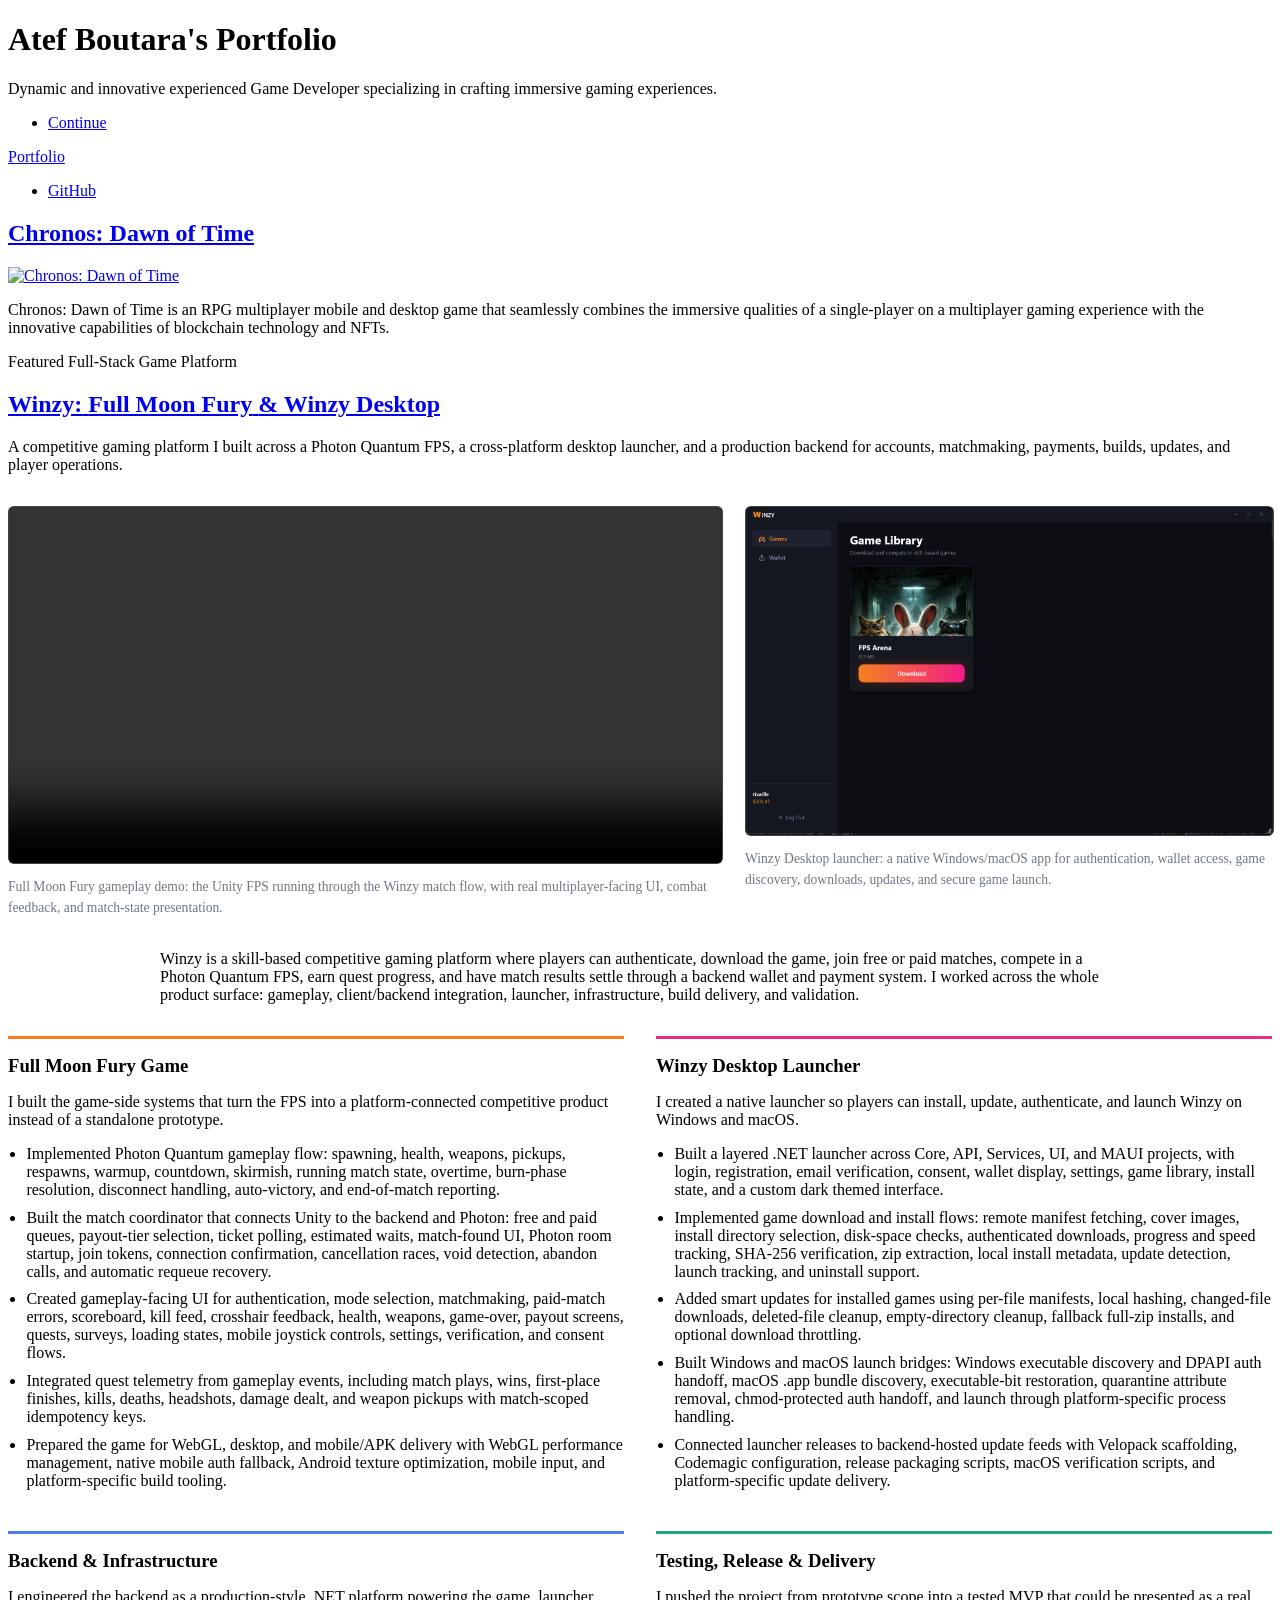
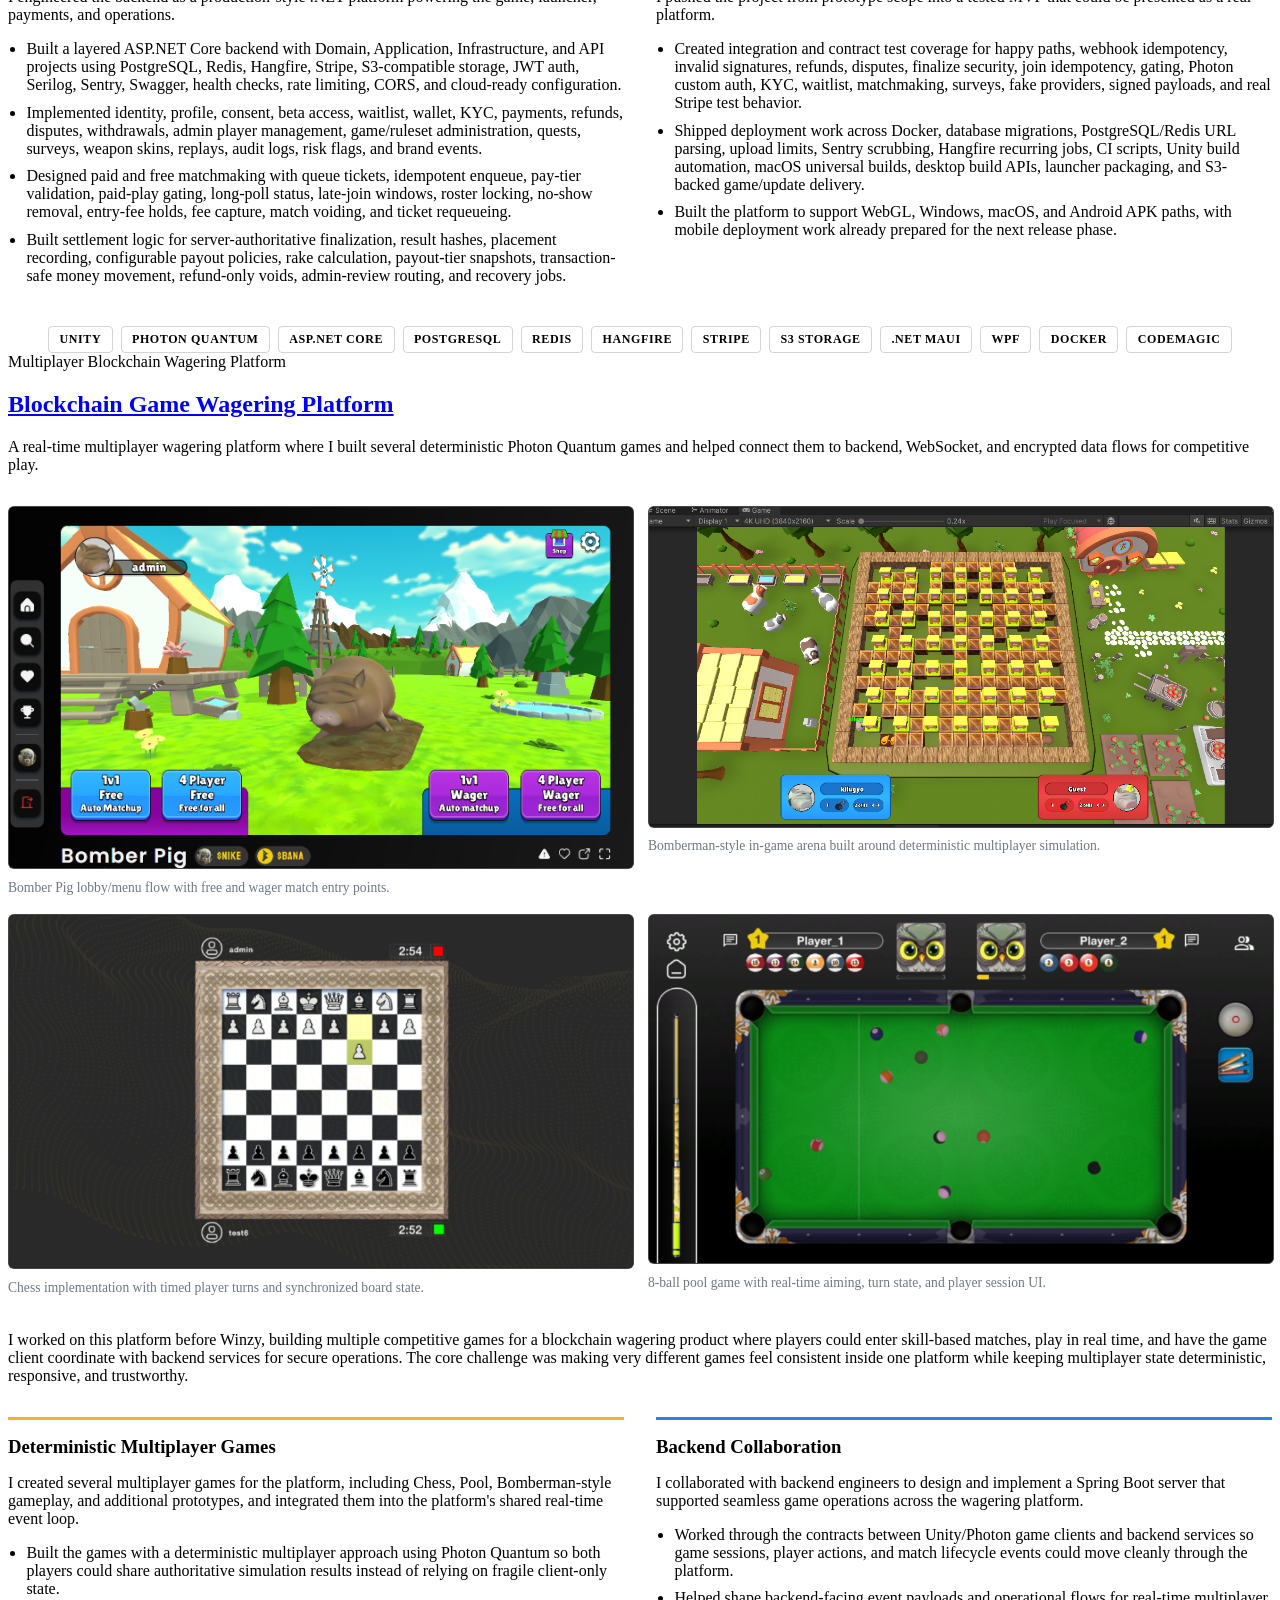
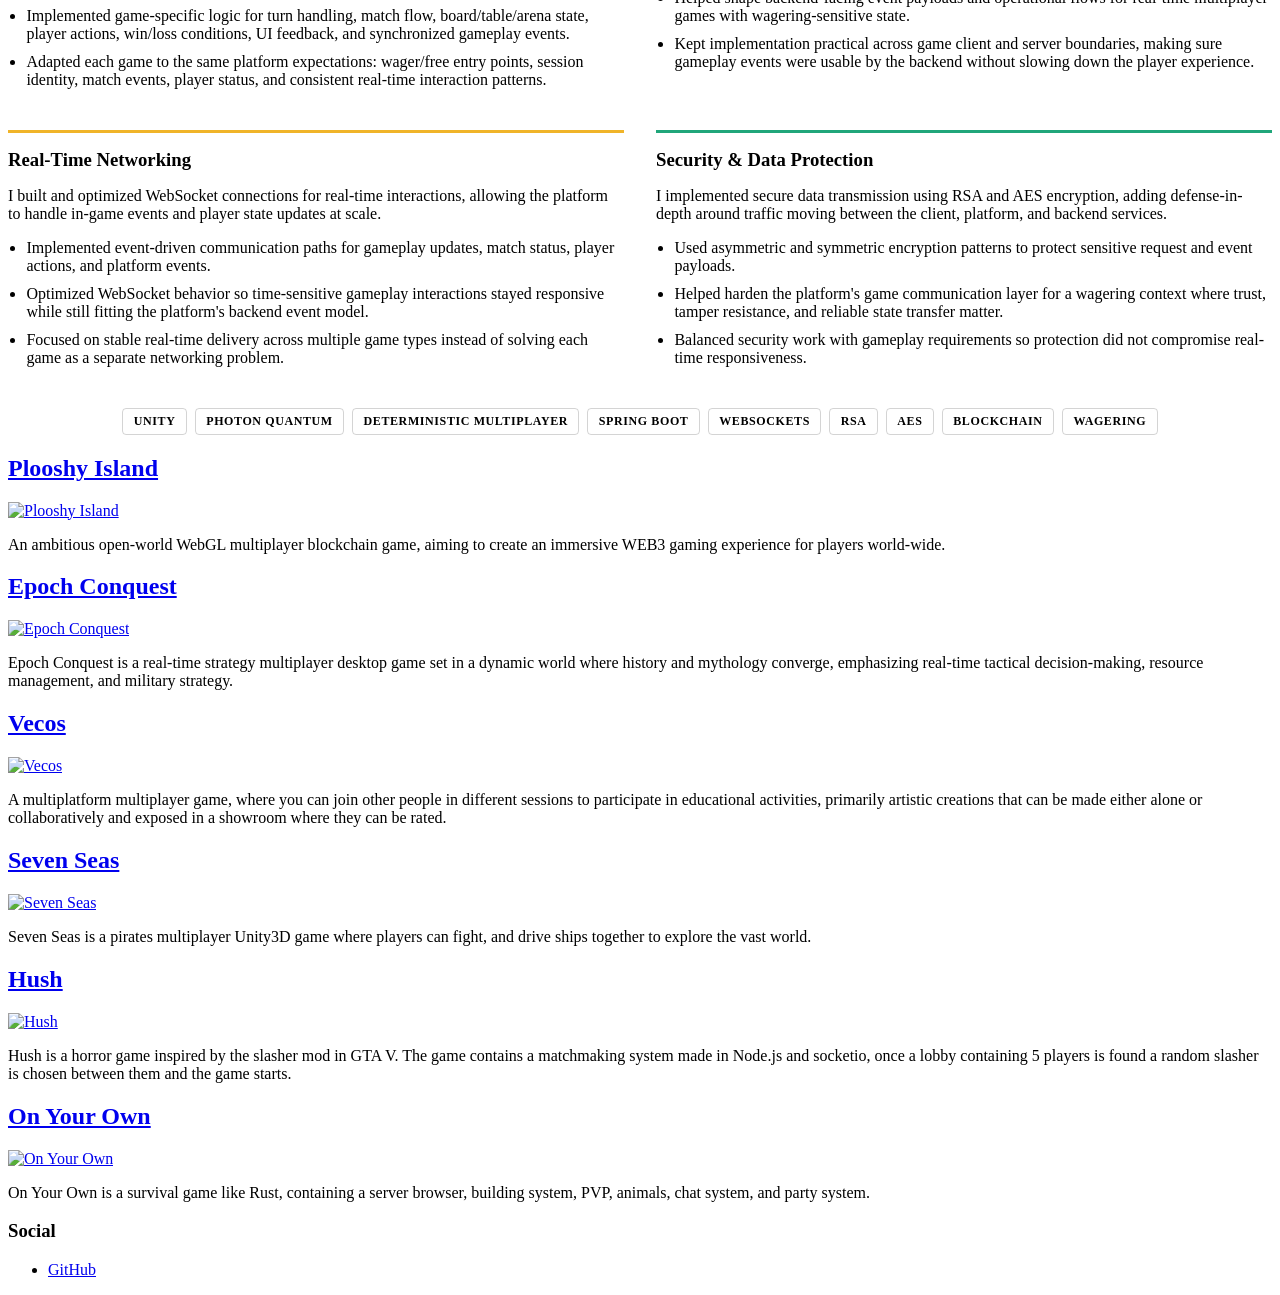
==== index.html @ 9276c0d7 "updated the portfolio" ====
<!DOCTYPE HTML>
<html>
	<head>
		<title>Atef Boutara's Portfolio</title>
		<meta charset="utf-8" />
		<meta name="viewport" content="width=device-width, initial-scale=1, user-scalable=no" />
		<link rel="stylesheet" href="assets/css/main.css" />
		<noscript><link rel="stylesheet" href="assets/css/noscript.css" /></noscript>
		<style>
			.winzy-case-study .winzy-media {
				display: grid;
				grid-template-columns: minmax(0, 1.15fr) minmax(280px, 0.85fr);
				gap: 1.5rem;
				align-items: start;
				margin: 2rem 0;
				min-width: 0;
			}

			.winzy-case-study .winzy-media > div,
			.winzy-case-study .winzy-grid > section {
				min-width: 0;
			}

			.winzy-case-study video,
			.winzy-case-study .winzy-media img {
				display: block;
				width: 100%;
				border-radius: 6px;
				border: solid 1px rgba(160, 160, 160, 0.35);
				background: #10131a;
			}

			.winzy-case-study .winzy-caption {
				margin: 0.75rem 0 0;
				color: #6f7785;
				font-size: 0.85rem;
				line-height: 1.55;
				text-align: left;
			}

			.winzy-case-study .winzy-overview {
				max-width: 60rem;
				margin: 0 auto 2rem auto;
			}

			.winzy-case-study .winzy-grid {
				display: grid;
				grid-template-columns: repeat(2, minmax(0, 1fr));
				gap: 2rem;
				margin: 2rem 0;
				text-align: left;
			}

			.winzy-case-study .winzy-panel {
				border-top: solid 3px #ff7a1a;
				padding-top: 1rem;
			}

			.winzy-case-study .winzy-panel.launcher {
				border-top-color: #e92f7f;
			}

			.winzy-case-study .winzy-panel.backend {
				border-top-color: #4b7bec;
			}

			.winzy-case-study .winzy-panel.delivery {
				border-top-color: #20a67a;
			}

			.winzy-case-study .winzy-panel h3 {
				margin: 0 0 0.75rem 0;
			}

			.winzy-case-study .winzy-panel p {
				text-align: left;
			}

			.winzy-case-study .winzy-panel ul {
				margin: 0 0 0 1.15rem;
				padding: 0;
			}

			.winzy-case-study .winzy-panel li {
				margin-bottom: 0.6rem;
			}

			.winzy-case-study .winzy-tags {
				display: flex;
				flex-wrap: wrap;
				justify-content: center;
				gap: 0.5rem;
				list-style: none;
				margin: 2rem 0 0 0;
				padding: 0;
			}

			.winzy-case-study .winzy-tags li {
				border: solid 1px rgba(160, 160, 160, 0.45);
				border-radius: 4px;
				font-size: 0.75rem;
				font-weight: 600;
				letter-spacing: 0.05em;
				padding: 0.3rem 0.65rem;
				text-transform: uppercase;
			}

			.winzy-case-study .winzy-title-part {
				white-space: nowrap;
			}

			@media screen and (max-width: 980px) {
				.winzy-case-study .winzy-media,
				.winzy-case-study .winzy-grid {
					grid-template-columns: 1fr;
				}
			}

			@media screen and (max-width: 736px) {
				#main {
					width: 100% !important;
				}

				.winzy-case-study {
					box-sizing: border-box;
					max-width: 100% !important;
					overflow: hidden;
					padding-left: 1.25rem !important;
					padding-right: 1.25rem !important;
					width: 100% !important;
				}

				.winzy-case-study * {
					box-sizing: border-box;
				}

				.winzy-case-study header.major h2 {
					font-size: 1.35rem;
					letter-spacing: 0;
					line-height: 1.18;
					overflow-wrap: anywhere;
				}

				.winzy-case-study .winzy-title-part {
					display: block;
					white-space: normal;
				}

				.winzy-case-study .winzy-media {
					overflow: hidden;
					width: 100%;
				}

				.winzy-case-study header.major p,
				.winzy-case-study .winzy-overview p,
				.winzy-case-study .winzy-caption,
				.winzy-case-study .winzy-panel p,
				.winzy-case-study .winzy-panel li {
					overflow-wrap: anywhere;
					text-align: left;
				}

				.winzy-case-study .winzy-tags {
					justify-content: flex-start;
				}
			}

			@media screen and (max-width: 480px) {
				.winzy-case-study header.major h2 {
					font-size: 1.25rem;
				}
			}

			.wagering-case-study .wagering-media {
				display: grid;
				grid-template-columns: repeat(2, minmax(0, 1fr));
				gap: 1rem;
				margin: 2rem 0;
			}

			.wagering-case-study .wagering-shot {
				min-width: 0;
			}

			.wagering-case-study .wagering-shot img {
				display: block;
				width: 100%;
				border-radius: 6px;
				border: solid 1px rgba(160, 160, 160, 0.35);
				background: #151515;
			}

			.wagering-case-study .wagering-caption {
				margin: 0.55rem 0 0;
				color: #6f7785;
				font-size: 0.85rem;
				line-height: 1.5;
				text-align: left;
			}

			.wagering-case-study .wagering-grid {
				display: grid;
				grid-template-columns: repeat(2, minmax(0, 1fr));
				gap: 2rem;
				margin: 2rem 0;
				text-align: left;
			}

			.wagering-case-study .wagering-panel {
				border-top: solid 3px #f0b429;
				padding-top: 1rem;
				min-width: 0;
			}

			.wagering-case-study .wagering-panel.backend {
				border-top-color: #367bf5;
			}

			.wagering-case-study .wagering-panel.security {
				border-top-color: #20a67a;
			}

			.wagering-case-study .wagering-panel h3 {
				margin: 0 0 0.75rem 0;
			}

			.wagering-case-study .wagering-panel p {
				text-align: left;
			}

			.wagering-case-study .wagering-panel ul {
				margin: 0 0 0 1.15rem;
				padding: 0;
			}

			.wagering-case-study .wagering-panel li {
				margin-bottom: 0.6rem;
			}

			.wagering-case-study .wagering-tags {
				display: flex;
				flex-wrap: wrap;
				justify-content: center;
				gap: 0.5rem;
				list-style: none;
				margin: 2rem 0 0 0;
				padding: 0;
			}

			.wagering-case-study .wagering-tags li {
				border: solid 1px rgba(160, 160, 160, 0.45);
				border-radius: 4px;
				font-size: 0.75rem;
				font-weight: 600;
				letter-spacing: 0.05em;
				padding: 0.3rem 0.65rem;
				text-transform: uppercase;
			}

			@media screen and (max-width: 980px) {
				.wagering-case-study .wagering-media,
				.wagering-case-study .wagering-grid {
					grid-template-columns: 1fr;
				}
			}

			@media screen and (max-width: 736px) {
				.wagering-case-study {
					box-sizing: border-box;
					max-width: 100% !important;
					overflow: hidden;
					padding-left: 1.25rem !important;
					padding-right: 1.25rem !important;
					width: 100% !important;
				}

				.wagering-case-study * {
					box-sizing: border-box;
				}

				.wagering-case-study header.major h2 {
					font-size: 1.35rem;
					letter-spacing: 0;
					line-height: 1.18;
					overflow-wrap: anywhere;
				}

				.wagering-case-study header.major p,
				.wagering-case-study p,
				.wagering-case-study li,
				.wagering-case-study .wagering-caption {
					overflow-wrap: anywhere;
					text-align: left;
				}

				.wagering-case-study .wagering-tags {
					justify-content: flex-start;
				}
			}
		</style>
	</head>
	<body class="is-preload">

		<!-- Wrapper -->
			<div id="wrapper" class="fade-in">

				<!-- Intro -->
					<div id="intro">
						<h1>Atef Boutara's Portfolio</h1>
						<p>Dynamic and innovative experienced Game Developer specializing in crafting immersive gaming experiences.</p>
						<ul class="actions">
							<li><a href="#header" class="button icon solid solo fa-arrow-down scrolly">Continue</a></li>
						</ul>
					</div>

				<!-- Header -->
					<header id="header">
						<a href="index.html" class="logo">Portfolio</a>
					</header>

				<!-- Nav -->
					<nav id="nav">
						<ul class="icons">
							<li><a href="https://github.com/atefboutara" target="_blank" class="icon brands fa-github"><span class="label">GitHub</span></a></li>
						</ul>
					</nav>

				<!-- Main -->
				<div id="main">

					<!-- Chronos: Dawn of Time -->
					<article class="post featured">
						<header class="major">
							<h2><a href="#">Chronos: Dawn of Time</a></h2>
						</header>
						<a href="#" class="image main"><img src="images/chronos_dawn_of_time.jpg" alt="Chronos: Dawn of Time" /></a>

						<p>Chronos: Dawn of Time is an RPG multiplayer mobile and desktop game that seamlessly combines the immersive qualities of a single-player on a multiplayer gaming experience with the innovative capabilities of blockchain technology and NFTs.</p>
						<ul class="actions special">

						</ul>
					</article>

					<!-- Winzy -->
					<article class="post featured winzy-case-study">
						<header class="major">
							<span class="date">Featured Full-Stack Game Platform</span>
							<h2><a href="#"><span class="winzy-title-part">Winzy:</span> <span class="winzy-title-part">Full Moon Fury</span> <span class="winzy-title-part">&amp; Winzy Desktop</span></a></h2>
							<p>A competitive gaming platform I built across a Photon Quantum FPS, a cross-platform desktop launcher, and a production backend for accounts, matchmaking, payments, builds, updates, and player operations.</p>
						</header>

						<div class="winzy-media">
							<div>
								<video controls muted playsinline preload="metadata" aria-label="Full Moon Fury gameplay demo">
									<source src="images/winzy-demo.mp4" type="video/mp4" />
									Your browser does not support the video tag.
								</video>
								<p class="winzy-caption">Full Moon Fury gameplay demo: the Unity FPS running through the Winzy match flow, with real multiplayer-facing UI, combat feedback, and match-state presentation.</p>
							</div>
							<div>
								<img src="images/winzy-launcher.png" alt="Winzy Desktop launcher game library" />
								<p class="winzy-caption">Winzy Desktop launcher: a native Windows/macOS app for authentication, wallet access, game discovery, downloads, updates, and secure game launch.</p>
							</div>
						</div>

						<section class="winzy-overview">
							<p>Winzy is a skill-based competitive gaming platform where players can authenticate, download the game, join free or paid matches, compete in a Photon Quantum FPS, earn quest progress, and have match results settle through a backend wallet and payment system. I worked across the whole product surface: gameplay, client/backend integration, launcher, infrastructure, build delivery, and validation.</p>
						</section>

						<div class="winzy-grid">
							<section class="winzy-panel game">
								<h3>Full Moon Fury Game</h3>
								<p>I built the game-side systems that turn the FPS into a platform-connected competitive product instead of a standalone prototype.</p>
								<ul>
									<li>Implemented Photon Quantum gameplay flow: spawning, health, weapons, pickups, respawns, warmup, countdown, skirmish, running match state, overtime, burn-phase resolution, disconnect handling, auto-victory, and end-of-match reporting.</li>
									<li>Built the match coordinator that connects Unity to the backend and Photon: free and paid queues, payout-tier selection, ticket polling, estimated waits, match-found UI, Photon room startup, join tokens, connection confirmation, cancellation races, void detection, abandon calls, and automatic requeue recovery.</li>
									<li>Created gameplay-facing UI for authentication, mode selection, matchmaking, paid-match errors, scoreboard, kill feed, crosshair feedback, health, weapons, game-over, payout screens, quests, surveys, loading states, mobile joystick controls, settings, verification, and consent flows.</li>
									<li>Integrated quest telemetry from gameplay events, including match plays, wins, first-place finishes, kills, deaths, headshots, damage dealt, and weapon pickups with match-scoped idempotency keys.</li>
									<li>Prepared the game for WebGL, desktop, and mobile/APK delivery with WebGL performance management, native mobile auth fallback, Android texture optimization, mobile input, and platform-specific build tooling.</li>
								</ul>
							</section>

							<section class="winzy-panel launcher">
								<h3>Winzy Desktop Launcher</h3>
								<p>I created a native launcher so players can install, update, authenticate, and launch Winzy on Windows and macOS.</p>
								<ul>
									<li>Built a layered .NET launcher across Core, API, Services, UI, and MAUI projects, with login, registration, email verification, consent, wallet display, settings, game library, install state, and a custom dark themed interface.</li>
									<li>Implemented game download and install flows: remote manifest fetching, cover images, install directory selection, disk-space checks, authenticated downloads, progress and speed tracking, SHA-256 verification, zip extraction, local install metadata, update detection, launch tracking, and uninstall support.</li>
									<li>Added smart updates for installed games using per-file manifests, local hashing, changed-file downloads, deleted-file cleanup, empty-directory cleanup, fallback full-zip installs, and optional download throttling.</li>
									<li>Built Windows and macOS launch bridges: Windows executable discovery and DPAPI auth handoff, macOS .app bundle discovery, executable-bit restoration, quarantine attribute removal, chmod-protected auth handoff, and launch through platform-specific process handling.</li>
									<li>Connected launcher releases to backend-hosted update feeds with Velopack scaffolding, Codemagic configuration, release packaging scripts, macOS verification scripts, and platform-specific update delivery.</li>
								</ul>
							</section>
						</div>

						<div class="winzy-grid">
							<section class="winzy-panel backend">
								<h3>Backend &amp; Infrastructure</h3>
								<p>I engineered the backend as a production-style .NET platform powering the game, launcher, payments, and operations.</p>
								<ul>
									<li>Built a layered ASP.NET Core backend with Domain, Application, Infrastructure, and API projects using PostgreSQL, Redis, Hangfire, Stripe, S3-compatible storage, JWT auth, Serilog, Sentry, Swagger, health checks, rate limiting, CORS, and cloud-ready configuration.</li>
									<li>Implemented identity, profile, consent, beta access, waitlist, wallet, KYC, payments, refunds, disputes, withdrawals, admin player management, game/ruleset administration, quests, surveys, weapon skins, replays, audit logs, risk flags, and brand events.</li>
									<li>Designed paid and free matchmaking with queue tickets, idempotent enqueue, pay-tier validation, paid-play gating, long-poll status, late-join windows, roster locking, no-show removal, entry-fee holds, fee capture, match voiding, and ticket requeueing.</li>
									<li>Built settlement logic for server-authoritative finalization, result hashes, placement recording, configurable payout policies, rake calculation, payout-tier snapshots, transaction-safe money movement, refund-only voids, admin-review routing, and recovery jobs.</li>
								</ul>
							</section>

							<section class="winzy-panel delivery">
								<h3>Testing, Release &amp; Delivery</h3>
								<p>I pushed the project from prototype scope into a tested MVP that could be presented as a real platform.</p>
								<ul>
									<li>Created integration and contract test coverage for happy paths, webhook idempotency, invalid signatures, refunds, disputes, finalize security, join idempotency, gating, Photon custom auth, KYC, waitlist, matchmaking, surveys, fake providers, signed payloads, and real Stripe test behavior.</li>
									<li>Shipped deployment work across Docker, database migrations, PostgreSQL/Redis URL parsing, upload limits, Sentry scrubbing, Hangfire recurring jobs, CI scripts, Unity build automation, macOS universal builds, desktop build APIs, launcher packaging, and S3-backed game/update delivery.</li>
									<li>Built the platform to support WebGL, Windows, macOS, and Android APK paths, with mobile deployment work already prepared for the next release phase.</li>
								</ul>
							</section>
						</div>

						<ul class="winzy-tags">
							<li>Unity</li>
							<li>Photon Quantum</li>
							<li>ASP.NET Core</li>
							<li>PostgreSQL</li>
							<li>Redis</li>
							<li>Hangfire</li>
							<li>Stripe</li>
							<li>S3 Storage</li>
							<li>.NET MAUI</li>
							<li>WPF</li>
							<li>Docker</li>
							<li>Codemagic</li>
						</ul>
					</article>

					<!-- Blockchain Game Wagering Platform -->
					<article class="post wagering-case-study" id="blockchain-wagering">
						<header class="major">
							<span class="date">Multiplayer Blockchain Wagering Platform</span>
							<h2><a href="#">Blockchain Game Wagering Platform</a></h2>
							<p>A real-time multiplayer wagering platform where I built several deterministic Photon Quantum games and helped connect them to backend, WebSocket, and encrypted data flows for competitive play.</p>
						</header>

						<div class="wagering-media">
							<div class="wagering-shot">
								<img src="images/blockchain-wagering/bomberpig-mainmenu.png" alt="Bomber Pig game menu with free and wager match options" />
								<p class="wagering-caption">Bomber Pig lobby/menu flow with free and wager match entry points.</p>
							</div>
							<div class="wagering-shot">
								<img src="images/blockchain-wagering/bomber-ingame.webp" alt="Bomber Pig in-game deterministic multiplayer arena" />
								<p class="wagering-caption">Bomberman-style in-game arena built around deterministic multiplayer simulation.</p>
							</div>
							<div class="wagering-shot">
								<img src="images/blockchain-wagering/chess.png" alt="Deterministic multiplayer chess game screen" />
								<p class="wagering-caption">Chess implementation with timed player turns and synchronized board state.</p>
							</div>
							<div class="wagering-shot">
								<img src="images/blockchain-wagering/8ball.png" alt="Deterministic multiplayer 8-ball pool game screen" />
								<p class="wagering-caption">8-ball pool game with real-time aiming, turn state, and player session UI.</p>
							</div>
						</div>

						<p>I worked on this platform before Winzy, building multiple competitive games for a blockchain wagering product where players could enter skill-based matches, play in real time, and have the game client coordinate with backend services for secure operations. The core challenge was making very different games feel consistent inside one platform while keeping multiplayer state deterministic, responsive, and trustworthy.</p>

						<div class="wagering-grid">
							<section class="wagering-panel games">
								<h3>Deterministic Multiplayer Games</h3>
								<p>I created several multiplayer games for the platform, including Chess, Pool, Bomberman-style gameplay, and additional prototypes, and integrated them into the platform's shared real-time event loop.</p>
								<ul>
									<li>Built the games with a deterministic multiplayer approach using Photon Quantum so both players could share authoritative simulation results instead of relying on fragile client-only state.</li>
									<li>Implemented game-specific logic for turn handling, match flow, board/table/arena state, player actions, win/loss conditions, UI feedback, and synchronized gameplay events.</li>
									<li>Adapted each game to the same platform expectations: wager/free entry points, session identity, match events, player status, and consistent real-time interaction patterns.</li>
								</ul>
							</section>

							<section class="wagering-panel backend">
								<h3>Backend Collaboration</h3>
								<p>I collaborated with backend engineers to design and implement a Spring Boot server that supported seamless game operations across the wagering platform.</p>
								<ul>
									<li>Worked through the contracts between Unity/Photon game clients and backend services so game sessions, player actions, and match lifecycle events could move cleanly through the platform.</li>
									<li>Helped shape backend-facing event payloads and operational flows for real-time multiplayer games with wagering-sensitive state.</li>
									<li>Kept implementation practical across game client and server boundaries, making sure gameplay events were usable by the backend without slowing down the player experience.</li>
								</ul>
							</section>
						</div>

						<div class="wagering-grid">
							<section class="wagering-panel realtime">
								<h3>Real-Time Networking</h3>
								<p>I built and optimized WebSocket connections for real-time interactions, allowing the platform to handle in-game events and player state updates at scale.</p>
								<ul>
									<li>Implemented event-driven communication paths for gameplay updates, match status, player actions, and platform events.</li>
									<li>Optimized WebSocket behavior so time-sensitive gameplay interactions stayed responsive while still fitting the platform's backend event model.</li>
									<li>Focused on stable real-time delivery across multiple game types instead of solving each game as a separate networking problem.</li>
								</ul>
							</section>

							<section class="wagering-panel security">
								<h3>Security &amp; Data Protection</h3>
								<p>I implemented secure data transmission using RSA and AES encryption, adding defense-in-depth around traffic moving between the client, platform, and backend services.</p>
								<ul>
									<li>Used asymmetric and symmetric encryption patterns to protect sensitive request and event payloads.</li>
									<li>Helped harden the platform's game communication layer for a wagering context where trust, tamper resistance, and reliable state transfer matter.</li>
									<li>Balanced security work with gameplay requirements so protection did not compromise real-time responsiveness.</li>
								</ul>
							</section>
						</div>

						<ul class="wagering-tags">
							<li>Unity</li>
							<li>Photon Quantum</li>
							<li>Deterministic Multiplayer</li>
							<li>Spring Boot</li>
							<li>WebSockets</li>
							<li>RSA</li>
							<li>AES</li>
							<li>Blockchain</li>
							<li>Wagering</li>
						</ul>
					</article>

					<!-- Plooshy Island -->
					<article class="post featured">
						<header class="major">
							<h2><a href="#">Plooshy Island</a></h2>
						</header>
						<a href="#" class="image main"><img src="images/plooshy_island.jpg" alt="Plooshy Island" /></a>
						
						<p>An ambitious open-world WebGL multiplayer blockchain game, aiming to create an immersive WEB3 gaming experience for players world-wide.</p>
						<ul class="actions special">
							
						</ul>
					</article>

					<!-- Epoch Conquest -->
					<article class="post">
						<header class="major">
							<h2><a href="#">Epoch Conquest</a></h2>
						</header>
						<a href="#" class="image main"><img src="images/epoch_conquest.jpg" alt="Epoch Conquest" /></a>
						
						<p>Epoch Conquest is a real-time strategy multiplayer desktop game set in a dynamic world where history and mythology converge, emphasizing real-time tactical decision-making, resource management, and military strategy.</p>
						<ul class="actions special">
							
						</ul>
					</article>

					<!-- Vecos -->
					<article class="post">
						<header class="major">
							<h2><a href="#">Vecos</a></h2>
						</header>
						<a href="#" class="image main"><img src="images/vecos.jpg" alt="Vecos" /></a>
						
						<p>A multiplatform multiplayer game, where you can join other people in different sessions to participate in educational activities, primarily artistic creations that can be made either alone or collaboratively and exposed in a showroom where they can be rated.</p>
						<ul class="actions special">
							
						</ul>
					</article>

					<!-- Seven Seas -->
					<article class="post">
						<header class="major">
							<h2><a href="#">Seven Seas</a></h2>
						</header>
						<a href="#" class="image main"><img src="images/seven_seas.jpg" alt="Seven Seas" /></a>
						
						<p>Seven Seas is a pirates multiplayer Unity3D game where players can fight, and drive ships together to explore the vast world.</p>
						<ul class="actions special">
							
						</ul>
					</article>

					<!-- Hush -->
					<article class="post">
						<header class="major">
							<h2><a href="#">Hush</a></h2>
						</header>
						<a href="#" class="image main"><img src="images/hush.jpg" alt="Hush" /></a>
						
						<p>Hush is a horror game inspired by the slasher mod in GTA V. The game contains a matchmaking system made in Node.js and socketio, once a lobby containing 5 players is found a random slasher is chosen between them and the game starts.</p>
						<ul class="actions special">
							
						</ul>
					</article>

					<!-- On Your Own -->
					<article class="post">
						<header class="major">
							<h2><a href="#">On Your Own</a></h2>
						</header>
						<a href="#" class="image main"><img src="images/on_your_own.jpg" alt="On Your Own" /></a>
						
						<p>On Your Own is a survival game like Rust, containing a server browser, building system, PVP, animals, chat system, and party system.</p>
						<ul class="actions special">
							
						</ul>
					</article>
				</div>

				<!-- Footer -->
					<footer id="footer">
						<section class="split contact">
							<section>
								<h3>Social</h3>
								<ul class="icons alt">
									<li><a href="https://github.com/atefboutara" target="_blank" class="icon brands alt fa-github"><span class="label">GitHub</span></a></li>
								</ul>
							</section>
						</section>
					</footer>

			</div>

		<!-- Scripts -->
			<script src="assets/js/jquery.min.js"></script>
			<script src="assets/js/jquery.scrollex.min.js"></script>
			<script src="assets/js/jquery.scrolly.min.js"></script>
			<script src="assets/js/browser.min.js"></script>
			<script src="assets/js/breakpoints.min.js"></script>
			<script src="assets/js/util.js"></script>
			<script src="assets/js/main.js"></script>

	</body>
</html>
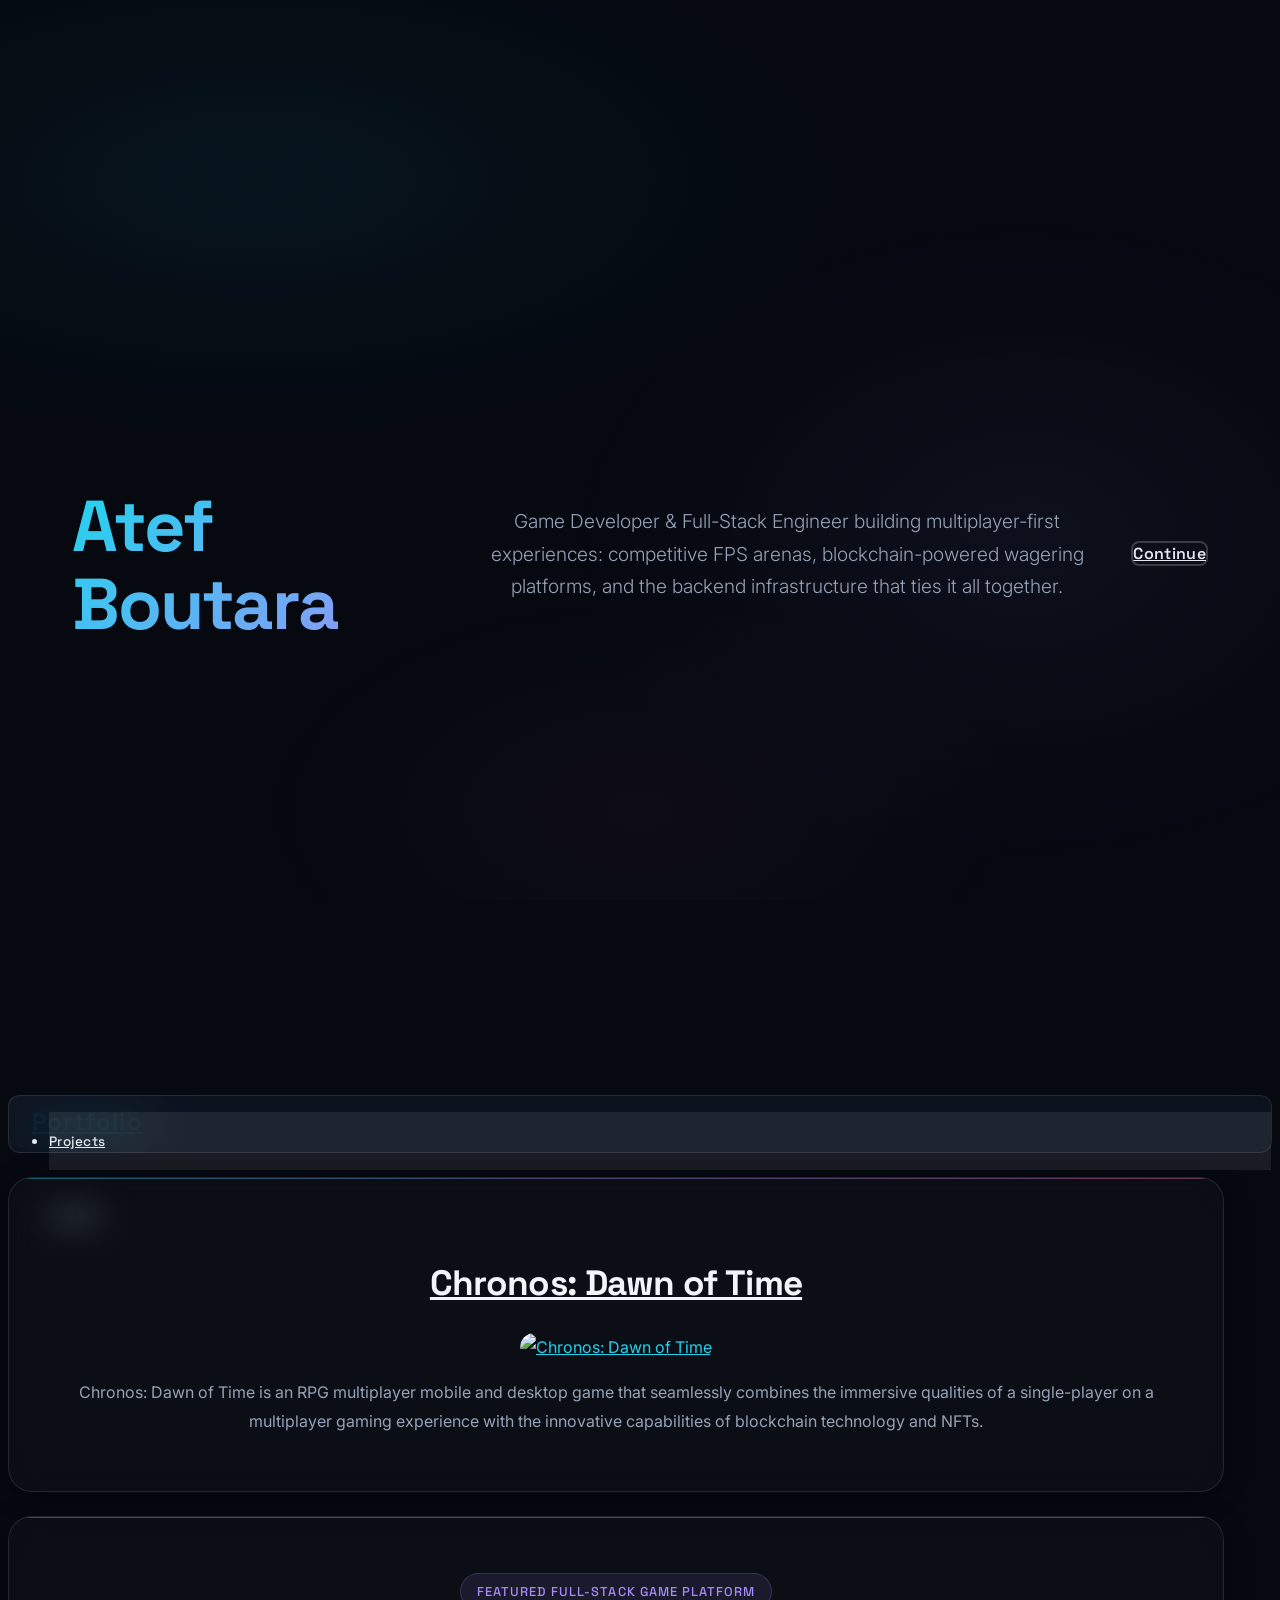
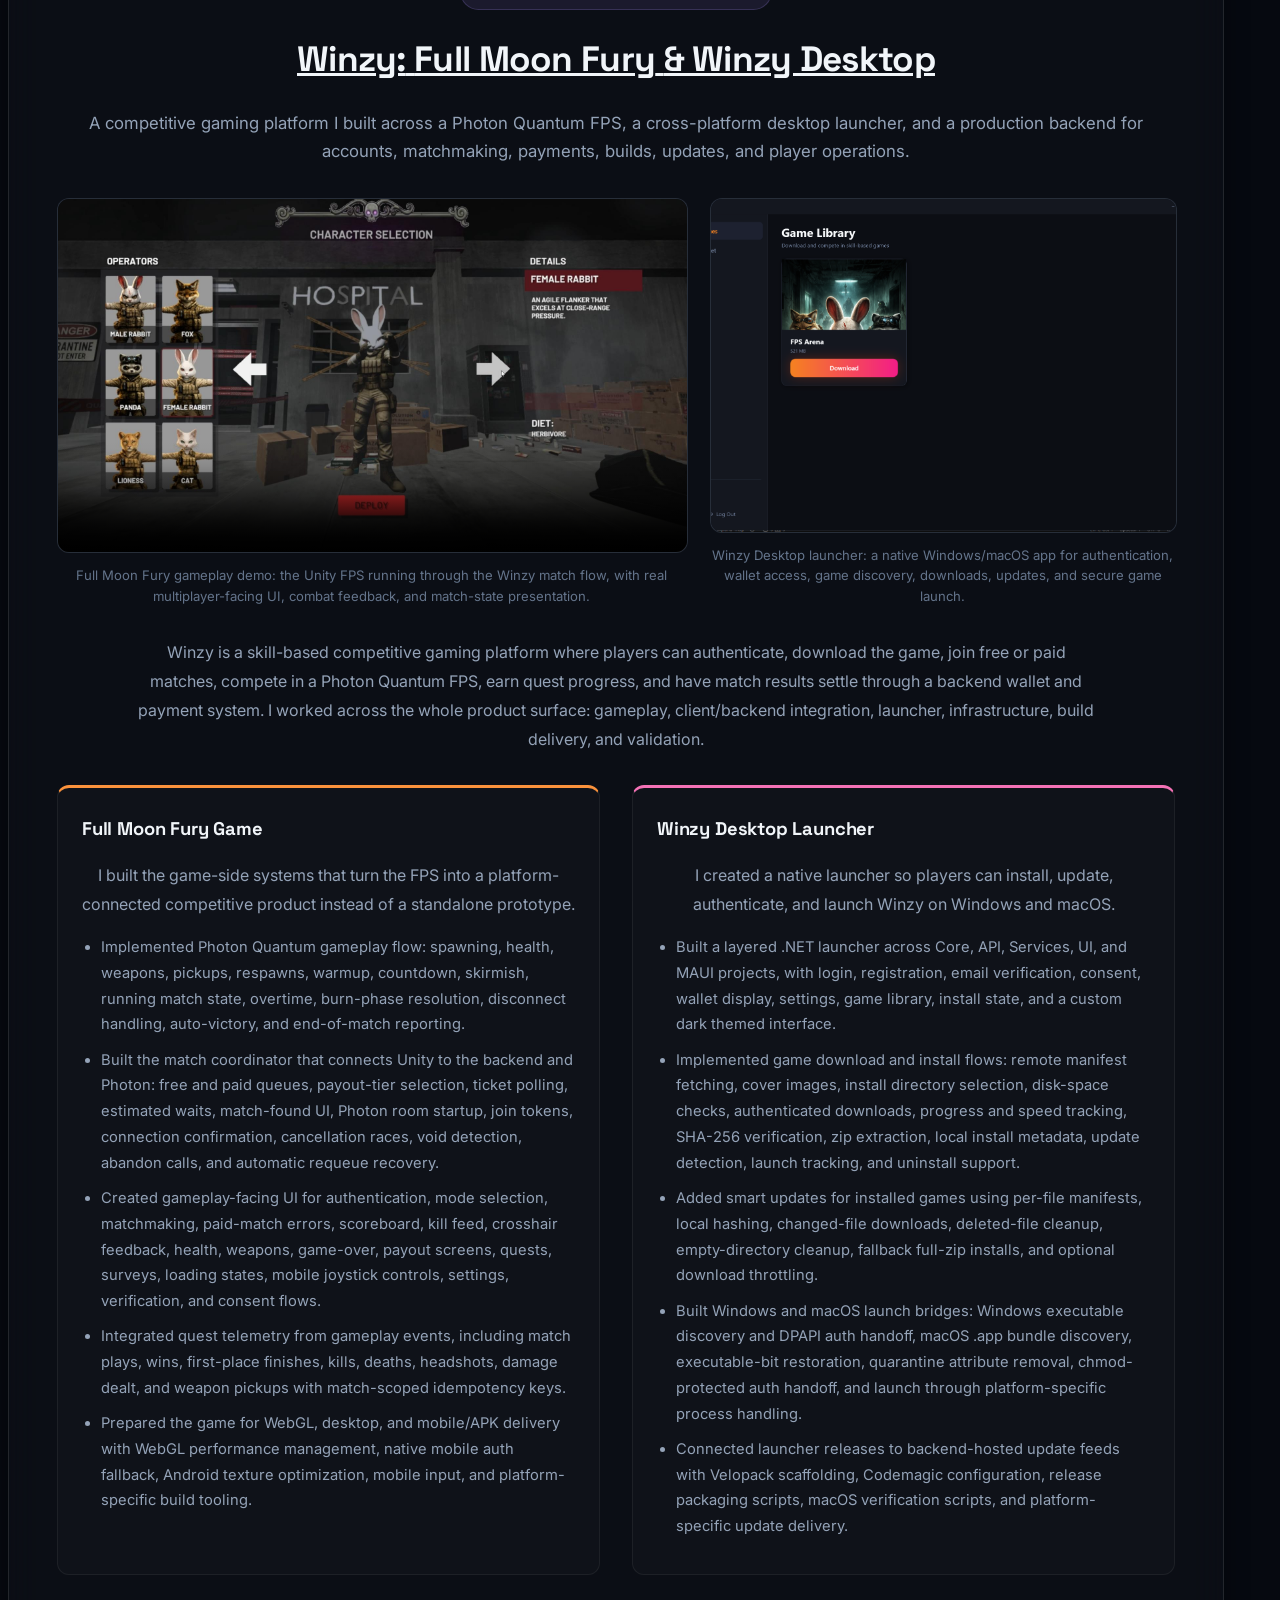
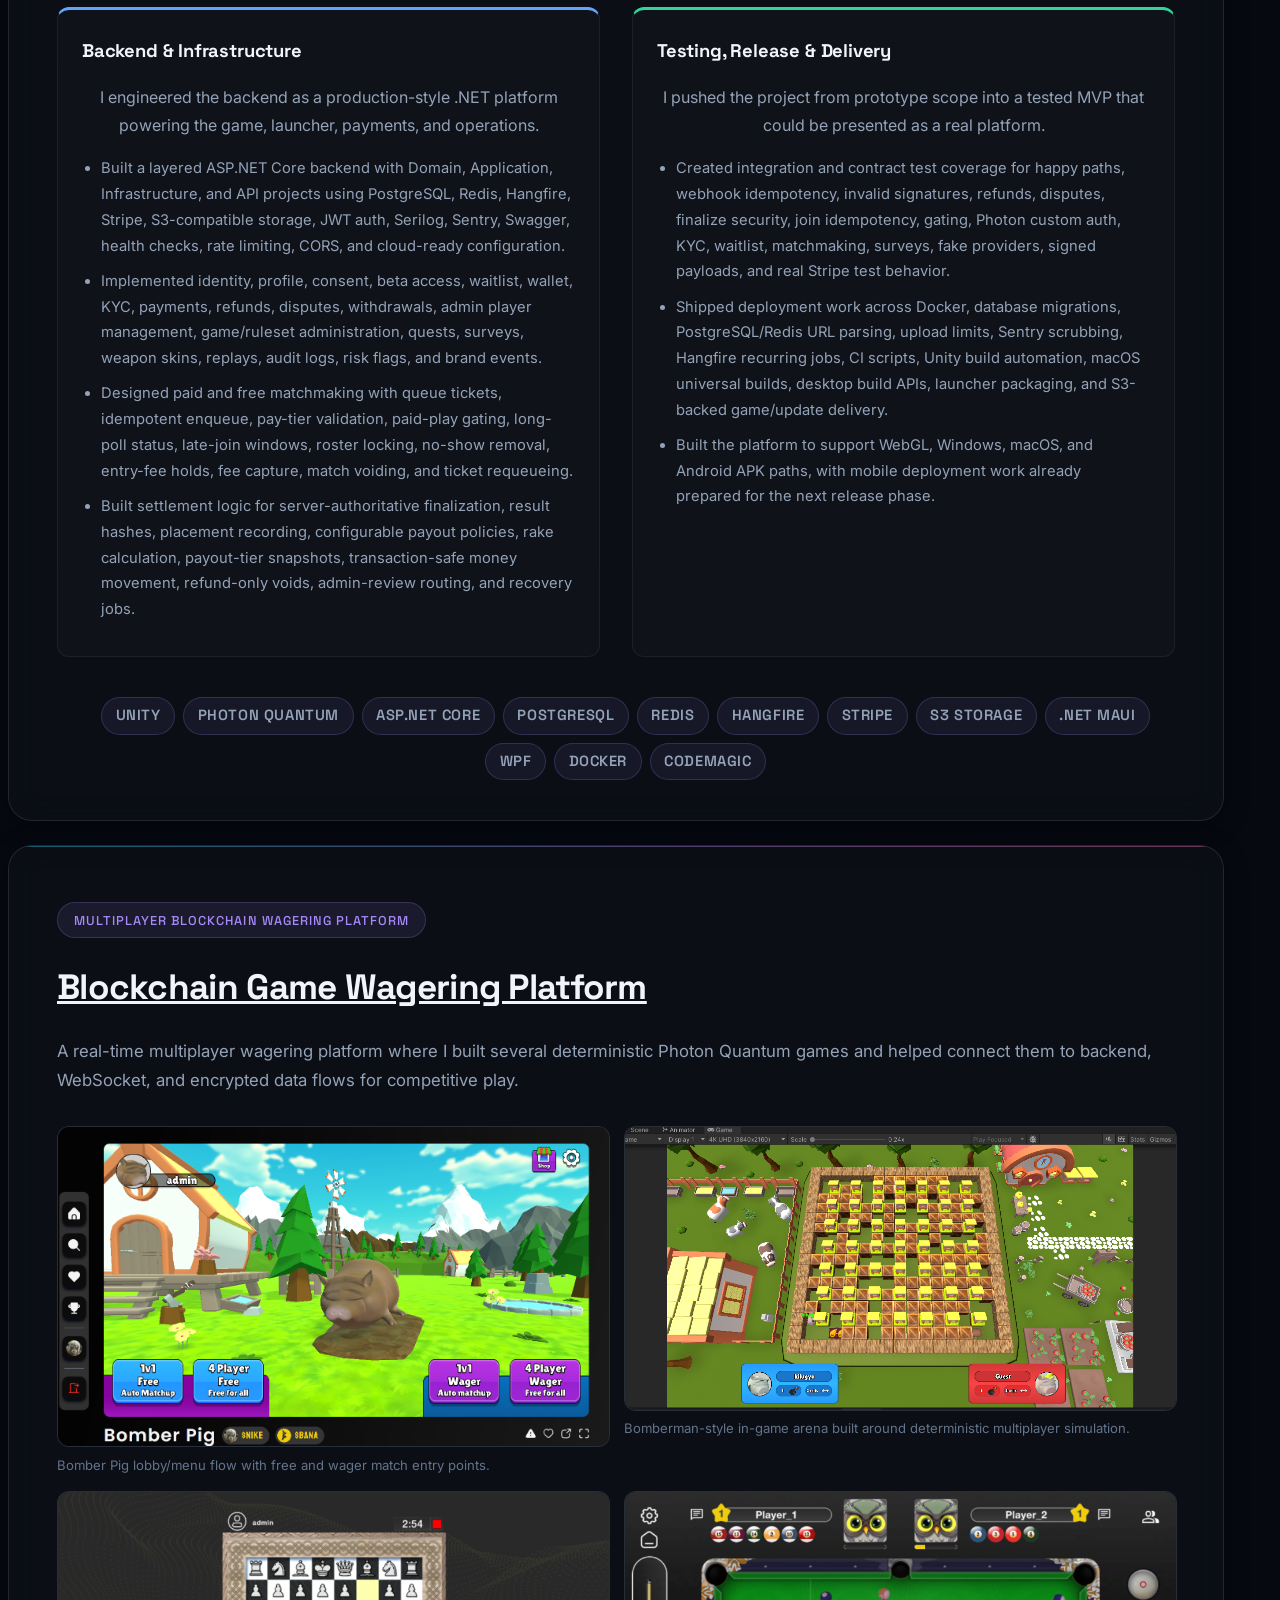
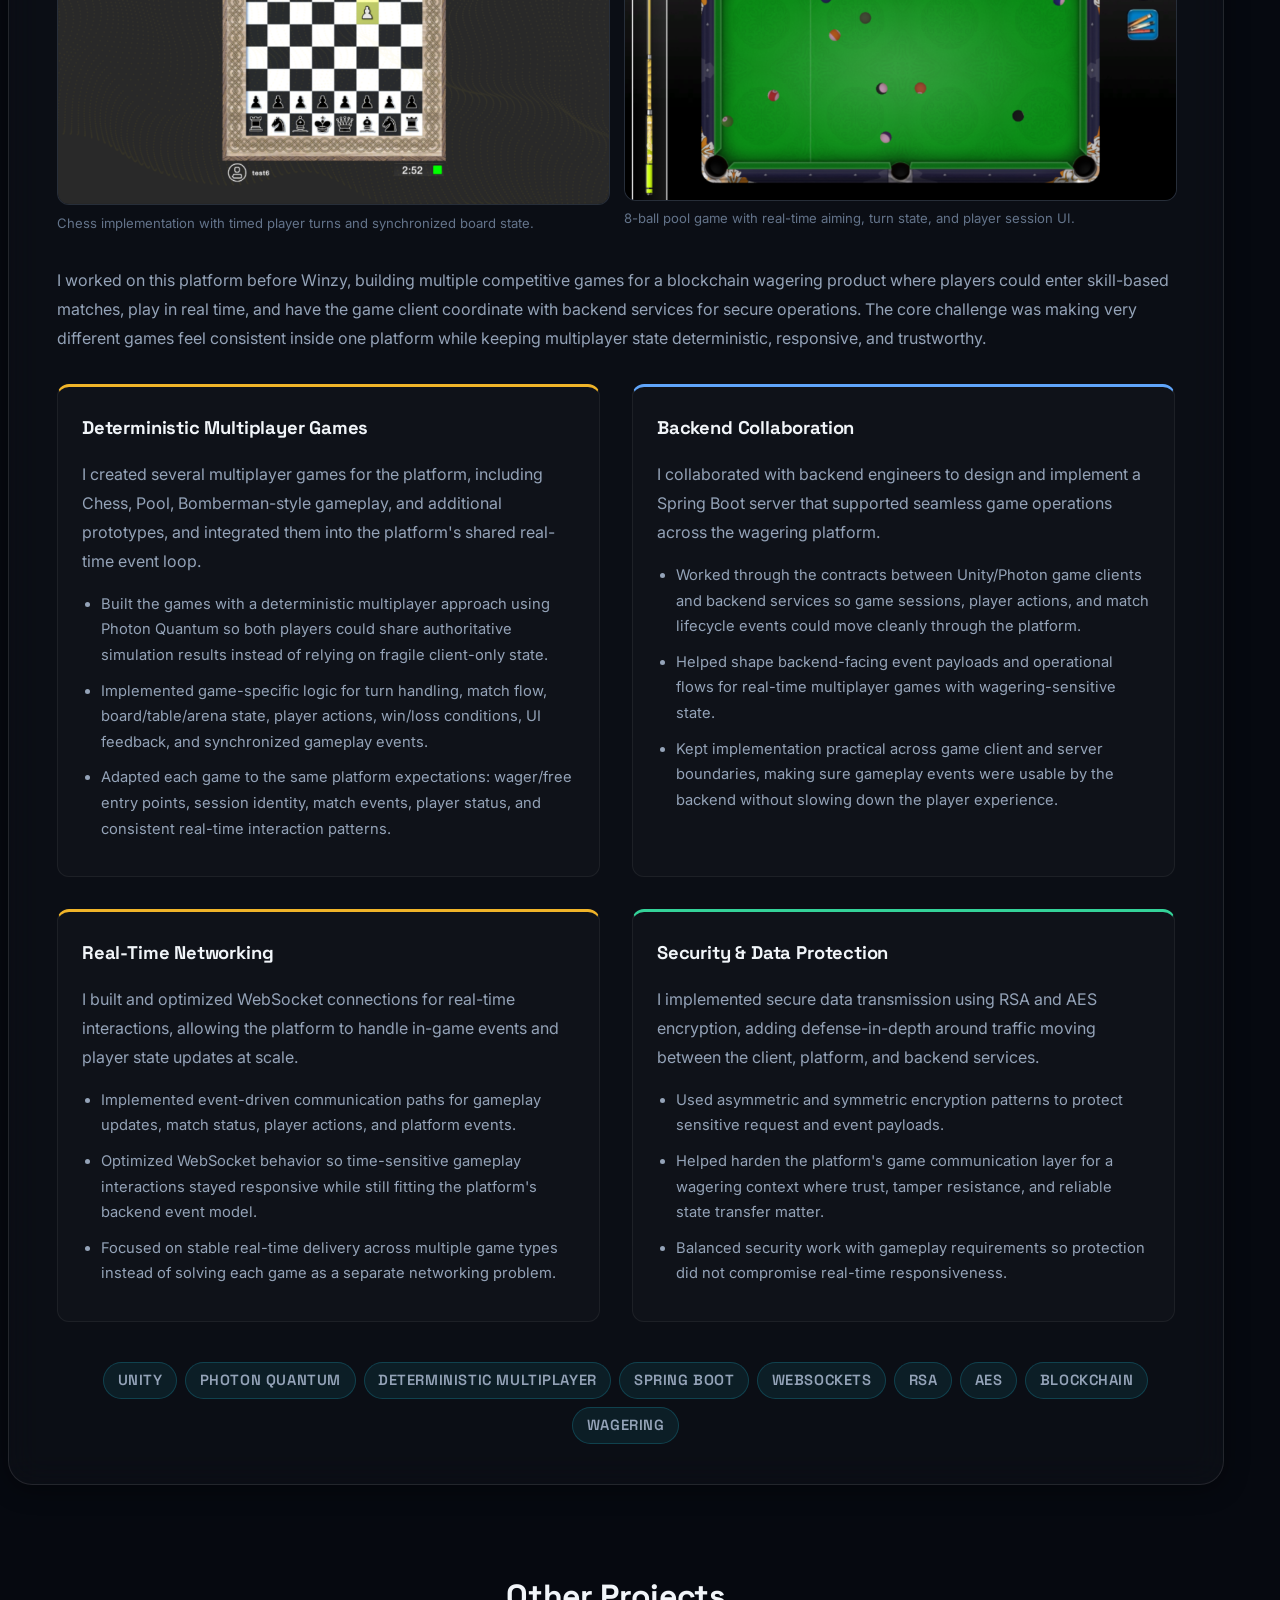
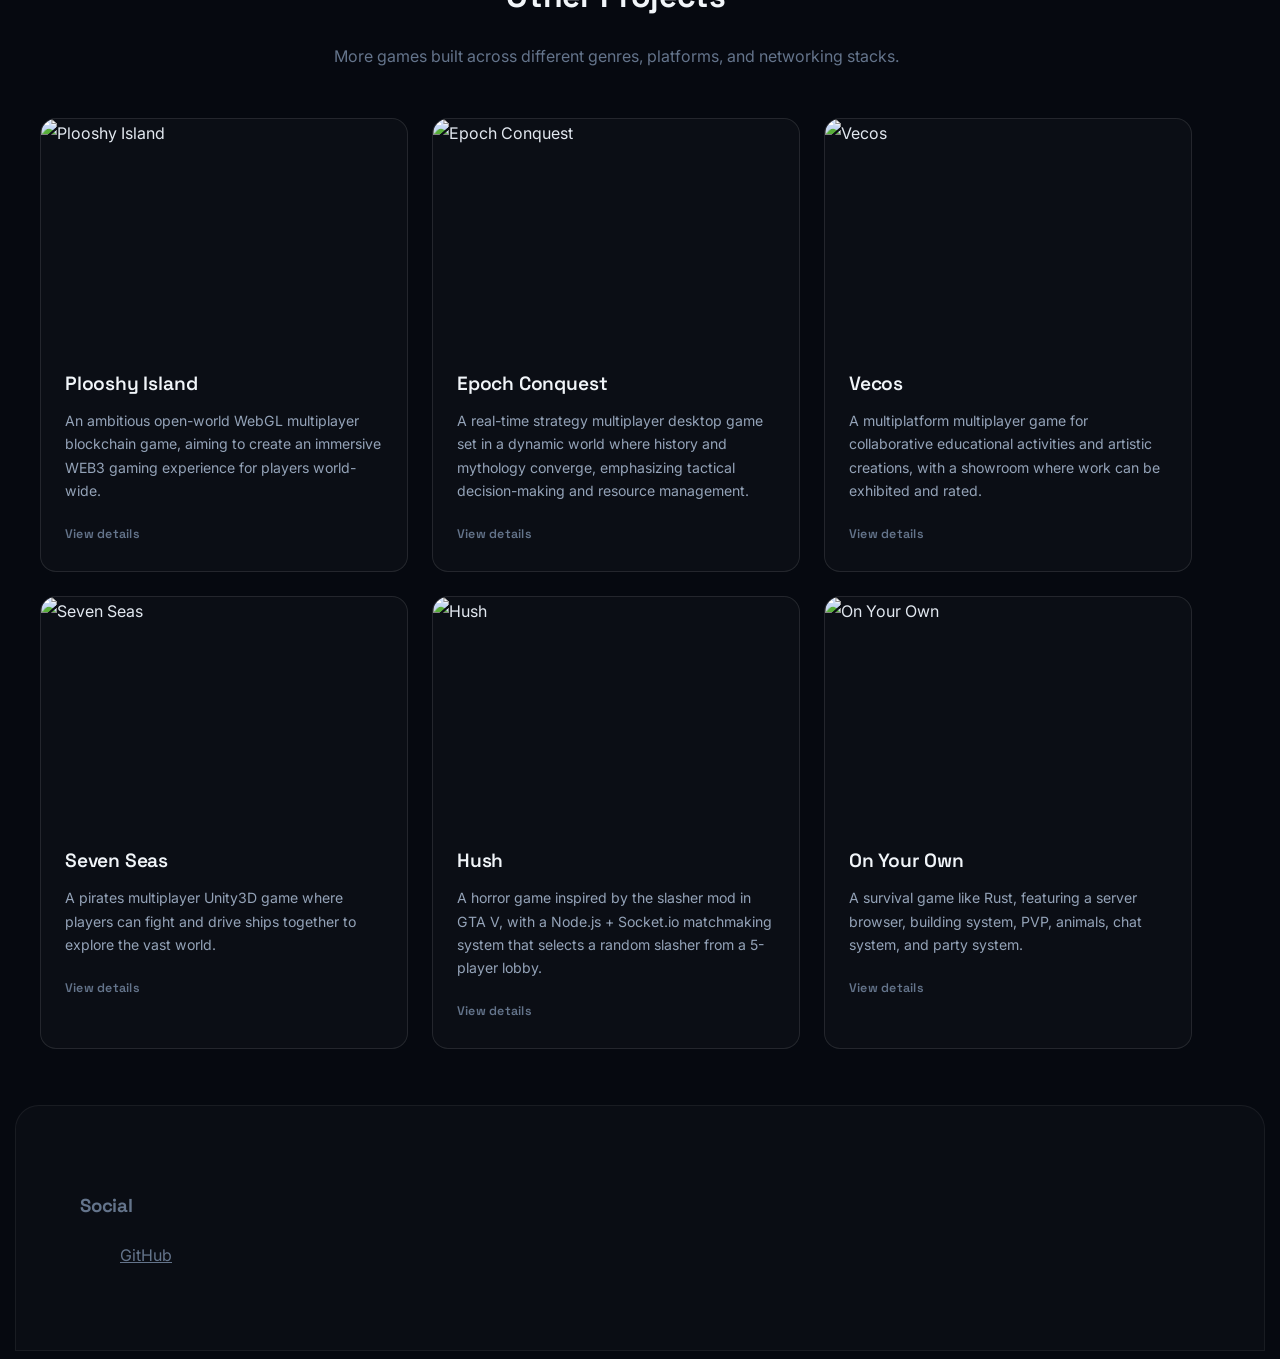
==== commit e2b120ff: "Major visual changes to portfolio" ====
--- a/index.html
+++ b/index.html
@@ -1,624 +1,458 @@
-<!DOCTYPE HTML>
-<html>
-	<head>
-		<title>Atef Boutara's Portfolio</title>
-		<meta charset="utf-8" />
-		<meta name="viewport" content="width=device-width, initial-scale=1, user-scalable=no" />
-		<link rel="stylesheet" href="assets/css/main.css" />
-		<noscript><link rel="stylesheet" href="assets/css/noscript.css" /></noscript>
-		<style>
-			.winzy-case-study .winzy-media {
-				display: grid;
-				grid-template-columns: minmax(0, 1.15fr) minmax(280px, 0.85fr);
-				gap: 1.5rem;
-				align-items: start;
-				margin: 2rem 0;
-				min-width: 0;
-			}
-
-			.winzy-case-study .winzy-media > div,
-			.winzy-case-study .winzy-grid > section {
-				min-width: 0;
-			}
-
-			.winzy-case-study video,
-			.winzy-case-study .winzy-media img {
-				display: block;
-				width: 100%;
-				border-radius: 6px;
-				border: solid 1px rgba(160, 160, 160, 0.35);
-				background: #10131a;
-			}
-
-			.winzy-case-study .winzy-caption {
-				margin: 0.75rem 0 0;
-				color: #6f7785;
-				font-size: 0.85rem;
-				line-height: 1.55;
-				text-align: left;
-			}
-
-			.winzy-case-study .winzy-overview {
-				max-width: 60rem;
-				margin: 0 auto 2rem auto;
-			}
-
-			.winzy-case-study .winzy-grid {
-				display: grid;
-				grid-template-columns: repeat(2, minmax(0, 1fr));
-				gap: 2rem;
-				margin: 2rem 0;
-				text-align: left;
-			}
-
-			.winzy-case-study .winzy-panel {
-				border-top: solid 3px #ff7a1a;
-				padding-top: 1rem;
-			}
-
-			.winzy-case-study .winzy-panel.launcher {
-				border-top-color: #e92f7f;
-			}
-
-			.winzy-case-study .winzy-panel.backend {
-				border-top-color: #4b7bec;
-			}
-
-			.winzy-case-study .winzy-panel.delivery {
-				border-top-color: #20a67a;
-			}
-
-			.winzy-case-study .winzy-panel h3 {
-				margin: 0 0 0.75rem 0;
-			}
-
-			.winzy-case-study .winzy-panel p {
-				text-align: left;
-			}
-
-			.winzy-case-study .winzy-panel ul {
-				margin: 0 0 0 1.15rem;
-				padding: 0;
-			}
-
-			.winzy-case-study .winzy-panel li {
-				margin-bottom: 0.6rem;
-			}
-
-			.winzy-case-study .winzy-tags {
-				display: flex;
-				flex-wrap: wrap;
-				justify-content: center;
-				gap: 0.5rem;
-				list-style: none;
-				margin: 2rem 0 0 0;
-				padding: 0;
-			}
-
-			.winzy-case-study .winzy-tags li {
-				border: solid 1px rgba(160, 160, 160, 0.45);
-				border-radius: 4px;
-				font-size: 0.75rem;
-				font-weight: 600;
-				letter-spacing: 0.05em;
-				padding: 0.3rem 0.65rem;
-				text-transform: uppercase;
-			}
-
-			.winzy-case-study .winzy-title-part {
-				white-space: nowrap;
-			}
-
-			@media screen and (max-width: 980px) {
-				.winzy-case-study .winzy-media,
-				.winzy-case-study .winzy-grid {
-					grid-template-columns: 1fr;
-				}
-			}
-
-			@media screen and (max-width: 736px) {
-				#main {
-					width: 100% !important;
-				}
-
-				.winzy-case-study {
-					box-sizing: border-box;
-					max-width: 100% !important;
-					overflow: hidden;
-					padding-left: 1.25rem !important;
-					padding-right: 1.25rem !important;
-					width: 100% !important;
-				}
-
-				.winzy-case-study * {
-					box-sizing: border-box;
-				}
-
-				.winzy-case-study header.major h2 {
-					font-size: 1.35rem;
-					letter-spacing: 0;
-					line-height: 1.18;
-					overflow-wrap: anywhere;
-				}
-
-				.winzy-case-study .winzy-title-part {
-					display: block;
-					white-space: normal;
-				}
-
-				.winzy-case-study .winzy-media {
-					overflow: hidden;
-					width: 100%;
-				}
-
-				.winzy-case-study header.major p,
-				.winzy-case-study .winzy-overview p,
-				.winzy-case-study .winzy-caption,
-				.winzy-case-study .winzy-panel p,
-				.winzy-case-study .winzy-panel li {
-					overflow-wrap: anywhere;
-					text-align: left;
-				}
-
-				.winzy-case-study .winzy-tags {
-					justify-content: flex-start;
-				}
-			}
-
-			@media screen and (max-width: 480px) {
-				.winzy-case-study header.major h2 {
-					font-size: 1.25rem;
-				}
-			}
-
-			.wagering-case-study .wagering-media {
-				display: grid;
-				grid-template-columns: repeat(2, minmax(0, 1fr));
-				gap: 1rem;
-				margin: 2rem 0;
-			}
-
-			.wagering-case-study .wagering-shot {
-				min-width: 0;
-			}
-
-			.wagering-case-study .wagering-shot img {
-				display: block;
-				width: 100%;
-				border-radius: 6px;
-				border: solid 1px rgba(160, 160, 160, 0.35);
-				background: #151515;
-			}
-
-			.wagering-case-study .wagering-caption {
-				margin: 0.55rem 0 0;
-				color: #6f7785;
-				font-size: 0.85rem;
-				line-height: 1.5;
-				text-align: left;
-			}
-
-			.wagering-case-study .wagering-grid {
-				display: grid;
-				grid-template-columns: repeat(2, minmax(0, 1fr));
-				gap: 2rem;
-				margin: 2rem 0;
-				text-align: left;
-			}
-
-			.wagering-case-study .wagering-panel {
-				border-top: solid 3px #f0b429;
-				padding-top: 1rem;
-				min-width: 0;
-			}
-
-			.wagering-case-study .wagering-panel.backend {
-				border-top-color: #367bf5;
-			}
-
-			.wagering-case-study .wagering-panel.security {
-				border-top-color: #20a67a;
-			}
-
-			.wagering-case-study .wagering-panel h3 {
-				margin: 0 0 0.75rem 0;
-			}
-
-			.wagering-case-study .wagering-panel p {
-				text-align: left;
-			}
-
-			.wagering-case-study .wagering-panel ul {
-				margin: 0 0 0 1.15rem;
-				padding: 0;
-			}
-
-			.wagering-case-study .wagering-panel li {
-				margin-bottom: 0.6rem;
-			}
-
-			.wagering-case-study .wagering-tags {
-				display: flex;
-				flex-wrap: wrap;
-				justify-content: center;
-				gap: 0.5rem;
-				list-style: none;
-				margin: 2rem 0 0 0;
-				padding: 0;
-			}
-
-			.wagering-case-study .wagering-tags li {
-				border: solid 1px rgba(160, 160, 160, 0.45);
-				border-radius: 4px;
-				font-size: 0.75rem;
-				font-weight: 600;
-				letter-spacing: 0.05em;
-				padding: 0.3rem 0.65rem;
-				text-transform: uppercase;
-			}
-
-			@media screen and (max-width: 980px) {
-				.wagering-case-study .wagering-media,
-				.wagering-case-study .wagering-grid {
-					grid-template-columns: 1fr;
-				}
-			}
-
-			@media screen and (max-width: 736px) {
-				.wagering-case-study {
-					box-sizing: border-box;
-					max-width: 100% !important;
-					overflow: hidden;
-					padding-left: 1.25rem !important;
-					padding-right: 1.25rem !important;
-					width: 100% !important;
-				}
-
-				.wagering-case-study * {
-					box-sizing: border-box;
-				}
-
-				.wagering-case-study header.major h2 {
-					font-size: 1.35rem;
-					letter-spacing: 0;
-					line-height: 1.18;
-					overflow-wrap: anywhere;
-				}
-
-				.wagering-case-study header.major p,
-				.wagering-case-study p,
-				.wagering-case-study li,
-				.wagering-case-study .wagering-caption {
-					overflow-wrap: anywhere;
-					text-align: left;
-				}
-
-				.wagering-case-study .wagering-tags {
-					justify-content: flex-start;
-				}
-			}
-		</style>
-	</head>
-	<body class="is-preload">
-
-		<!-- Wrapper -->
-			<div id="wrapper" class="fade-in">
-
-				<!-- Intro -->
-					<div id="intro">
-						<h1>Atef Boutara's Portfolio</h1>
-						<p>Dynamic and innovative experienced Game Developer specializing in crafting immersive gaming experiences.</p>
-						<ul class="actions">
-							<li><a href="#header" class="button icon solid solo fa-arrow-down scrolly">Continue</a></li>
-						</ul>
-					</div>
-
-				<!-- Header -->
-					<header id="header">
-						<a href="index.html" class="logo">Portfolio</a>
-					</header>
-
-				<!-- Nav -->
-					<nav id="nav">
-						<ul class="icons">
-							<li><a href="https://github.com/atefboutara" target="_blank" class="icon brands fa-github"><span class="label">GitHub</span></a></li>
-						</ul>
-					</nav>
-
-				<!-- Main -->
-				<div id="main">
-
-					<!-- Chronos: Dawn of Time -->
-					<article class="post featured">
-						<header class="major">
-							<h2><a href="#">Chronos: Dawn of Time</a></h2>
-						</header>
-						<a href="#" class="image main"><img src="images/chronos_dawn_of_time.jpg" alt="Chronos: Dawn of Time" /></a>
-
-						<p>Chronos: Dawn of Time is an RPG multiplayer mobile and desktop game that seamlessly combines the immersive qualities of a single-player on a multiplayer gaming experience with the innovative capabilities of blockchain technology and NFTs.</p>
-						<ul class="actions special">
-
-						</ul>
-					</article>
-
-					<!-- Winzy -->
-					<article class="post featured winzy-case-study">
-						<header class="major">
-							<span class="date">Featured Full-Stack Game Platform</span>
-							<h2><a href="#"><span class="winzy-title-part">Winzy:</span> <span class="winzy-title-part">Full Moon Fury</span> <span class="winzy-title-part">&amp; Winzy Desktop</span></a></h2>
-							<p>A competitive gaming platform I built across a Photon Quantum FPS, a cross-platform desktop launcher, and a production backend for accounts, matchmaking, payments, builds, updates, and player operations.</p>
-						</header>
-
-						<div class="winzy-media">
-							<div>
-								<video controls muted playsinline preload="metadata" aria-label="Full Moon Fury gameplay demo">
-									<source src="images/winzy-demo.mp4" type="video/mp4" />
-									Your browser does not support the video tag.
-								</video>
-								<p class="winzy-caption">Full Moon Fury gameplay demo: the Unity FPS running through the Winzy match flow, with real multiplayer-facing UI, combat feedback, and match-state presentation.</p>
-							</div>
-							<div>
-								<img src="images/winzy-launcher.png" alt="Winzy Desktop launcher game library" />
-								<p class="winzy-caption">Winzy Desktop launcher: a native Windows/macOS app for authentication, wallet access, game discovery, downloads, updates, and secure game launch.</p>
-							</div>
-						</div>
-
-						<section class="winzy-overview">
-							<p>Winzy is a skill-based competitive gaming platform where players can authenticate, download the game, join free or paid matches, compete in a Photon Quantum FPS, earn quest progress, and have match results settle through a backend wallet and payment system. I worked across the whole product surface: gameplay, client/backend integration, launcher, infrastructure, build delivery, and validation.</p>
-						</section>
-
-						<div class="winzy-grid">
-							<section class="winzy-panel game">
-								<h3>Full Moon Fury Game</h3>
-								<p>I built the game-side systems that turn the FPS into a platform-connected competitive product instead of a standalone prototype.</p>
-								<ul>
-									<li>Implemented Photon Quantum gameplay flow: spawning, health, weapons, pickups, respawns, warmup, countdown, skirmish, running match state, overtime, burn-phase resolution, disconnect handling, auto-victory, and end-of-match reporting.</li>
-									<li>Built the match coordinator that connects Unity to the backend and Photon: free and paid queues, payout-tier selection, ticket polling, estimated waits, match-found UI, Photon room startup, join tokens, connection confirmation, cancellation races, void detection, abandon calls, and automatic requeue recovery.</li>
-									<li>Created gameplay-facing UI for authentication, mode selection, matchmaking, paid-match errors, scoreboard, kill feed, crosshair feedback, health, weapons, game-over, payout screens, quests, surveys, loading states, mobile joystick controls, settings, verification, and consent flows.</li>
-									<li>Integrated quest telemetry from gameplay events, including match plays, wins, first-place finishes, kills, deaths, headshots, damage dealt, and weapon pickups with match-scoped idempotency keys.</li>
-									<li>Prepared the game for WebGL, desktop, and mobile/APK delivery with WebGL performance management, native mobile auth fallback, Android texture optimization, mobile input, and platform-specific build tooling.</li>
-								</ul>
-							</section>
-
-							<section class="winzy-panel launcher">
-								<h3>Winzy Desktop Launcher</h3>
-								<p>I created a native launcher so players can install, update, authenticate, and launch Winzy on Windows and macOS.</p>
-								<ul>
-									<li>Built a layered .NET launcher across Core, API, Services, UI, and MAUI projects, with login, registration, email verification, consent, wallet display, settings, game library, install state, and a custom dark themed interface.</li>
-									<li>Implemented game download and install flows: remote manifest fetching, cover images, install directory selection, disk-space checks, authenticated downloads, progress and speed tracking, SHA-256 verification, zip extraction, local install metadata, update detection, launch tracking, and uninstall support.</li>
-									<li>Added smart updates for installed games using per-file manifests, local hashing, changed-file downloads, deleted-file cleanup, empty-directory cleanup, fallback full-zip installs, and optional download throttling.</li>
-									<li>Built Windows and macOS launch bridges: Windows executable discovery and DPAPI auth handoff, macOS .app bundle discovery, executable-bit restoration, quarantine attribute removal, chmod-protected auth handoff, and launch through platform-specific process handling.</li>
-									<li>Connected launcher releases to backend-hosted update feeds with Velopack scaffolding, Codemagic configuration, release packaging scripts, macOS verification scripts, and platform-specific update delivery.</li>
-								</ul>
-							</section>
-						</div>
-
-						<div class="winzy-grid">
-							<section class="winzy-panel backend">
-								<h3>Backend &amp; Infrastructure</h3>
-								<p>I engineered the backend as a production-style .NET platform powering the game, launcher, payments, and operations.</p>
-								<ul>
-									<li>Built a layered ASP.NET Core backend with Domain, Application, Infrastructure, and API projects using PostgreSQL, Redis, Hangfire, Stripe, S3-compatible storage, JWT auth, Serilog, Sentry, Swagger, health checks, rate limiting, CORS, and cloud-ready configuration.</li>
-									<li>Implemented identity, profile, consent, beta access, waitlist, wallet, KYC, payments, refunds, disputes, withdrawals, admin player management, game/ruleset administration, quests, surveys, weapon skins, replays, audit logs, risk flags, and brand events.</li>
-									<li>Designed paid and free matchmaking with queue tickets, idempotent enqueue, pay-tier validation, paid-play gating, long-poll status, late-join windows, roster locking, no-show removal, entry-fee holds, fee capture, match voiding, and ticket requeueing.</li>
-									<li>Built settlement logic for server-authoritative finalization, result hashes, placement recording, configurable payout policies, rake calculation, payout-tier snapshots, transaction-safe money movement, refund-only voids, admin-review routing, and recovery jobs.</li>
-								</ul>
-							</section>
-
-							<section class="winzy-panel delivery">
-								<h3>Testing, Release &amp; Delivery</h3>
-								<p>I pushed the project from prototype scope into a tested MVP that could be presented as a real platform.</p>
-								<ul>
-									<li>Created integration and contract test coverage for happy paths, webhook idempotency, invalid signatures, refunds, disputes, finalize security, join idempotency, gating, Photon custom auth, KYC, waitlist, matchmaking, surveys, fake providers, signed payloads, and real Stripe test behavior.</li>
-									<li>Shipped deployment work across Docker, database migrations, PostgreSQL/Redis URL parsing, upload limits, Sentry scrubbing, Hangfire recurring jobs, CI scripts, Unity build automation, macOS universal builds, desktop build APIs, launcher packaging, and S3-backed game/update delivery.</li>
-									<li>Built the platform to support WebGL, Windows, macOS, and Android APK paths, with mobile deployment work already prepared for the next release phase.</li>
-								</ul>
-							</section>
-						</div>
-
-						<ul class="winzy-tags">
-							<li>Unity</li>
-							<li>Photon Quantum</li>
-							<li>ASP.NET Core</li>
-							<li>PostgreSQL</li>
-							<li>Redis</li>
-							<li>Hangfire</li>
-							<li>Stripe</li>
-							<li>S3 Storage</li>
-							<li>.NET MAUI</li>
-							<li>WPF</li>
-							<li>Docker</li>
-							<li>Codemagic</li>
-						</ul>
-					</article>
-
-					<!-- Blockchain Game Wagering Platform -->
-					<article class="post wagering-case-study" id="blockchain-wagering">
-						<header class="major">
-							<span class="date">Multiplayer Blockchain Wagering Platform</span>
-							<h2><a href="#">Blockchain Game Wagering Platform</a></h2>
-							<p>A real-time multiplayer wagering platform where I built several deterministic Photon Quantum games and helped connect them to backend, WebSocket, and encrypted data flows for competitive play.</p>
-						</header>
-
-						<div class="wagering-media">
-							<div class="wagering-shot">
-								<img src="images/blockchain-wagering/bomberpig-mainmenu.png" alt="Bomber Pig game menu with free and wager match options" />
-								<p class="wagering-caption">Bomber Pig lobby/menu flow with free and wager match entry points.</p>
-							</div>
-							<div class="wagering-shot">
-								<img src="images/blockchain-wagering/bomber-ingame.webp" alt="Bomber Pig in-game deterministic multiplayer arena" />
-								<p class="wagering-caption">Bomberman-style in-game arena built around deterministic multiplayer simulation.</p>
-							</div>
-							<div class="wagering-shot">
-								<img src="images/blockchain-wagering/chess.png" alt="Deterministic multiplayer chess game screen" />
-								<p class="wagering-caption">Chess implementation with timed player turns and synchronized board state.</p>
-							</div>
-							<div class="wagering-shot">
-								<img src="images/blockchain-wagering/8ball.png" alt="Deterministic multiplayer 8-ball pool game screen" />
-								<p class="wagering-caption">8-ball pool game with real-time aiming, turn state, and player session UI.</p>
-							</div>
-						</div>
-
-						<p>I worked on this platform before Winzy, building multiple competitive games for a blockchain wagering product where players could enter skill-based matches, play in real time, and have the game client coordinate with backend services for secure operations. The core challenge was making very different games feel consistent inside one platform while keeping multiplayer state deterministic, responsive, and trustworthy.</p>
-
-						<div class="wagering-grid">
-							<section class="wagering-panel games">
-								<h3>Deterministic Multiplayer Games</h3>
-								<p>I created several multiplayer games for the platform, including Chess, Pool, Bomberman-style gameplay, and additional prototypes, and integrated them into the platform's shared real-time event loop.</p>
-								<ul>
-									<li>Built the games with a deterministic multiplayer approach using Photon Quantum so both players could share authoritative simulation results instead of relying on fragile client-only state.</li>
-									<li>Implemented game-specific logic for turn handling, match flow, board/table/arena state, player actions, win/loss conditions, UI feedback, and synchronized gameplay events.</li>
-									<li>Adapted each game to the same platform expectations: wager/free entry points, session identity, match events, player status, and consistent real-time interaction patterns.</li>
-								</ul>
-							</section>
-
-							<section class="wagering-panel backend">
-								<h3>Backend Collaboration</h3>
-								<p>I collaborated with backend engineers to design and implement a Spring Boot server that supported seamless game operations across the wagering platform.</p>
-								<ul>
-									<li>Worked through the contracts between Unity/Photon game clients and backend services so game sessions, player actions, and match lifecycle events could move cleanly through the platform.</li>
-									<li>Helped shape backend-facing event payloads and operational flows for real-time multiplayer games with wagering-sensitive state.</li>
-									<li>Kept implementation practical across game client and server boundaries, making sure gameplay events were usable by the backend without slowing down the player experience.</li>
-								</ul>
-							</section>
-						</div>
-
-						<div class="wagering-grid">
-							<section class="wagering-panel realtime">
-								<h3>Real-Time Networking</h3>
-								<p>I built and optimized WebSocket connections for real-time interactions, allowing the platform to handle in-game events and player state updates at scale.</p>
-								<ul>
-									<li>Implemented event-driven communication paths for gameplay updates, match status, player actions, and platform events.</li>
-									<li>Optimized WebSocket behavior so time-sensitive gameplay interactions stayed responsive while still fitting the platform's backend event model.</li>
-									<li>Focused on stable real-time delivery across multiple game types instead of solving each game as a separate networking problem.</li>
-								</ul>
-							</section>
-
-							<section class="wagering-panel security">
-								<h3>Security &amp; Data Protection</h3>
-								<p>I implemented secure data transmission using RSA and AES encryption, adding defense-in-depth around traffic moving between the client, platform, and backend services.</p>
-								<ul>
-									<li>Used asymmetric and symmetric encryption patterns to protect sensitive request and event payloads.</li>
-									<li>Helped harden the platform's game communication layer for a wagering context where trust, tamper resistance, and reliable state transfer matter.</li>
-									<li>Balanced security work with gameplay requirements so protection did not compromise real-time responsiveness.</li>
-								</ul>
-							</section>
-						</div>
-
-						<ul class="wagering-tags">
-							<li>Unity</li>
-							<li>Photon Quantum</li>
-							<li>Deterministic Multiplayer</li>
-							<li>Spring Boot</li>
-							<li>WebSockets</li>
-							<li>RSA</li>
-							<li>AES</li>
-							<li>Blockchain</li>
-							<li>Wagering</li>
-						</ul>
-					</article>
-
-					<!-- Plooshy Island -->
-					<article class="post featured">
-						<header class="major">
-							<h2><a href="#">Plooshy Island</a></h2>
-						</header>
-						<a href="#" class="image main"><img src="images/plooshy_island.jpg" alt="Plooshy Island" /></a>
-						
-						<p>An ambitious open-world WebGL multiplayer blockchain game, aiming to create an immersive WEB3 gaming experience for players world-wide.</p>
-						<ul class="actions special">
-							
-						</ul>
-					</article>
-
-					<!-- Epoch Conquest -->
-					<article class="post">
-						<header class="major">
-							<h2><a href="#">Epoch Conquest</a></h2>
-						</header>
-						<a href="#" class="image main"><img src="images/epoch_conquest.jpg" alt="Epoch Conquest" /></a>
-						
-						<p>Epoch Conquest is a real-time strategy multiplayer desktop game set in a dynamic world where history and mythology converge, emphasizing real-time tactical decision-making, resource management, and military strategy.</p>
-						<ul class="actions special">
-							
-						</ul>
-					</article>
-
-					<!-- Vecos -->
-					<article class="post">
-						<header class="major">
-							<h2><a href="#">Vecos</a></h2>
-						</header>
-						<a href="#" class="image main"><img src="images/vecos.jpg" alt="Vecos" /></a>
-						
-						<p>A multiplatform multiplayer game, where you can join other people in different sessions to participate in educational activities, primarily artistic creations that can be made either alone or collaboratively and exposed in a showroom where they can be rated.</p>
-						<ul class="actions special">
-							
-						</ul>
-					</article>
-
-					<!-- Seven Seas -->
-					<article class="post">
-						<header class="major">
-							<h2><a href="#">Seven Seas</a></h2>
-						</header>
-						<a href="#" class="image main"><img src="images/seven_seas.jpg" alt="Seven Seas" /></a>
-						
-						<p>Seven Seas is a pirates multiplayer Unity3D game where players can fight, and drive ships together to explore the vast world.</p>
-						<ul class="actions special">
-							
-						</ul>
-					</article>
-
-					<!-- Hush -->
-					<article class="post">
-						<header class="major">
-							<h2><a href="#">Hush</a></h2>
-						</header>
-						<a href="#" class="image main"><img src="images/hush.jpg" alt="Hush" /></a>
-						
-						<p>Hush is a horror game inspired by the slasher mod in GTA V. The game contains a matchmaking system made in Node.js and socketio, once a lobby containing 5 players is found a random slasher is chosen between them and the game starts.</p>
-						<ul class="actions special">
-							
-						</ul>
-					</article>
-
-					<!-- On Your Own -->
-					<article class="post">
-						<header class="major">
-							<h2><a href="#">On Your Own</a></h2>
-						</header>
-						<a href="#" class="image main"><img src="images/on_your_own.jpg" alt="On Your Own" /></a>
-						
-						<p>On Your Own is a survival game like Rust, containing a server browser, building system, PVP, animals, chat system, and party system.</p>
-						<ul class="actions special">
-							
-						</ul>
-					</article>
-				</div>
-
-				<!-- Footer -->
-					<footer id="footer">
-						<section class="split contact">
-							<section>
-								<h3>Social</h3>
-								<ul class="icons alt">
-									<li><a href="https://github.com/atefboutara" target="_blank" class="icon brands alt fa-github"><span class="label">GitHub</span></a></li>
-								</ul>
-							</section>
-						</section>
-					</footer>
-
-			</div>
-
-		<!-- Scripts -->
-			<script src="assets/js/jquery.min.js"></script>
-			<script src="assets/js/jquery.scrollex.min.js"></script>
-			<script src="assets/js/jquery.scrolly.min.js"></script>
-			<script src="assets/js/browser.min.js"></script>
-			<script src="assets/js/breakpoints.min.js"></script>
-			<script src="assets/js/util.js"></script>
-			<script src="assets/js/main.js"></script>
-
-	</body>
-</html>
+<!DOCTYPE HTML>
+<html lang="en">
+
+<head>
+	<title>Atef Boutara | Game Developer Portfolio</title>
+	<meta charset="utf-8" />
+	<meta name="viewport" content="width=device-width, initial-scale=1, user-scalable=no" />
+	<meta name="description"
+		content="Portfolio of Atef Boutara, experienced game developer specializing in multiplayer games, full-stack platforms, and immersive gaming experiences built with Unity, Photon Quantum, and .NET." />
+	<link rel="stylesheet" href="assets/css/main.css" />
+	<link rel="stylesheet" href="assets/css/custom.css" />
+	<noscript>
+		<link rel="stylesheet" href="assets/css/noscript.css" />
+	</noscript>
+</head>
+
+<body class="is-preload">
+
+	<!-- Wrapper -->
+	<div id="wrapper" class="fade-in">
+
+		<!-- Intro -->
+		<div id="intro">
+			<canvas id="intro-particles" aria-hidden="true"></canvas>
+			<h1>Atef Boutara</h1>
+			<p>Game Developer & Full-Stack Engineer building multiplayer-first experiences: competitive FPS arenas, blockchain-powered wagering platforms, and the backend infrastructure that ties it all together.</p>
+			<ul class="actions">
+				<li><a href="#header" class="button icon solid solo fa-arrow-down scrolly">Continue</a></li>
+			</ul>
+		</div>
+
+		<!-- Header -->
+		<header id="header">
+			<a href="index.html" class="logo">Portfolio</a>
+		</header>
+
+		<!-- Nav -->
+		<nav id="nav">
+			<ul class="links">
+				<li class="active"><a href="#main">Projects</a></li>
+			</ul>
+			<ul class="icons">
+				<li><a href="https://github.com/atefboutara" target="_blank" class="icon brands fa-github"><span
+							class="label">GitHub</span></a></li>
+			</ul>
+		</nav>
+
+		<!-- Main -->
+		<div id="main">
+
+			<!-- Chronos: Dawn of Time -->
+			<article class="post featured reveal">
+				<header class="major">
+					<h2><a href="#">Chronos: Dawn of Time</a></h2>
+				</header>
+				<a href="#" class="image main"><img src="images/chronos_dawn_of_time.jpg"
+						alt="Chronos: Dawn of Time" /></a>
+
+				<p>Chronos: Dawn of Time is an RPG multiplayer mobile and desktop game that seamlessly combines the
+					immersive qualities of a single-player on a multiplayer gaming experience with the innovative
+					capabilities of blockchain technology and NFTs.</p>
+				<ul class="actions special">
+
+				</ul>
+			</article>
+
+			<!-- Winzy -->
+			<article class="post featured winzy-case-study reveal">
+				<header class="major">
+					<span class="date">Featured Full-Stack Game Platform</span>
+					<h2><a href="#"><span class="winzy-title-part">Winzy:</span> <span class="winzy-title-part">Full
+								Moon Fury</span> <span class="winzy-title-part">&amp; Winzy Desktop</span></a></h2>
+					<p>A competitive gaming platform I built across a Photon Quantum FPS, a cross-platform desktop
+						launcher, and a production backend for accounts, matchmaking, payments, builds, updates, and
+						player operations.</p>
+				</header>
+
+				<div class="winzy-media">
+					<div>
+						<video controls muted playsinline preload="metadata" poster="images/winzy-demo-poster.jpg" aria-label="Full Moon Fury gameplay demo">
+							<source src="images/winzy-demo.mp4" type="video/mp4" />
+							Your browser does not support the video tag.
+						</video>
+						<p class="winzy-caption">Full Moon Fury gameplay demo: the Unity FPS running through the Winzy
+							match flow, with real multiplayer-facing UI, combat feedback, and match-state presentation.
+						</p>
+					</div>
+					<div>
+						<img src="images/winzy-launcher.png" alt="Winzy Desktop launcher game library" />
+						<p class="winzy-caption">Winzy Desktop launcher: a native Windows/macOS app for authentication,
+							wallet access, game discovery, downloads, updates, and secure game launch.</p>
+					</div>
+				</div>
+
+				<section class="winzy-overview">
+					<p>Winzy is a skill-based competitive gaming platform where players can authenticate, download the
+						game, join free or paid matches, compete in a Photon Quantum FPS, earn quest progress, and have
+						match results settle through a backend wallet and payment system. I worked across the whole
+						product surface: gameplay, client/backend integration, launcher, infrastructure, build delivery,
+						and validation.</p>
+				</section>
+
+				<div class="winzy-grid">
+					<section class="winzy-panel game">
+						<h3>Full Moon Fury Game</h3>
+						<p>I built the game-side systems that turn the FPS into a platform-connected competitive product
+							instead of a standalone prototype.</p>
+						<ul>
+							<li>Implemented Photon Quantum gameplay flow: spawning, health, weapons, pickups, respawns,
+								warmup, countdown, skirmish, running match state, overtime, burn-phase resolution,
+								disconnect handling, auto-victory, and end-of-match reporting.</li>
+							<li>Built the match coordinator that connects Unity to the backend and Photon: free and paid
+								queues, payout-tier selection, ticket polling, estimated waits, match-found UI, Photon
+								room startup, join tokens, connection confirmation, cancellation races, void detection,
+								abandon calls, and automatic requeue recovery.</li>
+							<li>Created gameplay-facing UI for authentication, mode selection, matchmaking, paid-match
+								errors, scoreboard, kill feed, crosshair feedback, health, weapons, game-over, payout
+								screens, quests, surveys, loading states, mobile joystick controls, settings,
+								verification, and consent flows.</li>
+							<li>Integrated quest telemetry from gameplay events, including match plays, wins,
+								first-place finishes, kills, deaths, headshots, damage dealt, and weapon pickups with
+								match-scoped idempotency keys.</li>
+							<li>Prepared the game for WebGL, desktop, and mobile/APK delivery with WebGL performance
+								management, native mobile auth fallback, Android texture optimization, mobile input, and
+								platform-specific build tooling.</li>
+						</ul>
+					</section>
+
+					<section class="winzy-panel launcher">
+						<h3>Winzy Desktop Launcher</h3>
+						<p>I created a native launcher so players can install, update, authenticate, and launch Winzy on
+							Windows and macOS.</p>
+						<ul>
+							<li>Built a layered .NET launcher across Core, API, Services, UI, and MAUI projects, with
+								login, registration, email verification, consent, wallet display, settings, game
+								library, install state, and a custom dark themed interface.</li>
+							<li>Implemented game download and install flows: remote manifest fetching, cover images,
+								install directory selection, disk-space checks, authenticated downloads, progress and
+								speed tracking, SHA-256 verification, zip extraction, local install metadata, update
+								detection, launch tracking, and uninstall support.</li>
+							<li>Added smart updates for installed games using per-file manifests, local hashing,
+								changed-file downloads, deleted-file cleanup, empty-directory cleanup, fallback full-zip
+								installs, and optional download throttling.</li>
+							<li>Built Windows and macOS launch bridges: Windows executable discovery and DPAPI auth
+								handoff, macOS .app bundle discovery, executable-bit restoration, quarantine attribute
+								removal, chmod-protected auth handoff, and launch through platform-specific process
+								handling.</li>
+							<li>Connected launcher releases to backend-hosted update feeds with Velopack scaffolding,
+								Codemagic configuration, release packaging scripts, macOS verification scripts, and
+								platform-specific update delivery.</li>
+						</ul>
+					</section>
+				</div>
+
+				<div class="winzy-grid">
+					<section class="winzy-panel backend">
+						<h3>Backend &amp; Infrastructure</h3>
+						<p>I engineered the backend as a production-style .NET platform powering the game, launcher,
+							payments, and operations.</p>
+						<ul>
+							<li>Built a layered ASP.NET Core backend with Domain, Application, Infrastructure, and API
+								projects using PostgreSQL, Redis, Hangfire, Stripe, S3-compatible storage, JWT auth,
+								Serilog, Sentry, Swagger, health checks, rate limiting, CORS, and cloud-ready
+								configuration.</li>
+							<li>Implemented identity, profile, consent, beta access, waitlist, wallet, KYC, payments,
+								refunds, disputes, withdrawals, admin player management, game/ruleset administration,
+								quests, surveys, weapon skins, replays, audit logs, risk flags, and brand events.</li>
+							<li>Designed paid and free matchmaking with queue tickets, idempotent enqueue, pay-tier
+								validation, paid-play gating, long-poll status, late-join windows, roster locking,
+								no-show removal, entry-fee holds, fee capture, match voiding, and ticket requeueing.
+							</li>
+							<li>Built settlement logic for server-authoritative finalization, result hashes, placement
+								recording, configurable payout policies, rake calculation, payout-tier snapshots,
+								transaction-safe money movement, refund-only voids, admin-review routing, and recovery
+								jobs.</li>
+						</ul>
+					</section>
+
+					<section class="winzy-panel delivery">
+						<h3>Testing, Release &amp; Delivery</h3>
+						<p>I pushed the project from prototype scope into a tested MVP that could be presented as a real
+							platform.</p>
+						<ul>
+							<li>Created integration and contract test coverage for happy paths, webhook idempotency,
+								invalid signatures, refunds, disputes, finalize security, join idempotency, gating,
+								Photon custom auth, KYC, waitlist, matchmaking, surveys, fake providers, signed
+								payloads, and real Stripe test behavior.</li>
+							<li>Shipped deployment work across Docker, database migrations, PostgreSQL/Redis URL
+								parsing, upload limits, Sentry scrubbing, Hangfire recurring jobs, CI scripts, Unity
+								build automation, macOS universal builds, desktop build APIs, launcher packaging, and
+								S3-backed game/update delivery.</li>
+							<li>Built the platform to support WebGL, Windows, macOS, and Android APK paths, with mobile
+								deployment work already prepared for the next release phase.</li>
+						</ul>
+					</section>
+				</div>
+
+				<ul class="winzy-tags">
+					<li>Unity</li>
+					<li>Photon Quantum</li>
+					<li>ASP.NET Core</li>
+					<li>PostgreSQL</li>
+					<li>Redis</li>
+					<li>Hangfire</li>
+					<li>Stripe</li>
+					<li>S3 Storage</li>
+					<li>.NET MAUI</li>
+					<li>WPF</li>
+					<li>Docker</li>
+					<li>Codemagic</li>
+				</ul>
+			</article>
+
+			<!-- Blockchain Game Wagering Platform -->
+			<article class="post wagering-case-study reveal" id="blockchain-wagering">
+				<header class="major">
+					<span class="date">Multiplayer Blockchain Wagering Platform</span>
+					<h2><a href="#">Blockchain Game Wagering Platform</a></h2>
+					<p>A real-time multiplayer wagering platform where I built several deterministic Photon Quantum
+						games and helped connect them to backend, WebSocket, and encrypted data flows for competitive
+						play.</p>
+				</header>
+
+				<div class="wagering-media">
+					<div class="wagering-shot">
+						<img src="images/blockchain-wagering/bomberpig-mainmenu.png"
+							alt="Bomber Pig game menu with free and wager match options" />
+						<p class="wagering-caption">Bomber Pig lobby/menu flow with free and wager match entry points.
+						</p>
+					</div>
+					<div class="wagering-shot">
+						<img src="images/blockchain-wagering/bomber-ingame.webp"
+							alt="Bomber Pig in-game deterministic multiplayer arena" />
+						<p class="wagering-caption">Bomberman-style in-game arena built around deterministic multiplayer
+							simulation.</p>
+					</div>
+					<div class="wagering-shot">
+						<img src="images/blockchain-wagering/chess.png"
+							alt="Deterministic multiplayer chess game screen" />
+						<p class="wagering-caption">Chess implementation with timed player turns and synchronized board
+							state.</p>
+					</div>
+					<div class="wagering-shot">
+						<img src="images/blockchain-wagering/8ball.png"
+							alt="Deterministic multiplayer 8-ball pool game screen" />
+						<p class="wagering-caption">8-ball pool game with real-time aiming, turn state, and player
+							session UI.</p>
+					</div>
+				</div>
+
+				<p>I worked on this platform before Winzy, building multiple competitive games for a blockchain wagering
+					product where players could enter skill-based matches, play in real time, and have the game client
+					coordinate with backend services for secure operations. The core challenge was making very different
+					games feel consistent inside one platform while keeping multiplayer state deterministic, responsive,
+					and trustworthy.</p>
+
+				<div class="wagering-grid">
+					<section class="wagering-panel games">
+						<h3>Deterministic Multiplayer Games</h3>
+						<p>I created several multiplayer games for the platform, including Chess, Pool, Bomberman-style
+							gameplay, and additional prototypes, and integrated them into the platform's shared
+							real-time event loop.</p>
+						<ul>
+							<li>Built the games with a deterministic multiplayer approach using Photon Quantum so both
+								players could share authoritative simulation results instead of relying on fragile
+								client-only state.</li>
+							<li>Implemented game-specific logic for turn handling, match flow, board/table/arena state,
+								player actions, win/loss conditions, UI feedback, and synchronized gameplay events.</li>
+							<li>Adapted each game to the same platform expectations: wager/free entry points, session
+								identity, match events, player status, and consistent real-time interaction patterns.
+							</li>
+						</ul>
+					</section>
+
+					<section class="wagering-panel backend">
+						<h3>Backend Collaboration</h3>
+						<p>I collaborated with backend engineers to design and implement a Spring Boot server that
+							supported seamless game operations across the wagering platform.</p>
+						<ul>
+							<li>Worked through the contracts between Unity/Photon game clients and backend services so
+								game sessions, player actions, and match lifecycle events could move cleanly through the
+								platform.</li>
+							<li>Helped shape backend-facing event payloads and operational flows for real-time
+								multiplayer games with wagering-sensitive state.</li>
+							<li>Kept implementation practical across game client and server boundaries, making sure
+								gameplay events were usable by the backend without slowing down the player experience.
+							</li>
+						</ul>
+					</section>
+				</div>
+
+				<div class="wagering-grid">
+					<section class="wagering-panel realtime">
+						<h3>Real-Time Networking</h3>
+						<p>I built and optimized WebSocket connections for real-time interactions, allowing the platform
+							to handle in-game events and player state updates at scale.</p>
+						<ul>
+							<li>Implemented event-driven communication paths for gameplay updates, match status, player
+								actions, and platform events.</li>
+							<li>Optimized WebSocket behavior so time-sensitive gameplay interactions stayed responsive
+								while still fitting the platform's backend event model.</li>
+							<li>Focused on stable real-time delivery across multiple game types instead of solving each
+								game as a separate networking problem.</li>
+						</ul>
+					</section>
+
+					<section class="wagering-panel security">
+						<h3>Security &amp; Data Protection</h3>
+						<p>I implemented secure data transmission using RSA and AES encryption, adding defense-in-depth
+							around traffic moving between the client, platform, and backend services.</p>
+						<ul>
+							<li>Used asymmetric and symmetric encryption patterns to protect sensitive request and event
+								payloads.</li>
+							<li>Helped harden the platform's game communication layer for a wagering context where
+								trust, tamper resistance, and reliable state transfer matter.</li>
+							<li>Balanced security work with gameplay requirements so protection did not compromise
+								real-time responsiveness.</li>
+						</ul>
+					</section>
+				</div>
+
+				<ul class="wagering-tags">
+					<li>Unity</li>
+					<li>Photon Quantum</li>
+					<li>Deterministic Multiplayer</li>
+					<li>Spring Boot</li>
+					<li>WebSockets</li>
+					<li>RSA</li>
+					<li>AES</li>
+					<li>Blockchain</li>
+					<li>Wagering</li>
+				</ul>
+			</article>
+
+			<!-- Other Projects — Card Grid -->
+			<section class="projects-grid-section reveal">
+				<h2 class="section-title">Other Projects</h2>
+				<p class="section-subtitle">More games built across different genres, platforms, and networking stacks.
+				</p>
+
+				<div class="projects-grid">
+					<div class="project-card reveal-scale reveal-delay-1" data-project="plooshy">
+						<div class="card-image">
+							<img src="images/plooshy_island.jpg" alt="Plooshy Island" />
+							<span class="card-overlay"><span class="card-overlay-text">View Project <i
+										class="fas fa-arrow-right"></i></span></span>
+						</div>
+						<div class="card-body">
+							<h3>Plooshy Island</h3>
+							<p>An ambitious open-world WebGL multiplayer blockchain game, aiming to create an immersive
+								WEB3 gaming experience for players world-wide.</p>
+							<span class="card-hint">View details <i class="fas fa-arrow-right"></i></span>
+						</div>
+					</div>
+
+					<div class="project-card reveal-scale reveal-delay-2" data-project="epoch">
+						<div class="card-image">
+							<img src="images/epoch_conquest.jpg" alt="Epoch Conquest" />
+							<span class="card-overlay"><span class="card-overlay-text">View Project <i
+										class="fas fa-arrow-right"></i></span></span>
+						</div>
+						<div class="card-body">
+							<h3>Epoch Conquest</h3>
+							<p>A real-time strategy multiplayer desktop game set in a dynamic world where history and
+								mythology converge, emphasizing tactical decision-making and resource management.</p>
+							<span class="card-hint">View details <i class="fas fa-arrow-right"></i></span>
+						</div>
+					</div>
+
+					<div class="project-card reveal-scale reveal-delay-3" data-project="vecos">
+						<div class="card-image">
+							<img src="images/vecos.jpg" alt="Vecos" />
+							<span class="card-overlay"><span class="card-overlay-text">View Project <i
+										class="fas fa-arrow-right"></i></span></span>
+						</div>
+						<div class="card-body">
+							<h3>Vecos</h3>
+							<p>A multiplatform multiplayer game for collaborative educational activities and artistic
+								creations, with a showroom where work can be exhibited and rated.</p>
+							<span class="card-hint">View details <i class="fas fa-arrow-right"></i></span>
+						</div>
+					</div>
+
+					<div class="project-card reveal-scale reveal-delay-4" data-project="sevenseas">
+						<div class="card-image">
+							<img src="images/seven_seas.jpg" alt="Seven Seas" />
+							<span class="card-overlay"><span class="card-overlay-text">View Project <i
+										class="fas fa-arrow-right"></i></span></span>
+						</div>
+						<div class="card-body">
+							<h3>Seven Seas</h3>
+							<p>A pirates multiplayer Unity3D game where players can fight and drive ships together to
+								explore the vast world.</p>
+							<span class="card-hint">View details <i class="fas fa-arrow-right"></i></span>
+						</div>
+					</div>
+
+					<div class="project-card reveal-scale reveal-delay-5" data-project="hush">
+						<div class="card-image">
+							<img src="images/hush.jpg" alt="Hush" />
+							<span class="card-overlay"><span class="card-overlay-text">View Project <i
+										class="fas fa-arrow-right"></i></span></span>
+						</div>
+						<div class="card-body">
+							<h3>Hush</h3>
+							<p>A horror game inspired by the slasher mod in GTA V, with a Node.js + Socket.io
+								matchmaking system that selects a random slasher from a 5-player lobby.</p>
+							<span class="card-hint">View details <i class="fas fa-arrow-right"></i></span>
+						</div>
+					</div>
+
+					<div class="project-card reveal-scale reveal-delay-6" data-project="onyourown">
+						<div class="card-image">
+							<img src="images/on_your_own.jpg" alt="On Your Own" />
+							<span class="card-overlay"><span class="card-overlay-text">View Project <i
+										class="fas fa-arrow-right"></i></span></span>
+						</div>
+						<div class="card-body">
+							<h3>On Your Own</h3>
+							<p>A survival game like Rust, featuring a server browser, building system, PVP, animals,
+								chat system, and party system.</p>
+							<span class="card-hint">View details <i class="fas fa-arrow-right"></i></span>
+						</div>
+					</div>
+				</div>
+			</section>
+
+		</div>
+
+
+		<!-- Footer -->
+		<footer id="footer">
+			<section class="split contact">
+				<section>
+					<h3>Social</h3>
+					<ul class="icons alt">
+						<li><a href="https://github.com/atefboutara" target="_blank"
+								class="icon brands alt fa-github"><span class="label">GitHub</span></a></li>
+					</ul>
+				</section>
+			</section>
+		</footer>
+
+	</div>
+
+	<!-- Scripts -->
+	<script src="assets/js/jquery.min.js"></script>
+	<script src="assets/js/jquery.scrollex.min.js"></script>
+	<script src="assets/js/jquery.scrolly.min.js"></script>
+	<script src="assets/js/browser.min.js"></script>
+	<script src="assets/js/breakpoints.min.js"></script>
+	<script src="assets/js/util.js"></script>
+	<script src="assets/js/main.js"></script>
+	<script src="assets/js/custom.js"></script>
+
+</body>
+
+</html>
--- a/assets/css/custom.css
+++ b/assets/css/custom.css
@@ -0,0 +1,1572 @@
+/* ============================================
+   ATEF BOUTARA PORTFOLIO
+   Premium Dark-Mode Redesign — Override Layer
+   ============================================ */
+
+/* -- Google Fonts ------------------------------------------------ */
+@import url('https://fonts.googleapis.com/css2?family=Inter:wght@300;400;500;600;700&family=Space+Grotesk:wght@400;500;600;700&display=swap');
+
+/* -- Design Tokens ----------------------------------------------- */
+:root {
+  /* Backgrounds */
+  --bg-deep:        #060910;
+  --bg-primary:     #0a0e17;
+  --bg-secondary:   #0f1623;
+  --bg-card:        rgba(255, 255, 255, 0.025);
+  --bg-card-hover:  rgba(255, 255, 255, 0.05);
+  --bg-glass:       rgba(15, 22, 35, 0.75);
+
+  /* Borders */
+  --border-subtle:  rgba(255, 255, 255, 0.06);
+  --border-glass:   rgba(255, 255, 255, 0.1);
+  --border-accent:  rgba(139, 92, 246, 0.3);
+
+  /* Text */
+  --text-primary:   #e2e8f0;
+  --text-secondary: #94a3b8;
+  --text-muted:     #64748b;
+  --text-heading:   #f1f5f9;
+
+  /* Accents */
+  --accent-cyan:    #22d3ee;
+  --accent-violet:  #a78bfa;
+  --accent-magenta: #f472b6;
+  --accent-orange:  #fb923c;
+  --accent-emerald: #34d399;
+  --accent-blue:    #60a5fa;
+  --gradient-main:  linear-gradient(135deg, #22d3ee 0%, #a78bfa 50%, #f472b6 100%);
+  --gradient-subtle:linear-gradient(135deg, rgba(34,211,238,0.15) 0%, rgba(167,139,250,0.15) 50%, rgba(244,114,182,0.15) 100%);
+
+  /* Shadows */
+  --shadow-sm:      0 2px 8px rgba(0, 0, 0, 0.3);
+  --shadow-md:      0 4px 24px rgba(0, 0, 0, 0.4);
+  --shadow-lg:      0 8px 48px rgba(0, 0, 0, 0.5);
+  --shadow-glow-v:  0 0 40px rgba(167, 139, 250, 0.12);
+  --shadow-glow-c:  0 0 40px rgba(34, 211, 238, 0.12);
+
+  /* Radii */
+  --radius-sm:  8px;
+  --radius-md:  12px;
+  --radius-lg:  16px;
+  --radius-xl:  24px;
+
+  /* Transitions */
+  --ease-smooth:   cubic-bezier(0.25, 0.46, 0.45, 0.94);
+  --ease-bounce:   cubic-bezier(0.34, 1.56, 0.64, 1);
+}
+
+
+/* ================================================================
+   1. BASE & TYPOGRAPHY OVERRIDES
+   ================================================================ */
+
+html {
+  scroll-behavior: smooth;
+}
+
+body {
+  background-color: var(--bg-deep) !important;
+  color: var(--text-primary) !important;
+  font-family: 'Inter', -apple-system, BlinkMacSystemFont, 'Segoe UI', sans-serif !important;
+  font-weight: 400;
+  -webkit-font-smoothing: antialiased;
+  -moz-osx-font-smoothing: grayscale;
+}
+
+body, input, select, textarea {
+  font-family: 'Inter', -apple-system, BlinkMacSystemFont, 'Segoe UI', sans-serif !important;
+  line-height: 1.8 !important;
+}
+
+h1, h2, h3, h4, h5, h6 {
+  font-family: 'Space Grotesk', 'Inter', sans-serif !important;
+  color: var(--text-heading) !important;
+  letter-spacing: -0.01em !important;
+  text-transform: none !important;
+}
+
+p {
+  color: var(--text-secondary);
+  text-align: left !important;
+}
+
+a {
+  color: var(--accent-cyan) !important;
+  border-bottom-color: transparent !important;
+  transition: all 0.3s var(--ease-smooth) !important;
+}
+
+a:hover {
+  color: var(--accent-violet) !important;
+}
+
+strong, b {
+  color: var(--text-primary) !important;
+  font-weight: 600;
+}
+
+hr {
+  border-bottom-color: var(--border-subtle) !important;
+}
+
+input, select, textarea {
+  color: var(--text-primary) !important;
+}
+
+
+/* ================================================================
+   2. WRAPPER & BACKGROUND
+   ================================================================ */
+
+#wrapper > .bg {
+  background-color: var(--bg-deep) !important;
+  background-image: none !important;
+}
+
+#wrapper > .bg.fixed {
+  background-image: none !important;
+}
+
+#wrapper.fade-in:before {
+  background: var(--bg-deep) !important;
+}
+
+/* Ambient gradient orbs behind content */
+#wrapper::after {
+  content: '';
+  position: fixed;
+  top: 0;
+  left: 0;
+  width: 100%;
+  height: 100%;
+  background:
+    radial-gradient(ellipse 80% 50% at 20% 20%, rgba(34, 211, 238, 0.06) 0%, transparent 60%),
+    radial-gradient(ellipse 60% 60% at 80% 60%, rgba(167, 139, 250, 0.05) 0%, transparent 60%),
+    radial-gradient(ellipse 50% 40% at 50% 90%, rgba(244, 114, 182, 0.04) 0%, transparent 60%);
+  pointer-events: none;
+  z-index: 0;
+}
+
+
+/* ================================================================
+   3. INTRO / HERO SECTION
+   ================================================================ */
+
+#intro {
+  position: relative;
+  z-index: 2;
+  min-height: 100vh;
+  display: flex;
+  align-items: center;
+  justify-content: center;
+  padding: 6rem 4rem !important;
+}
+
+#intro h1 {
+  font-size: 4.5rem !important;
+  font-weight: 700 !important;
+  line-height: 1.08 !important;
+  letter-spacing: -0.03em !important;
+  margin-bottom: 1.5rem !important;
+  background: var(--gradient-main);
+  -webkit-background-clip: text;
+  -webkit-text-fill-color: transparent;
+  background-clip: text;
+  animation: gradientShift 8s ease-in-out infinite;
+  background-size: 200% 200%;
+}
+
+@keyframes gradientShift {
+  0%, 100% { background-position: 0% 50%; }
+  50%      { background-position: 100% 50%; }
+}
+
+#intro p {
+  color: var(--text-secondary) !important;
+  font-size: 1.2rem !important;
+  font-style: normal !important;
+  font-weight: 300 !important;
+  max-width: 38rem;
+  margin-left: auto;
+  margin-right: auto;
+  text-align: center !important;
+  line-height: 1.7 !important;
+}
+
+#intro .button {
+  background: transparent !important;
+  border: 2px solid rgba(255, 255, 255, 0.2) !important;
+  box-shadow: none !important;
+  color: var(--text-primary) !important;
+  transition: all 0.4s var(--ease-smooth) !important;
+  animation: floatBounce 3s ease-in-out infinite;
+  margin-top: 2rem;
+}
+
+#intro .button.icon.solo:before {
+  display: flex !important;
+  align-items: center !important;
+  justify-content: center !important;
+  position: absolute !important;
+  top: 0 !important;
+  left: 0 !important;
+  width: 100% !important;
+  height: 100% !important;
+  margin: 0 !important;
+  padding: 0 !important;
+  text-indent: 0 !important;
+  font-size: 1.15rem !important;
+  line-height: 1 !important;
+}
+
+#intro .button:hover {
+  border-color: var(--accent-cyan) !important;
+  box-shadow: 0 0 20px rgba(34, 211, 238, 0.2) !important;
+  color: var(--accent-cyan) !important;
+  transform: translateY(4px);
+}
+
+@keyframes floatBounce {
+  0%, 100% { transform: translateY(0); }
+  50%      { transform: translateY(8px); }
+}
+
+/* Particle canvas behind intro */
+#intro-particles {
+  position: absolute;
+  top: 0;
+  left: 0;
+  width: 100%;
+  height: 100%;
+  z-index: -1;
+  pointer-events: none;
+}
+
+
+/* ================================================================
+   4. HEADER
+   ================================================================ */
+
+#header {
+  z-index: 3;
+}
+
+#header .logo {
+  border-color: rgba(255, 255, 255, 0.25) !important;
+  border-width: 2px !important;
+  font-family: 'Space Grotesk', sans-serif !important;
+  font-size: 1.5rem !important;
+  font-weight: 600 !important;
+  letter-spacing: 0.05em !important;
+  padding: 0.6rem 1.5rem !important;
+  border-radius: var(--radius-sm) !important;
+  backdrop-filter: blur(12px);
+  -webkit-backdrop-filter: blur(12px);
+  background: rgba(255, 255, 255, 0.05);
+  transition: all 0.3s var(--ease-smooth) !important;
+}
+
+#header .logo:hover {
+  border-color: var(--accent-violet) !important;
+  color: var(--accent-violet) !important;
+  box-shadow: 0 0 20px rgba(167, 139, 250, 0.15);
+}
+
+
+/* ================================================================
+   5. NAVIGATION
+   ================================================================ */
+
+#nav {
+  background: var(--bg-glass) !important;
+  backdrop-filter: blur(20px) saturate(1.5) !important;
+  -webkit-backdrop-filter: blur(20px) saturate(1.5) !important;
+  border: 1px solid var(--border-glass) !important;
+  border-radius: var(--radius-md) !important;
+  margin-top: -3rem !important;
+  height: 3.5rem !important;
+  line-height: 3.5rem !important;
+}
+
+#nav a {
+  color: var(--text-secondary) !important;
+  border-bottom: none !important;
+}
+
+#nav a:hover {
+  color: var(--accent-cyan) !important;
+}
+
+#nav ul.links li a {
+  font-family: 'Space Grotesk', sans-serif !important;
+  font-size: 0.85rem !important;
+  font-weight: 500 !important;
+  letter-spacing: 0.02em !important;
+  text-transform: none !important;
+}
+
+#nav ul.links li a:hover {
+  background-color: rgba(255, 255, 255, 0.06) !important;
+}
+
+#nav ul.links li.active {
+  background-color: rgba(255, 255, 255, 0.08) !important;
+}
+
+#nav ul.links li.active a {
+  color: var(--text-primary) !important;
+}
+
+#nav ul.icons li a.icon:hover:before {
+  color: var(--accent-cyan) !important;
+}
+
+
+/* ================================================================
+   6. MAIN CONTENT AREA
+   ================================================================ */
+
+#main {
+  background-color: transparent !important;
+  max-width: 76rem !important;
+  width: 100% !important;
+  z-index: 2;
+}
+
+#main > * {
+  border-top: none !important;
+  padding: 2rem 0 !important;
+}
+
+#main > *:first-child {
+  padding-top: 0 !important;
+}
+
+
+/* ================================================================
+   7. ARTICLES / POSTS — GLASSMORPHISM CARDS
+   ================================================================ */
+
+#main > .post {
+  background: var(--bg-card) !important;
+  border: 1px solid var(--border-glass) !important;
+  border-radius: var(--radius-xl) !important;
+  padding: 4rem 4.5rem 3rem !important;
+  margin: 1.5rem auto !important;
+  max-width: 72rem;
+  backdrop-filter: blur(16px) !important;
+  -webkit-backdrop-filter: blur(16px) !important;
+  box-shadow: var(--shadow-md);
+  transition: border-color 0.4s var(--ease-smooth), box-shadow 0.4s var(--ease-smooth);
+  position: relative;
+  overflow: hidden;
+}
+
+#main > .post::before {
+  content: '';
+  position: absolute;
+  top: 0;
+  left: 0;
+  right: 0;
+  height: 1px;
+  background: var(--gradient-main);
+  opacity: 0.4;
+  transition: opacity 0.4s var(--ease-smooth);
+}
+
+#main > .post:hover {
+  border-color: var(--border-accent) !important;
+  box-shadow: var(--shadow-lg), var(--shadow-glow-v);
+}
+
+#main > .post:hover::before {
+  opacity: 0.8;
+}
+
+/* Featured post header date badge */
+#main > .post header.major > .date {
+  color: var(--accent-violet) !important;
+  font-family: 'Space Grotesk', sans-serif !important;
+  font-weight: 500;
+  font-size: 0.8rem !important;
+  letter-spacing: 0.08em !important;
+  text-transform: uppercase;
+  background: rgba(167, 139, 250, 0.1);
+  padding: 0.35rem 1rem;
+  border-radius: 100px;
+  display: inline-block;
+  border: 1px solid rgba(167, 139, 250, 0.2);
+}
+
+/* Post headers */
+#main > .post header.major > h1,
+#main > .post header.major h2 {
+  font-size: 2.8rem !important;
+  font-weight: 700 !important;
+  line-height: 1.15 !important;
+  letter-spacing: -0.02em !important;
+  color: var(--text-heading) !important;
+}
+
+#main > .post header.major h2 a {
+  color: var(--text-heading) !important;
+  transition: all 0.3s var(--ease-smooth) !important;
+}
+
+#main > .post header.major h2 a:hover {
+  background: var(--gradient-main);
+  -webkit-background-clip: text;
+  -webkit-text-fill-color: transparent;
+  background-clip: text;
+}
+
+#main > .post header.major > p {
+  color: var(--text-secondary) !important;
+  font-size: 1.05rem;
+  line-height: 1.7;
+}
+
+/* Post featured centered text override */
+#main > .post.featured {
+  text-align: center;
+}
+
+#main > .post.featured p {
+  text-align: center !important;
+}
+
+
+/* ================================================================
+   8. IMAGES
+   ================================================================ */
+
+.image.main {
+  border-radius: var(--radius-lg) !important;
+  overflow: hidden;
+  margin: 0 0 2rem 0 !important;
+}
+
+.image.main img {
+  border-radius: var(--radius-lg) !important;
+  transition: transform 0.6s var(--ease-smooth), filter 0.6s var(--ease-smooth) !important;
+}
+
+.image.main:hover img {
+  transform: scale(1.03);
+  filter: brightness(1.05);
+}
+
+/* Remove default img border from template */
+.image img {
+  border-radius: var(--radius-md) !important;
+}
+
+
+/* ================================================================
+   9. ACTIONS / BUTTONS
+   ================================================================ */
+
+input[type="submit"],
+input[type="reset"],
+input[type="button"],
+button,
+.button {
+  font-family: 'Space Grotesk', sans-serif !important;
+  border-radius: var(--radius-sm) !important;
+  font-weight: 600 !important;
+  letter-spacing: 0.02em !important;
+  text-transform: none !important;
+  transition: all 0.3s var(--ease-smooth) !important;
+}
+
+.button {
+  box-shadow: inset 0 0 0 2px rgba(255, 255, 255, 0.2) !important;
+  color: var(--text-primary) !important;
+}
+
+.button:hover {
+  box-shadow: inset 0 0 0 2px var(--accent-cyan) !important;
+  color: var(--accent-cyan) !important;
+}
+
+.button.primary {
+  background: var(--gradient-main) !important;
+  box-shadow: none !important;
+  color: #0a0e17 !important;
+  font-weight: 700 !important;
+  border: none !important;
+}
+
+.button.primary:hover {
+  box-shadow: 0 0 24px rgba(34, 211, 238, 0.3) !important;
+  transform: translateY(-2px);
+}
+
+
+/* ================================================================
+   10. WINZY CASE STUDY (moved from inline)
+   ================================================================ */
+
+.winzy-case-study .winzy-media {
+  display: grid;
+  grid-template-columns: minmax(0, 1.15fr) minmax(280px, 0.85fr);
+  gap: 1.5rem;
+  align-items: stretch;
+  margin: 2rem 0;
+  min-width: 0;
+}
+
+.winzy-case-study .winzy-media > div {
+  min-width: 0;
+  display: flex;
+  flex-direction: column;
+}
+
+.winzy-case-study .winzy-grid > section {
+  min-width: 0;
+}
+
+.winzy-case-study video {
+  display: block;
+  width: 100%;
+  border-radius: var(--radius-md) !important;
+  border: solid 1px var(--border-glass) !important;
+  background: var(--bg-secondary);
+  transition: border-color 0.3s var(--ease-smooth), box-shadow 0.3s var(--ease-smooth);
+}
+
+.winzy-case-study .winzy-media img {
+  display: block;
+  width: 100%;
+  flex: 1;
+  min-height: 0;
+  height: 0;
+  object-fit: cover;
+  border-radius: var(--radius-md) !important;
+  border: solid 1px var(--border-glass) !important;
+  background: var(--bg-secondary);
+  transition: border-color 0.3s var(--ease-smooth), box-shadow 0.3s var(--ease-smooth);
+}
+
+.winzy-case-study video:hover,
+.winzy-case-study .winzy-media img:hover {
+  border-color: var(--border-accent) !important;
+  box-shadow: 0 0 30px rgba(167, 139, 250, 0.1);
+}
+
+.winzy-case-study .winzy-caption {
+  margin: 0.75rem 0 0;
+  color: var(--text-muted) !important;
+  font-size: 0.82rem;
+  line-height: 1.55;
+  text-align: left;
+}
+
+.winzy-case-study .winzy-overview {
+  max-width: 60rem;
+  margin: 0 auto 2rem auto;
+}
+
+.winzy-case-study .winzy-overview p {
+  color: var(--text-secondary) !important;
+}
+
+.winzy-case-study .winzy-grid {
+  display: grid;
+  grid-template-columns: repeat(2, minmax(0, 1fr));
+  gap: 2rem;
+  margin: 2rem 0;
+  text-align: left;
+}
+
+.winzy-case-study .winzy-panel {
+  padding: 1.5rem;
+  border-radius: var(--radius-md);
+  background: rgba(255, 255, 255, 0.02);
+  border: 1px solid var(--border-subtle);
+  border-top: solid 3px var(--accent-orange);
+  transition: border-color 0.3s var(--ease-smooth), background 0.3s var(--ease-smooth);
+}
+
+.winzy-case-study .winzy-panel:hover {
+  background: rgba(255, 255, 255, 0.04);
+  border-color: var(--border-glass);
+}
+
+.winzy-case-study .winzy-panel.launcher {
+  border-top-color: var(--accent-magenta);
+}
+
+.winzy-case-study .winzy-panel.backend {
+  border-top-color: var(--accent-blue);
+}
+
+.winzy-case-study .winzy-panel.delivery {
+  border-top-color: var(--accent-emerald);
+}
+
+.winzy-case-study .winzy-panel h3 {
+  margin: 0 0 0.75rem 0 !important;
+  font-size: 1.15rem !important;
+}
+
+.winzy-case-study .winzy-panel p {
+  text-align: left !important;
+  color: var(--text-secondary) !important;
+}
+
+.winzy-case-study .winzy-panel ul {
+  margin: 0 0 0 1.15rem;
+  padding: 0;
+  list-style: disc;
+}
+
+.winzy-case-study .winzy-panel li {
+  margin-bottom: 0.6rem;
+  color: var(--text-secondary);
+  line-height: 1.7;
+  font-size: 0.92rem;
+}
+
+/* Winzy tags */
+.winzy-case-study .winzy-tags {
+  display: flex;
+  flex-wrap: wrap;
+  justify-content: center;
+  gap: 0.5rem;
+  list-style: none;
+  margin: 2.5rem 0 0 0;
+  padding: 0;
+}
+
+.winzy-case-study .winzy-tags li {
+  background: rgba(167, 139, 250, 0.08);
+  border: solid 1px rgba(167, 139, 250, 0.2);
+  border-radius: 100px;
+  font-family: 'Space Grotesk', sans-serif;
+  font-size: 0.72rem;
+  font-weight: 600;
+  letter-spacing: 0.04em;
+  padding: 0.3rem 0.85rem;
+  text-transform: uppercase;
+  color: var(--accent-violet);
+  transition: all 0.3s var(--ease-smooth);
+}
+
+.winzy-case-study .winzy-tags li:hover {
+  background: rgba(167, 139, 250, 0.15);
+  border-color: rgba(167, 139, 250, 0.4);
+  box-shadow: 0 0 12px rgba(167, 139, 250, 0.15);
+}
+
+.winzy-case-study .winzy-title-part {
+  white-space: nowrap;
+}
+
+
+/* ================================================================
+   11. BLOCKCHAIN WAGERING CASE STUDY (moved from inline)
+   ================================================================ */
+
+.wagering-case-study .wagering-media {
+  display: grid;
+  grid-template-columns: repeat(2, minmax(0, 1fr));
+  gap: 1rem;
+  margin: 2rem 0;
+}
+
+.wagering-case-study .wagering-shot {
+  min-width: 0;
+}
+
+.wagering-case-study .wagering-shot img {
+  display: block;
+  width: 100%;
+  border-radius: var(--radius-md) !important;
+  border: solid 1px var(--border-glass) !important;
+  background: var(--bg-secondary);
+  transition: transform 0.4s var(--ease-smooth), border-color 0.3s var(--ease-smooth), box-shadow 0.3s var(--ease-smooth);
+}
+
+.wagering-case-study .wagering-shot img:hover {
+  transform: scale(1.02);
+  border-color: var(--border-accent) !important;
+  box-shadow: 0 0 30px rgba(167, 139, 250, 0.1);
+}
+
+.wagering-case-study .wagering-caption {
+  margin: 0.55rem 0 0;
+  color: var(--text-muted) !important;
+  font-size: 0.82rem;
+  line-height: 1.5;
+  text-align: left;
+}
+
+.wagering-case-study .wagering-grid {
+  display: grid;
+  grid-template-columns: repeat(2, minmax(0, 1fr));
+  gap: 2rem;
+  margin: 2rem 0;
+  text-align: left;
+}
+
+.wagering-case-study .wagering-panel {
+  padding: 1.5rem;
+  border-radius: var(--radius-md);
+  background: rgba(255, 255, 255, 0.02);
+  border: 1px solid var(--border-subtle);
+  border-top: solid 3px #f0b429;
+  transition: border-color 0.3s var(--ease-smooth), background 0.3s var(--ease-smooth);
+}
+
+.wagering-case-study .wagering-panel:hover {
+  background: rgba(255, 255, 255, 0.04);
+  border-color: var(--border-glass);
+}
+
+.wagering-case-study .wagering-panel.backend {
+  border-top-color: var(--accent-blue);
+}
+
+.wagering-case-study .wagering-panel.security {
+  border-top-color: var(--accent-emerald);
+}
+
+.wagering-case-study .wagering-panel h3 {
+  margin: 0 0 0.75rem 0 !important;
+  font-size: 1.15rem !important;
+}
+
+.wagering-case-study .wagering-panel p {
+  text-align: left !important;
+  color: var(--text-secondary) !important;
+}
+
+.wagering-case-study .wagering-panel ul {
+  margin: 0 0 0 1.15rem;
+  padding: 0;
+  list-style: disc;
+}
+
+.wagering-case-study .wagering-panel li {
+  margin-bottom: 0.6rem;
+  color: var(--text-secondary);
+  line-height: 1.7;
+  font-size: 0.92rem;
+}
+
+/* Wagering tags */
+.wagering-case-study .wagering-tags {
+  display: flex;
+  flex-wrap: wrap;
+  justify-content: center;
+  gap: 0.5rem;
+  list-style: none;
+  margin: 2.5rem 0 0 0;
+  padding: 0;
+}
+
+.wagering-case-study .wagering-tags li {
+  background: rgba(34, 211, 238, 0.08);
+  border: solid 1px rgba(34, 211, 238, 0.2);
+  border-radius: 100px;
+  font-family: 'Space Grotesk', sans-serif;
+  font-size: 0.72rem;
+  font-weight: 600;
+  letter-spacing: 0.04em;
+  padding: 0.3rem 0.85rem;
+  text-transform: uppercase;
+  color: var(--accent-cyan);
+  transition: all 0.3s var(--ease-smooth);
+}
+
+.wagering-case-study .wagering-tags li:hover {
+  background: rgba(34, 211, 238, 0.15);
+  border-color: rgba(34, 211, 238, 0.4);
+  box-shadow: 0 0 12px rgba(34, 211, 238, 0.15);
+}
+
+
+/* ================================================================
+   12. PROJECTS GRID — Smaller Projects
+   ================================================================ */
+
+.projects-grid-section {
+  max-width: 72rem;
+  margin: 1.5rem auto !important;
+  padding: 4rem 4.5rem 3rem !important;
+}
+
+.projects-grid-section h2.section-title {
+  font-size: 2rem !important;
+  font-weight: 700 !important;
+  text-align: center;
+  margin-bottom: 0.5rem;
+  color: var(--text-heading) !important;
+}
+
+.projects-grid-section .section-subtitle {
+  text-align: center !important;
+  color: var(--text-muted) !important;
+  font-size: 1rem;
+  margin-bottom: 3rem;
+}
+
+.projects-grid {
+  display: grid;
+  grid-template-columns: repeat(3, 1fr);
+  gap: 1.5rem;
+}
+
+.project-card {
+  background: var(--bg-card);
+  border: 1px solid var(--border-glass);
+  border-radius: var(--radius-lg);
+  overflow: hidden;
+  transition: all 0.4s var(--ease-smooth);
+  cursor: default;
+  position: relative;
+}
+
+.project-card::before {
+  content: '';
+  position: absolute;
+  top: 0;
+  left: 0;
+  right: 0;
+  height: 2px;
+  background: var(--gradient-main);
+  opacity: 0;
+  transition: opacity 0.4s var(--ease-smooth);
+}
+
+.project-card:hover {
+  border-color: var(--border-accent);
+  transform: translateY(-6px);
+  box-shadow: var(--shadow-lg), var(--shadow-glow-v);
+}
+
+.project-card:hover::before {
+  opacity: 1;
+}
+
+.project-card .card-image {
+  width: 100%;
+  aspect-ratio: 16 / 10;
+  overflow: hidden;
+  position: relative;
+}
+
+.project-card .card-image img {
+  width: 100%;
+  height: 100%;
+  object-fit: cover;
+  transition: transform 0.6s var(--ease-smooth);
+  display: block;
+}
+
+.project-card:hover .card-image img {
+  transform: scale(1.08);
+}
+
+.project-card .card-body {
+  padding: 1.5rem;
+}
+
+.project-card .card-body h3 {
+  font-size: 1.2rem !important;
+  font-weight: 600 !important;
+  margin: 0 0 0.75rem 0 !important;
+  color: var(--text-heading) !important;
+  line-height: 1.3 !important;
+}
+
+.project-card .card-body p {
+  color: var(--text-secondary) !important;
+  font-size: 0.88rem;
+  line-height: 1.65;
+  margin: 0 0 1rem 0 !important;
+}
+
+/* Always-visible hint */
+.card-hint {
+  display: inline-flex;
+  align-items: center;
+  gap: 0.4rem;
+  font-family: 'Space Grotesk', sans-serif;
+  font-size: 0.78rem;
+  font-weight: 600;
+  color: var(--text-muted);
+  transition: color 0.3s var(--ease-smooth);
+  letter-spacing: 0.02em;
+}
+
+.card-hint i {
+  font-size: 0.65rem;
+  transition: transform 0.3s var(--ease-smooth), color 0.3s var(--ease-smooth);
+}
+
+.project-card:hover .card-hint {
+  color: var(--accent-cyan);
+}
+
+.project-card:hover .card-hint i {
+  transform: translateX(4px);
+  color: var(--accent-cyan);
+}
+
+/* Card hover overlay */
+.project-card {
+  cursor: pointer;
+}
+
+.project-card .card-overlay {
+  position: absolute;
+  top: 0;
+  left: 0;
+  width: 100%;
+  height: 100%;
+  background: rgba(10, 14, 23, 0.7);
+  backdrop-filter: blur(4px);
+  -webkit-backdrop-filter: blur(4px);
+  display: flex;
+  align-items: center;
+  justify-content: center;
+  opacity: 0;
+  transition: opacity 0.4s var(--ease-smooth);
+}
+
+.project-card:hover .card-overlay {
+  opacity: 1;
+}
+
+.card-overlay-text {
+  font-family: 'Space Grotesk', sans-serif;
+  font-size: 0.95rem;
+  font-weight: 600;
+  color: #fff;
+  letter-spacing: 0.03em;
+  display: flex;
+  align-items: center;
+  gap: 0.5rem;
+  padding: 0.6rem 1.4rem;
+  border: 1px solid rgba(255, 255, 255, 0.25);
+  border-radius: 100px;
+  transition: all 0.3s var(--ease-smooth);
+  background: rgba(255, 255, 255, 0.06);
+}
+
+.project-card:hover .card-overlay-text {
+  border-color: var(--accent-violet);
+  box-shadow: 0 0 20px rgba(167, 139, 250, 0.2);
+}
+
+.card-overlay-text i {
+  font-size: 0.8rem;
+  transition: transform 0.3s var(--ease-smooth);
+}
+
+.project-card:hover .card-overlay-text i {
+  transform: translateX(3px);
+}
+
+
+/* ================================================================
+   PROJECT DETAIL MODAL
+   ================================================================ */
+
+.project-modal {
+  position: fixed;
+  top: 0;
+  left: 0;
+  width: 100%;
+  height: 100%;
+  z-index: 10000;
+  display: flex;
+  align-items: center;
+  justify-content: center;
+  pointer-events: none;
+  opacity: 0;
+  visibility: hidden;
+  transition: opacity 0.4s var(--ease-smooth), visibility 0.4s;
+}
+
+.project-modal.is-open {
+  pointer-events: auto;
+  opacity: 1;
+  visibility: visible;
+}
+
+.modal-backdrop {
+  position: absolute;
+  top: 0;
+  left: 0;
+  width: 100%;
+  height: 100%;
+  background: rgba(6, 9, 16, 0.85);
+  backdrop-filter: blur(12px);
+  -webkit-backdrop-filter: blur(12px);
+}
+
+.modal-container {
+  position: relative;
+  width: 90%;
+  max-width: 56rem;
+  max-height: 90vh;
+  overflow-y: auto;
+  background: var(--bg-secondary);
+  border: 1px solid var(--border-glass);
+  border-radius: var(--radius-xl);
+  box-shadow: var(--shadow-lg), 0 0 60px rgba(167, 139, 250, 0.08);
+  transform: translateY(40px) scale(0.97);
+  transition: transform 0.5s var(--ease-smooth);
+}
+
+.project-modal.is-open .modal-container {
+  transform: translateY(0) scale(1);
+}
+
+/* Scrollbar inside modal */
+.modal-container::-webkit-scrollbar {
+  width: 6px;
+}
+
+.modal-container::-webkit-scrollbar-track {
+  background: transparent;
+}
+
+.modal-container::-webkit-scrollbar-thumb {
+  background: rgba(255, 255, 255, 0.1);
+  border-radius: 3px;
+}
+
+/* Close button */
+.modal-close {
+  position: sticky;
+  top: 1rem;
+  float: right;
+  margin: 1rem 1rem 0 0;
+  width: 2.5rem;
+  height: 2.5rem;
+  border-radius: 50% !important;
+  border: 1px solid var(--border-glass) !important;
+  background: rgba(255, 255, 255, 0.06) !important;
+  color: var(--text-secondary) !important;
+  font-size: 1.4rem;
+  line-height: 1;
+  display: flex;
+  align-items: center;
+  justify-content: center;
+  cursor: pointer;
+  z-index: 10;
+  transition: all 0.3s var(--ease-smooth) !important;
+  box-shadow: none !important;
+  padding: 0 !important;
+}
+
+.modal-close:hover {
+  background: rgba(255, 255, 255, 0.12) !important;
+  border-color: var(--accent-magenta) !important;
+  color: var(--accent-magenta) !important;
+  box-shadow: 0 0 15px rgba(244, 114, 182, 0.2) !important;
+}
+
+/* Modal content — only show active */
+.modal-content {
+  display: none;
+}
+
+.modal-content.is-active {
+  display: block;
+}
+
+/* Hero image */
+.modal-hero {
+  width: 100%;
+  max-height: 24rem;
+  overflow: hidden;
+  border-radius: var(--radius-xl) var(--radius-xl) 0 0;
+}
+
+.modal-hero img {
+  width: 100%;
+  height: 100%;
+  object-fit: cover;
+  display: block;
+}
+
+/* Body */
+.modal-body {
+  padding: 2.5rem 3rem 3rem;
+}
+
+.modal-body h2 {
+  font-size: 2.2rem !important;
+  font-weight: 700 !important;
+  margin-bottom: 0.75rem !important;
+  line-height: 1.2 !important;
+}
+
+.modal-lead {
+  font-size: 1.05rem !important;
+  color: var(--text-secondary) !important;
+  line-height: 1.7 !important;
+  margin-bottom: 2rem !important;
+}
+
+.modal-details {
+  display: grid;
+  grid-template-columns: 1fr 1fr;
+  gap: 2rem;
+  margin-bottom: 2rem;
+}
+
+.modal-detail-section h4 {
+  font-size: 0.85rem !important;
+  font-weight: 600 !important;
+  text-transform: uppercase !important;
+  letter-spacing: 0.06em !important;
+  color: var(--accent-violet) !important;
+  margin-bottom: 0.75rem !important;
+}
+
+.modal-detail-section p {
+  color: var(--text-secondary) !important;
+  font-size: 0.92rem;
+  line-height: 1.7;
+}
+
+.modal-detail-section ul {
+  list-style: disc;
+  margin: 0 0 0 1.2rem;
+  padding: 0;
+}
+
+.modal-detail-section li {
+  color: var(--text-secondary);
+  font-size: 0.9rem;
+  line-height: 1.7;
+  margin-bottom: 0.4rem;
+}
+
+/* Modal tags */
+.modal-tags {
+  display: flex;
+  flex-wrap: wrap;
+  gap: 0.5rem;
+  padding-top: 1rem;
+  border-top: 1px solid var(--border-subtle);
+}
+
+.modal-tags span {
+  background: rgba(167, 139, 250, 0.08);
+  border: 1px solid rgba(167, 139, 250, 0.2);
+  border-radius: 100px;
+  font-family: 'Space Grotesk', sans-serif;
+  font-size: 0.7rem;
+  font-weight: 600;
+  letter-spacing: 0.04em;
+  padding: 0.25rem 0.75rem;
+  text-transform: uppercase;
+  color: var(--accent-violet);
+}
+
+/* Body scroll lock when modal is open */
+body.modal-open {
+  overflow: hidden !important;
+}
+
+@media screen and (max-width: 736px) {
+  .modal-container {
+    width: 95%;
+    max-height: 95vh;
+    border-radius: var(--radius-lg);
+  }
+
+  .modal-body {
+    padding: 1.5rem 1.5rem 2rem;
+  }
+
+  .modal-body h2 {
+    font-size: 1.6rem !important;
+  }
+
+  .modal-details {
+    grid-template-columns: 1fr;
+    gap: 1.5rem;
+  }
+
+  .modal-hero {
+    max-height: 14rem;
+    border-radius: var(--radius-lg) var(--radius-lg) 0 0;
+  }
+}
+
+
+/* ================================================================
+   13. FOOTER
+   ================================================================ */
+
+#footer {
+  background-color: rgba(255, 255, 255, 0.02) !important;
+  border: 1px solid var(--border-subtle) !important;
+  border-radius: var(--radius-xl) var(--radius-xl) 0 0 !important;
+  max-width: 72rem;
+  margin: 1.5rem auto 0 auto !important;
+  padding: 3rem !important;
+  justify-content: center !important;
+  width: calc(100% - 4rem) !important;
+}
+
+#footer,
+#footer a,
+#footer strong,
+#footer b,
+#footer h1, #footer h2, #footer h3, #footer h4, #footer h5, #footer h6,
+#footer form label,
+#footer p {
+  color: var(--text-muted) !important;
+}
+
+#footer a:hover {
+  color: var(--accent-cyan) !important;
+}
+
+#footer > section {
+  border-left: none !important;
+  padding: 1rem !important;
+}
+
+#footer ul.icons.alt li .icon:before {
+  box-shadow: inset 0 0 0 2px var(--border-glass) !important;
+  transition: all 0.3s var(--ease-smooth);
+}
+
+#footer ul.icons.alt li a.icon:hover:before {
+  box-shadow: inset 0 0 0 2px var(--accent-cyan) !important;
+  background: rgba(34, 211, 238, 0.08);
+}
+
+#footer ul.icons.alt li a.icon:hover:before {
+  color: var(--accent-cyan) !important;
+}
+
+/* Copyright */
+.footer-copyright {
+  text-align: center;
+  width: 100%;
+  padding-top: 2rem;
+  margin-top: 1.5rem;
+  border-top: 1px solid var(--border-subtle);
+  color: var(--text-muted);
+  font-size: 0.8rem;
+}
+
+
+/* ================================================================
+   14. SCROLL REVEAL ANIMATIONS
+   ================================================================ */
+
+.reveal {
+  opacity: 0;
+  transform: translateY(40px);
+  transition: opacity 0.8s var(--ease-smooth), transform 0.8s var(--ease-smooth);
+}
+
+.reveal.revealed {
+  opacity: 1;
+  transform: translateY(0);
+}
+
+.reveal-delay-1 { transition-delay: 0.1s; }
+.reveal-delay-2 { transition-delay: 0.2s; }
+.reveal-delay-3 { transition-delay: 0.3s; }
+.reveal-delay-4 { transition-delay: 0.4s; }
+.reveal-delay-5 { transition-delay: 0.5s; }
+.reveal-delay-6 { transition-delay: 0.6s; }
+
+.reveal-scale {
+  opacity: 0;
+  transform: scale(0.95);
+  transition: opacity 0.6s var(--ease-smooth), transform 0.6s var(--ease-bounce);
+}
+
+.reveal-scale.revealed {
+  opacity: 1;
+  transform: scale(1);
+}
+
+
+/* ================================================================
+   15. HEADER DIVIDER LINES
+   ================================================================ */
+
+header.major .date:before,
+header.major .date:after {
+  border-top-color: var(--border-glass) !important;
+}
+
+
+/* ================================================================
+   16. POST LIST ITEMS (UL inside posts)
+   ================================================================ */
+
+#main > .post ul {
+  list-style: disc;
+  margin-left: 1.2rem;
+}
+
+#main > .post li {
+  color: var(--text-secondary);
+  line-height: 1.75;
+  font-size: 0.92rem;
+}
+
+
+/* ================================================================
+   17. NAVPANEL (Mobile)
+   ================================================================ */
+
+#navPanelToggle {
+  color: var(--text-primary) !important;
+  font-family: 'Space Grotesk', sans-serif !important;
+}
+
+#navPanelToggle:before {
+  background: rgba(255, 255, 255, 0.08) !important;
+  border-radius: var(--radius-sm) !important;
+}
+
+#navPanel {
+  background: var(--bg-secondary) !important;
+}
+
+
+/* ================================================================
+   18. RESPONSIVE
+   ================================================================ */
+
+@media screen and (max-width: 1280px) {
+  #main > .post {
+    padding: 3.5rem 3rem 2.5rem !important;
+  }
+
+  .projects-grid-section {
+    padding: 3.5rem 3rem 2.5rem !important;
+  }
+
+  #main > .post header.major > h1,
+  #main > .post header.major h2 {
+    font-size: 2.2rem !important;
+  }
+}
+
+@media screen and (max-width: 980px) {
+  #nav {
+    display: none !important;
+  }
+
+  #intro {
+    min-height: 85vh !important;
+    padding: 4rem 3rem !important;
+  }
+
+  #intro h1 {
+    font-size: 3.2rem !important;
+  }
+
+  .projects-grid {
+    grid-template-columns: repeat(2, 1fr);
+    gap: 1.25rem;
+  }
+
+  .winzy-case-study .winzy-media,
+  .winzy-case-study .winzy-grid {
+    grid-template-columns: 1fr;
+  }
+
+  .wagering-case-study .wagering-media,
+  .wagering-case-study .wagering-grid {
+    grid-template-columns: 1fr;
+  }
+
+  #main > .post {
+    border-radius: var(--radius-lg) !important;
+  }
+
+  .project-card {
+    border-radius: var(--radius-md);
+  }
+}
+
+@media screen and (max-width: 736px) {
+  #main {
+    width: 100% !important;
+  }
+
+  #main > .post {
+    padding: 2.5rem 1.5rem 2rem !important;
+    margin: 0.75rem auto !important;
+    border-radius: var(--radius-md) !important;
+  }
+
+  #main > .post header.major > h1,
+  #main > .post header.major h2 {
+    font-size: 1.75rem !important;
+    line-height: 1.2 !important;
+  }
+
+  .projects-grid {
+    grid-template-columns: 1fr;
+    gap: 1rem;
+  }
+
+  .projects-grid-section {
+    padding: 2.5rem 1.5rem 2rem !important;
+  }
+
+  #intro {
+    padding: 3rem 1.5rem !important;
+    min-height: 80vh !important;
+  }
+
+  #intro h1 {
+    font-size: 2.5rem !important;
+    line-height: 1.12 !important;
+  }
+
+  #intro p {
+    font-size: 1rem !important;
+  }
+
+  .winzy-case-study .winzy-title-part {
+    display: block;
+    white-space: normal;
+  }
+
+  .winzy-case-study .winzy-media {
+    overflow: hidden;
+    width: 100%;
+  }
+
+  .winzy-case-study header.major h2 {
+    font-size: 1.35rem !important;
+    letter-spacing: 0 !important;
+    line-height: 1.18 !important;
+    overflow-wrap: anywhere;
+  }
+
+  .winzy-case-study header.major p,
+  .winzy-case-study .winzy-overview p,
+  .winzy-case-study .winzy-caption,
+  .winzy-case-study .winzy-panel p,
+  .winzy-case-study .winzy-panel li {
+    overflow-wrap: anywhere;
+    text-align: left !important;
+  }
+
+  .winzy-case-study .winzy-tags,
+  .wagering-case-study .wagering-tags {
+    justify-content: flex-start;
+  }
+
+  .wagering-case-study {
+    box-sizing: border-box;
+    max-width: 100% !important;
+    overflow: hidden;
+  }
+
+  .wagering-case-study * {
+    box-sizing: border-box;
+  }
+
+  .wagering-case-study header.major h2 {
+    font-size: 1.35rem !important;
+    letter-spacing: 0 !important;
+    line-height: 1.18 !important;
+    overflow-wrap: anywhere;
+  }
+
+  .wagering-case-study header.major p,
+  .wagering-case-study p,
+  .wagering-case-study li,
+  .wagering-case-study .wagering-caption {
+    overflow-wrap: anywhere;
+    text-align: left !important;
+  }
+
+  #footer {
+    border-radius: var(--radius-md) var(--radius-md) 0 0 !important;
+    padding: 2rem 1.5rem !important;
+    width: 100% !important;
+  }
+}
+
+@media screen and (max-width: 480px) {
+  #main {
+    width: 100% !important;
+  }
+
+  #intro h1 {
+    font-size: 2rem !important;
+  }
+
+  .winzy-case-study header.major h2 {
+    font-size: 1.25rem !important;
+  }
+}
+
+
+/* ================================================================
+   19. SMOOTH SCROLLBAR & SELECTION
+   ================================================================ */
+
+::selection {
+  background: rgba(167, 139, 250, 0.3);
+  color: #fff;
+}
+
+::-moz-selection {
+  background: rgba(167, 139, 250, 0.3);
+  color: #fff;
+}
+
+/* Custom scrollbar */
+::-webkit-scrollbar {
+  width: 8px;
+}
+
+::-webkit-scrollbar-track {
+  background: var(--bg-deep);
+}
+
+::-webkit-scrollbar-thumb {
+  background: rgba(255, 255, 255, 0.12);
+  border-radius: 4px;
+}
+
+::-webkit-scrollbar-thumb:hover {
+  background: rgba(255, 255, 255, 0.2);
+}
+
+
+/* ================================================================
+   20. LIST STYLE FIX — Icons list in nav/footer
+   ================================================================ */
+
+ul.icons {
+  list-style: none !important;
+}
+
+ul.icons li {
+  list-style: none !important;
+}
+
+ul.actions {
+  list-style: none !important;
+}
+
+.winzy-tags,
+.wagering-tags {
+  list-style: none !important;
+}
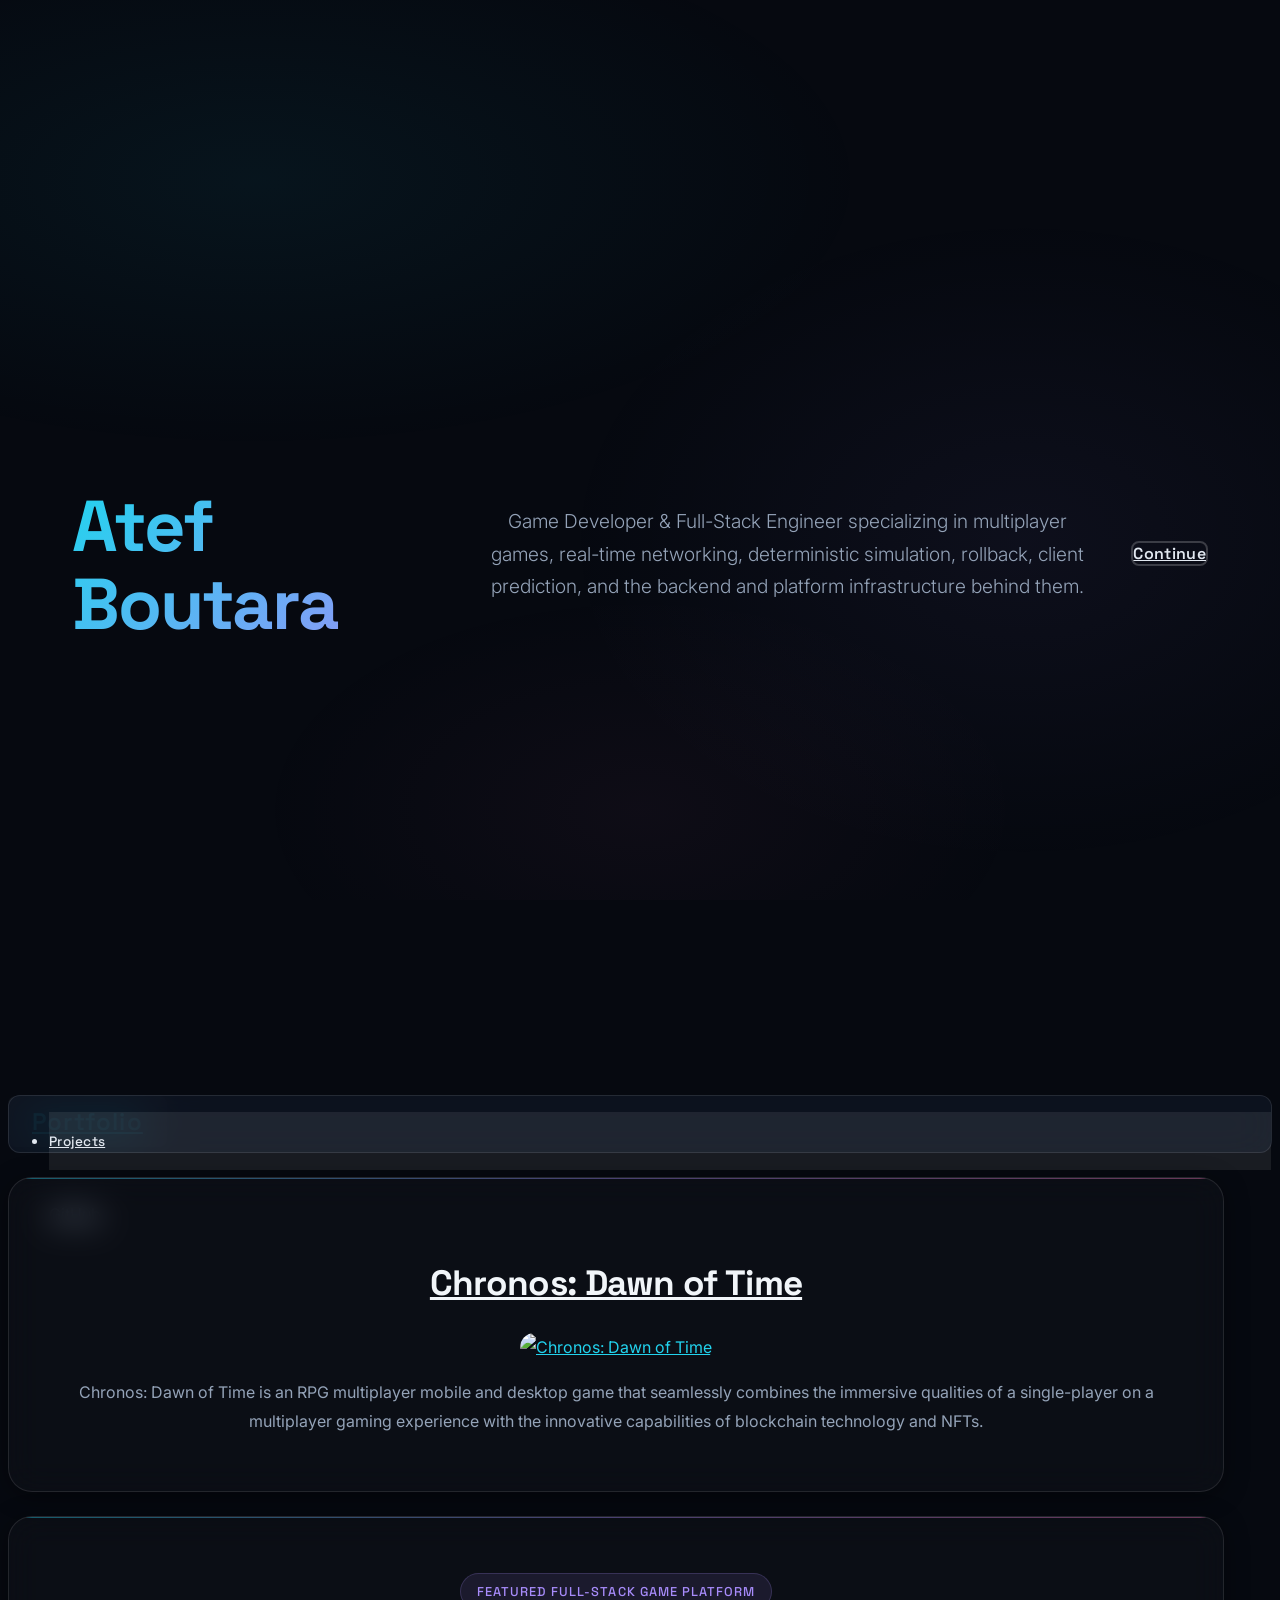
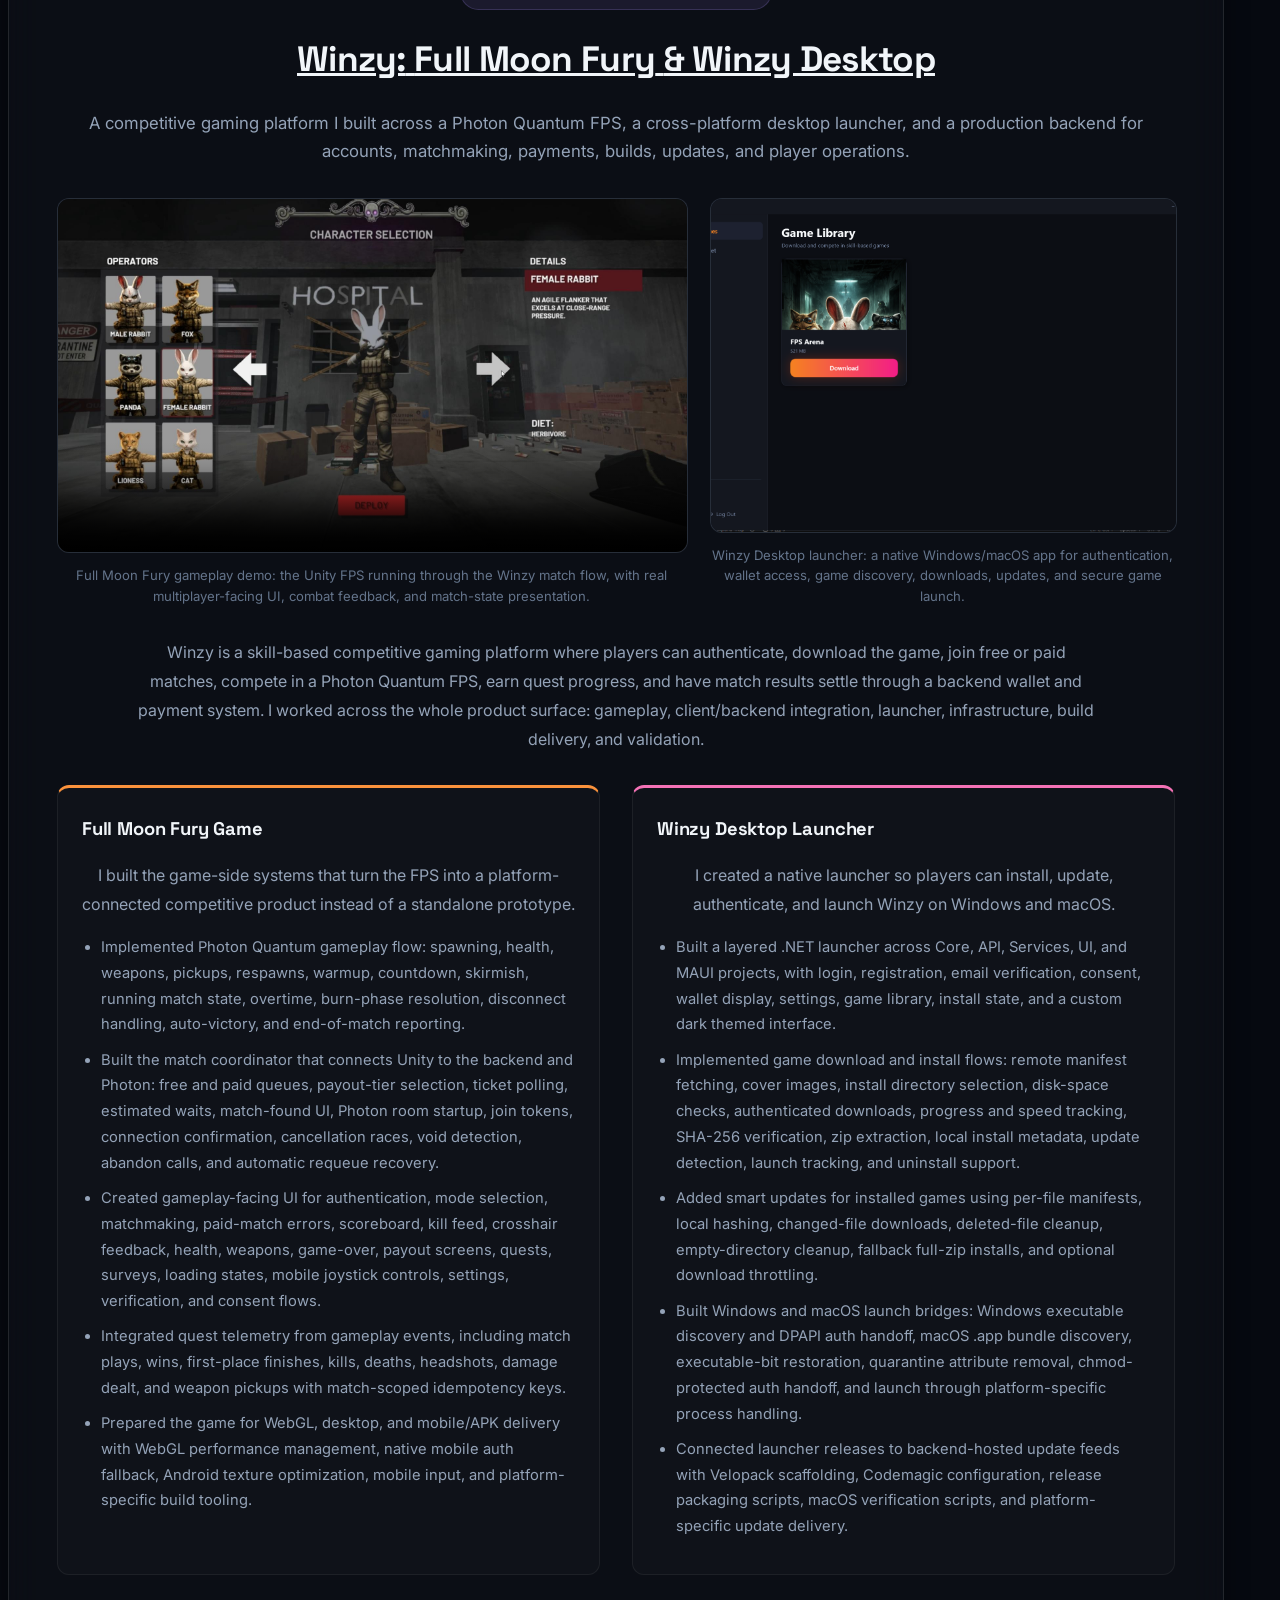
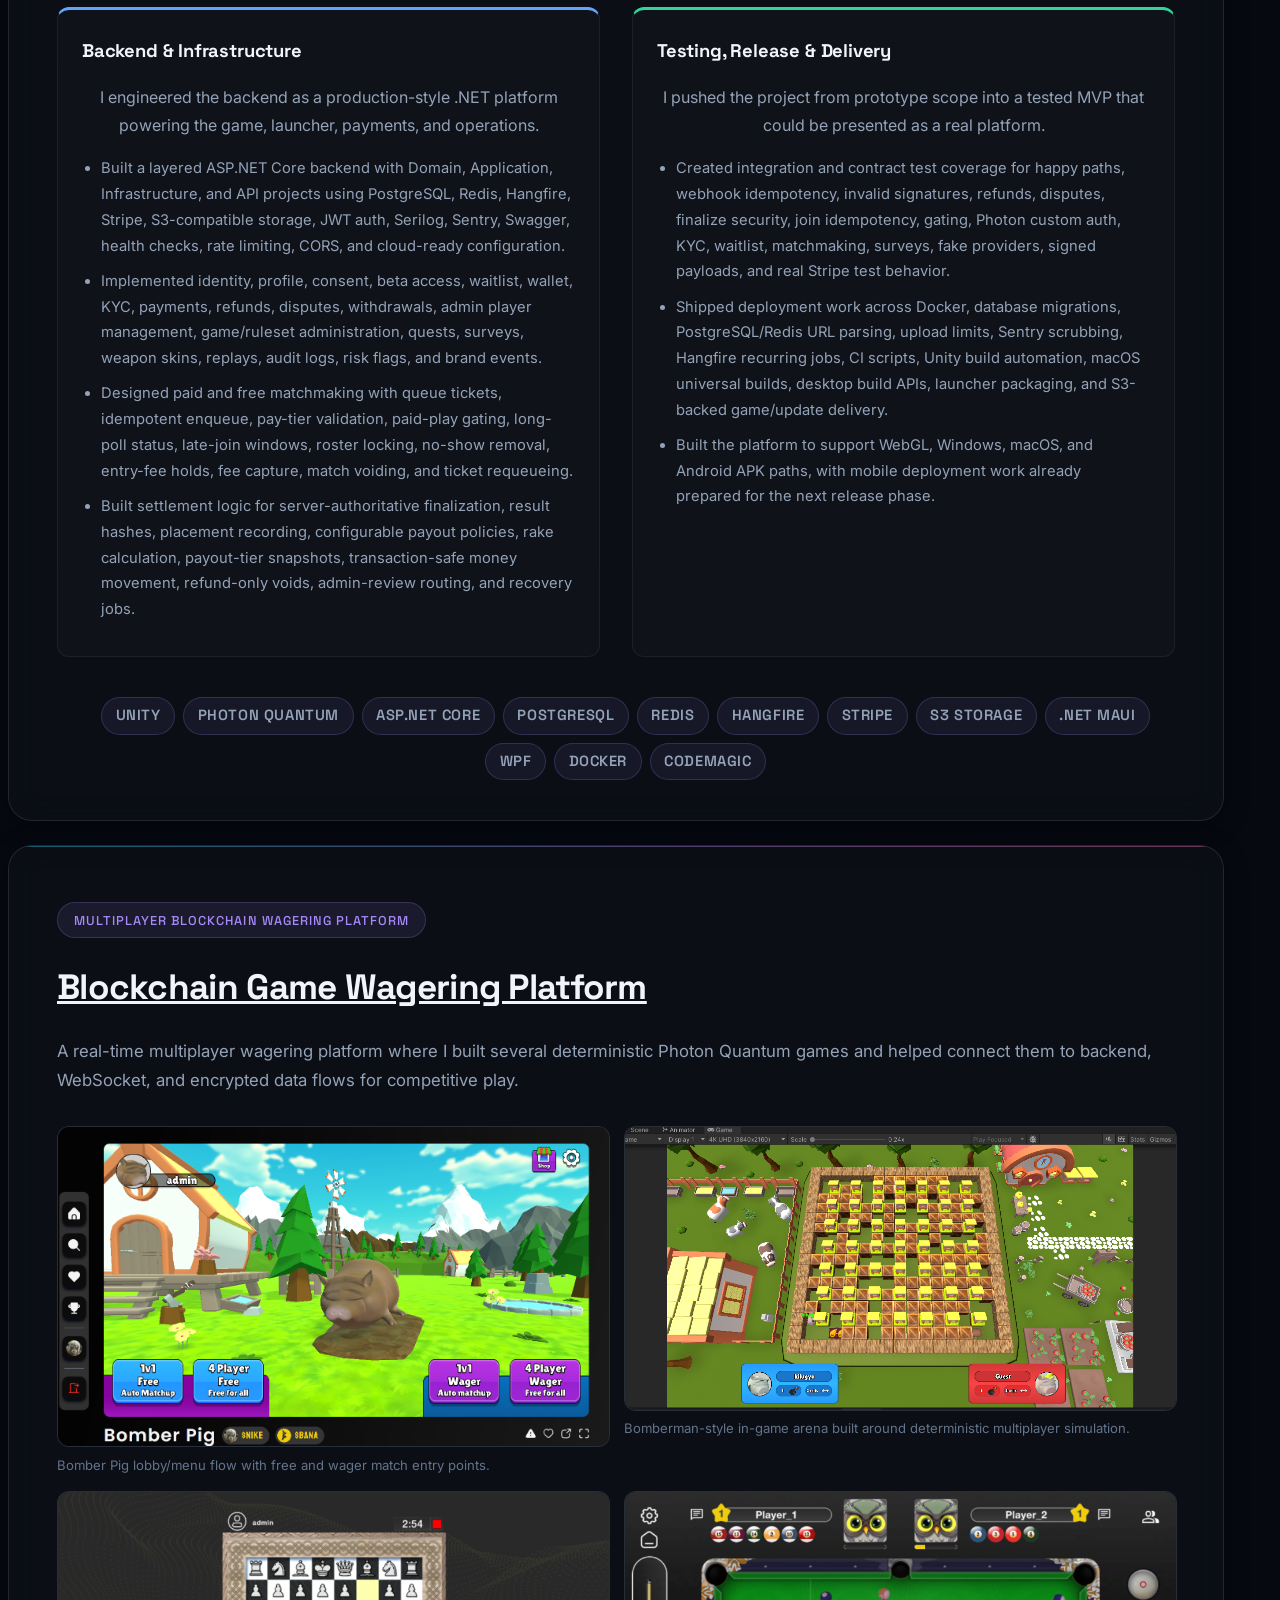
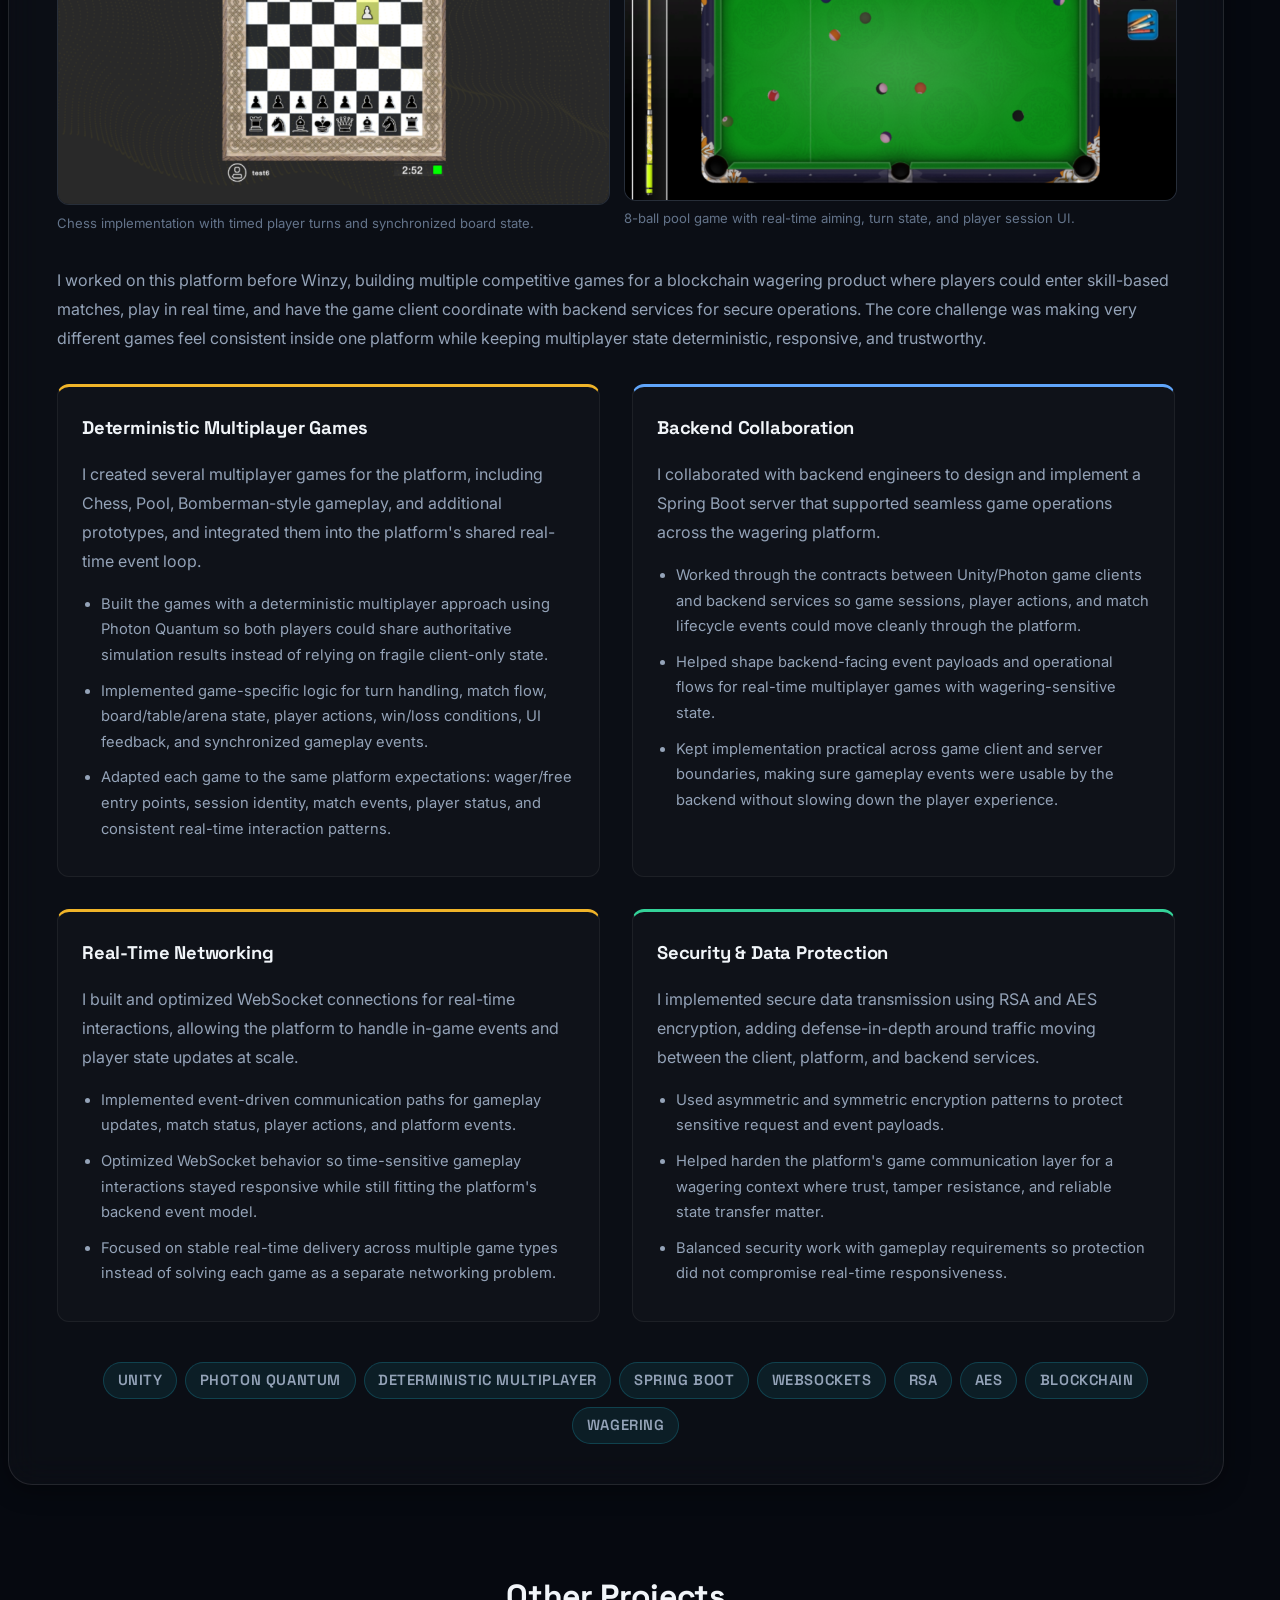
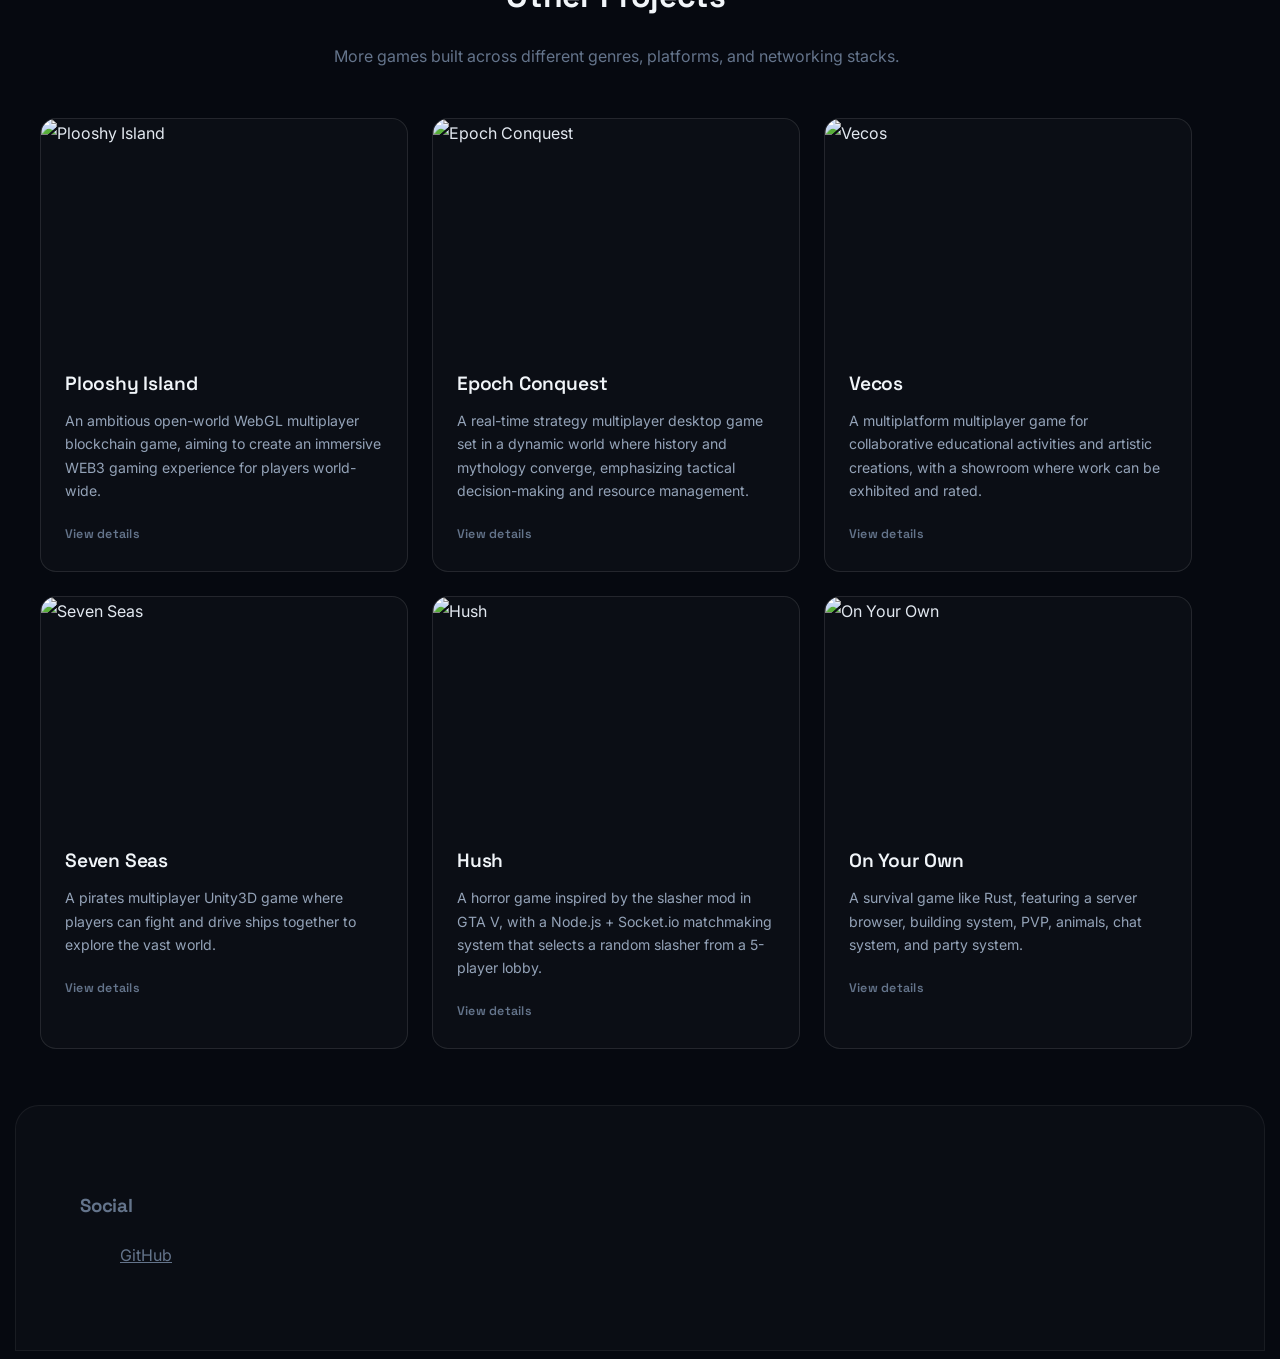
==== commit 17410827: "Update index.html" ====
--- a/index.html
+++ b/index.html
@@ -6,7 +6,7 @@
 	<meta charset="utf-8" />
 	<meta name="viewport" content="width=device-width, initial-scale=1, user-scalable=no" />
 	<meta name="description"
-		content="Portfolio of Atef Boutara, experienced game developer specializing in multiplayer games, full-stack platforms, and immersive gaming experiences built with Unity, Photon Quantum, and .NET." />
+		content="Portfolio of Atef Boutara, game developer and full-stack engineer specializing in multiplayer games, real-time networking, deterministic simulation, rollback, client prediction, and full-stack platform development." />
 	<link rel="stylesheet" href="assets/css/main.css" />
 	<link rel="stylesheet" href="assets/css/custom.css" />
 	<noscript>
@@ -23,7 +23,9 @@
 		<div id="intro">
 			<canvas id="intro-particles" aria-hidden="true"></canvas>
 			<h1>Atef Boutara</h1>
-			<p>Game Developer & Full-Stack Engineer building multiplayer-first experiences: competitive FPS arenas, blockchain-powered wagering platforms, and the backend infrastructure that ties it all together.</p>
+			<p>Game Developer & Full-Stack Engineer specializing in multiplayer games, real-time networking,
+				deterministic simulation, rollback, client prediction, and the backend and platform infrastructure
+				behind them.</p>
 			<ul class="actions">
 				<li><a href="#header" class="button icon solid solo fa-arrow-down scrolly">Continue</a></li>
 			</ul>
@@ -77,7 +79,8 @@
 
 				<div class="winzy-media">
 					<div>
-						<video controls muted playsinline preload="metadata" poster="images/winzy-demo-poster.jpg" aria-label="Full Moon Fury gameplay demo">
+						<video controls muted playsinline preload="metadata" poster="images/winzy-demo-poster.jpg"
+							aria-label="Full Moon Fury gameplay demo">
 							<source src="images/winzy-demo.mp4" type="video/mp4" />
 							Your browser does not support the video tag.
 						</video>
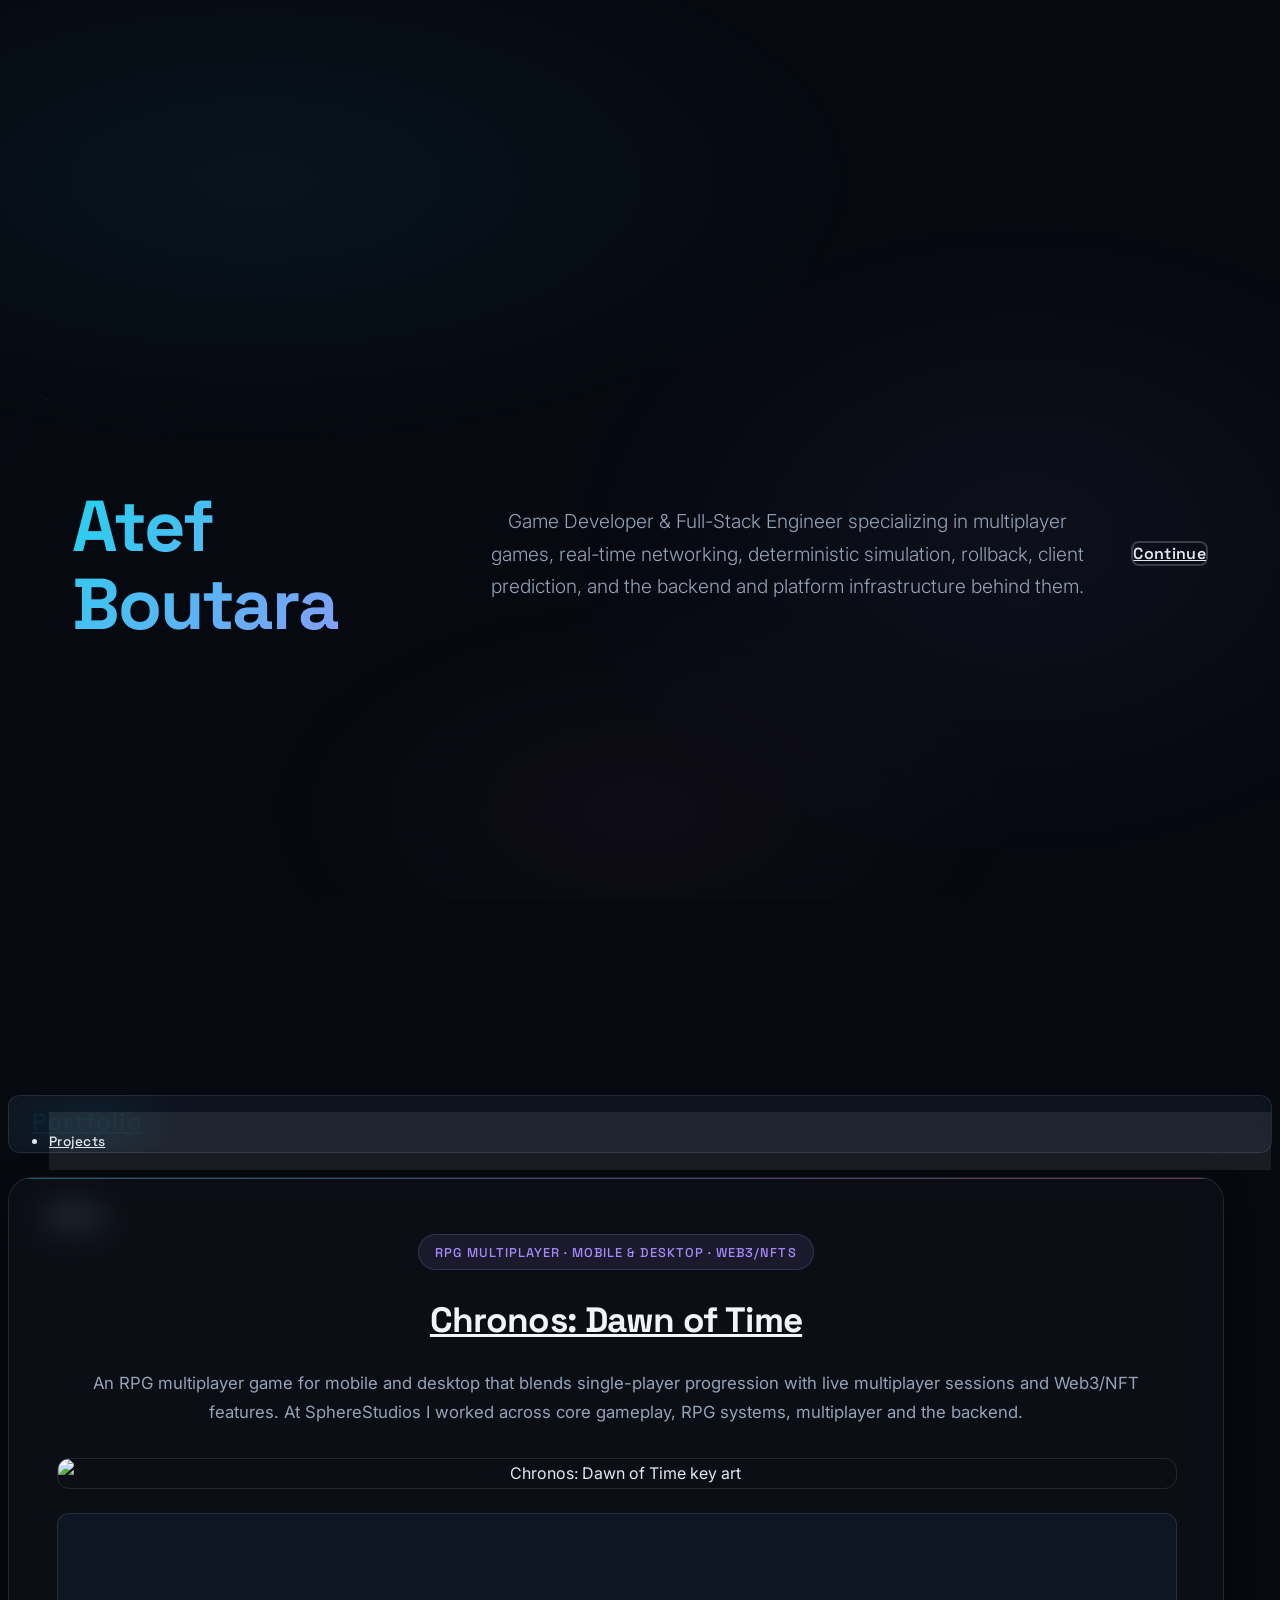
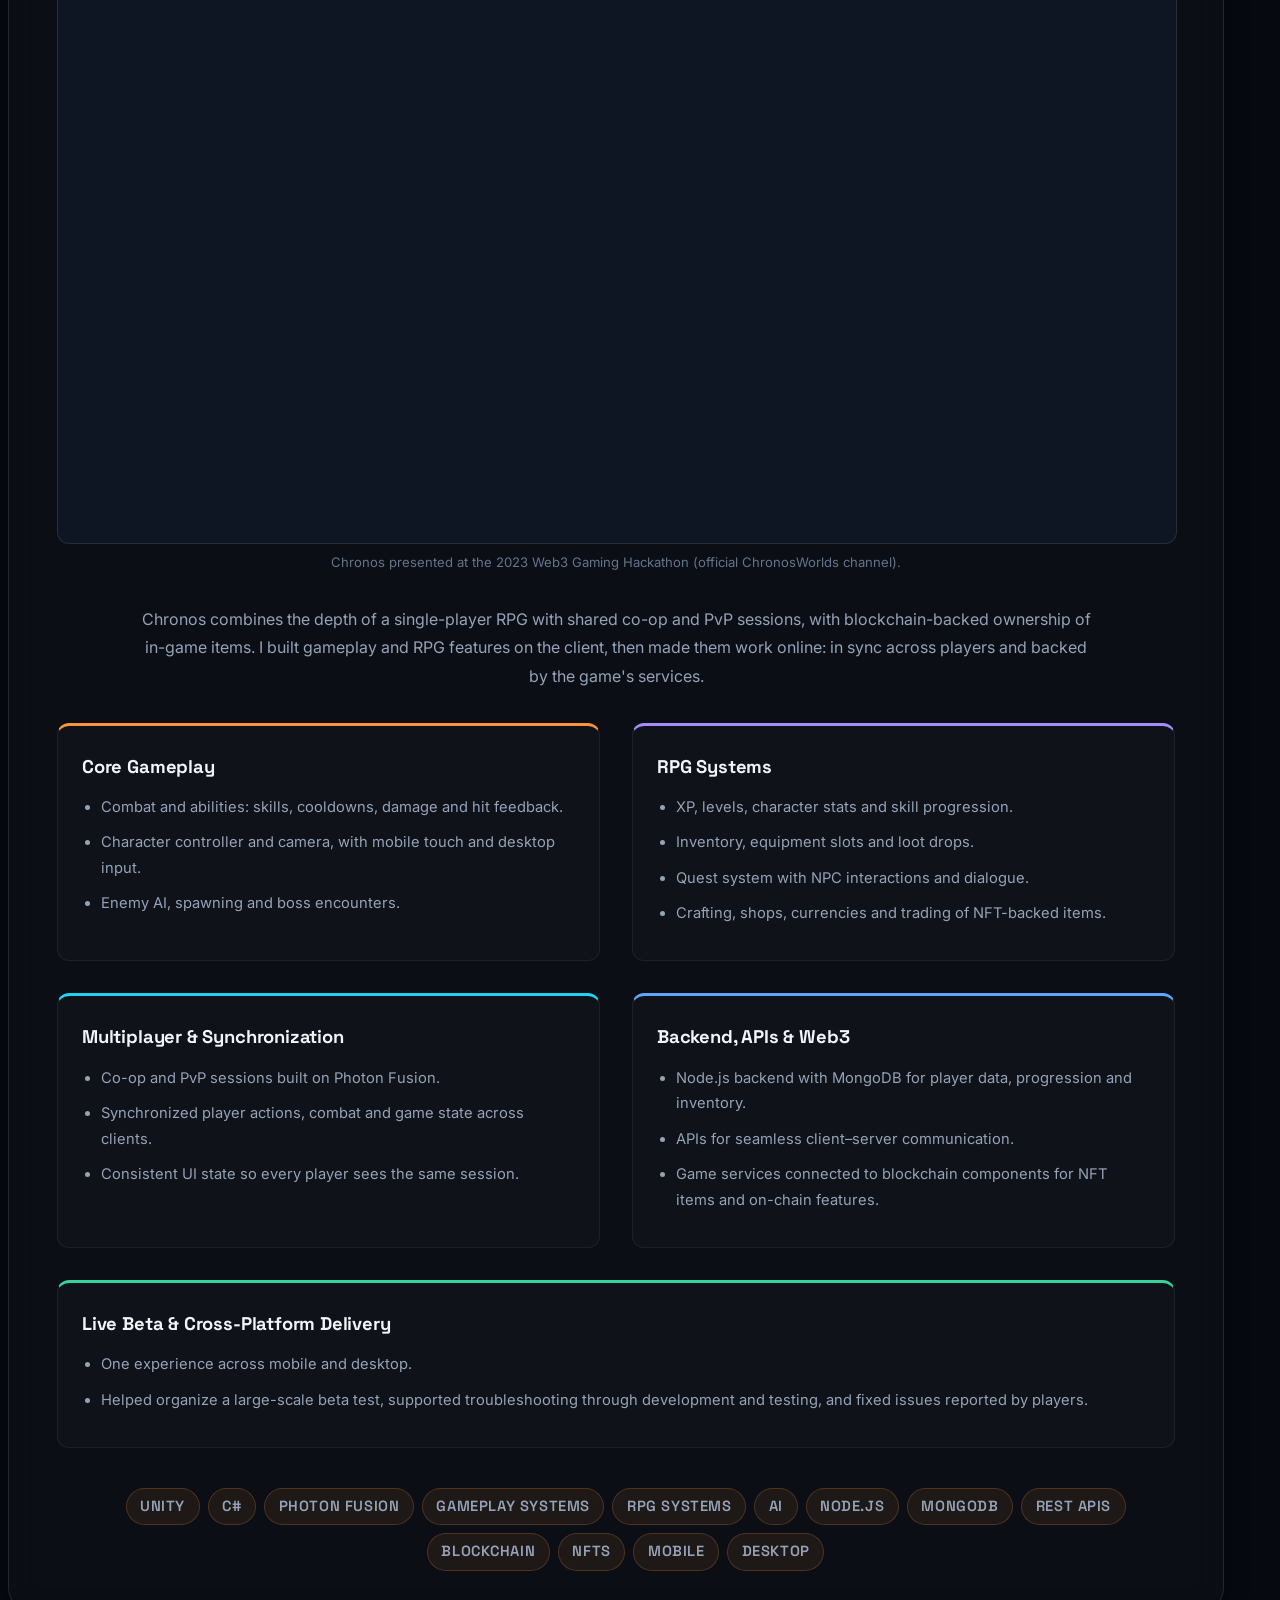
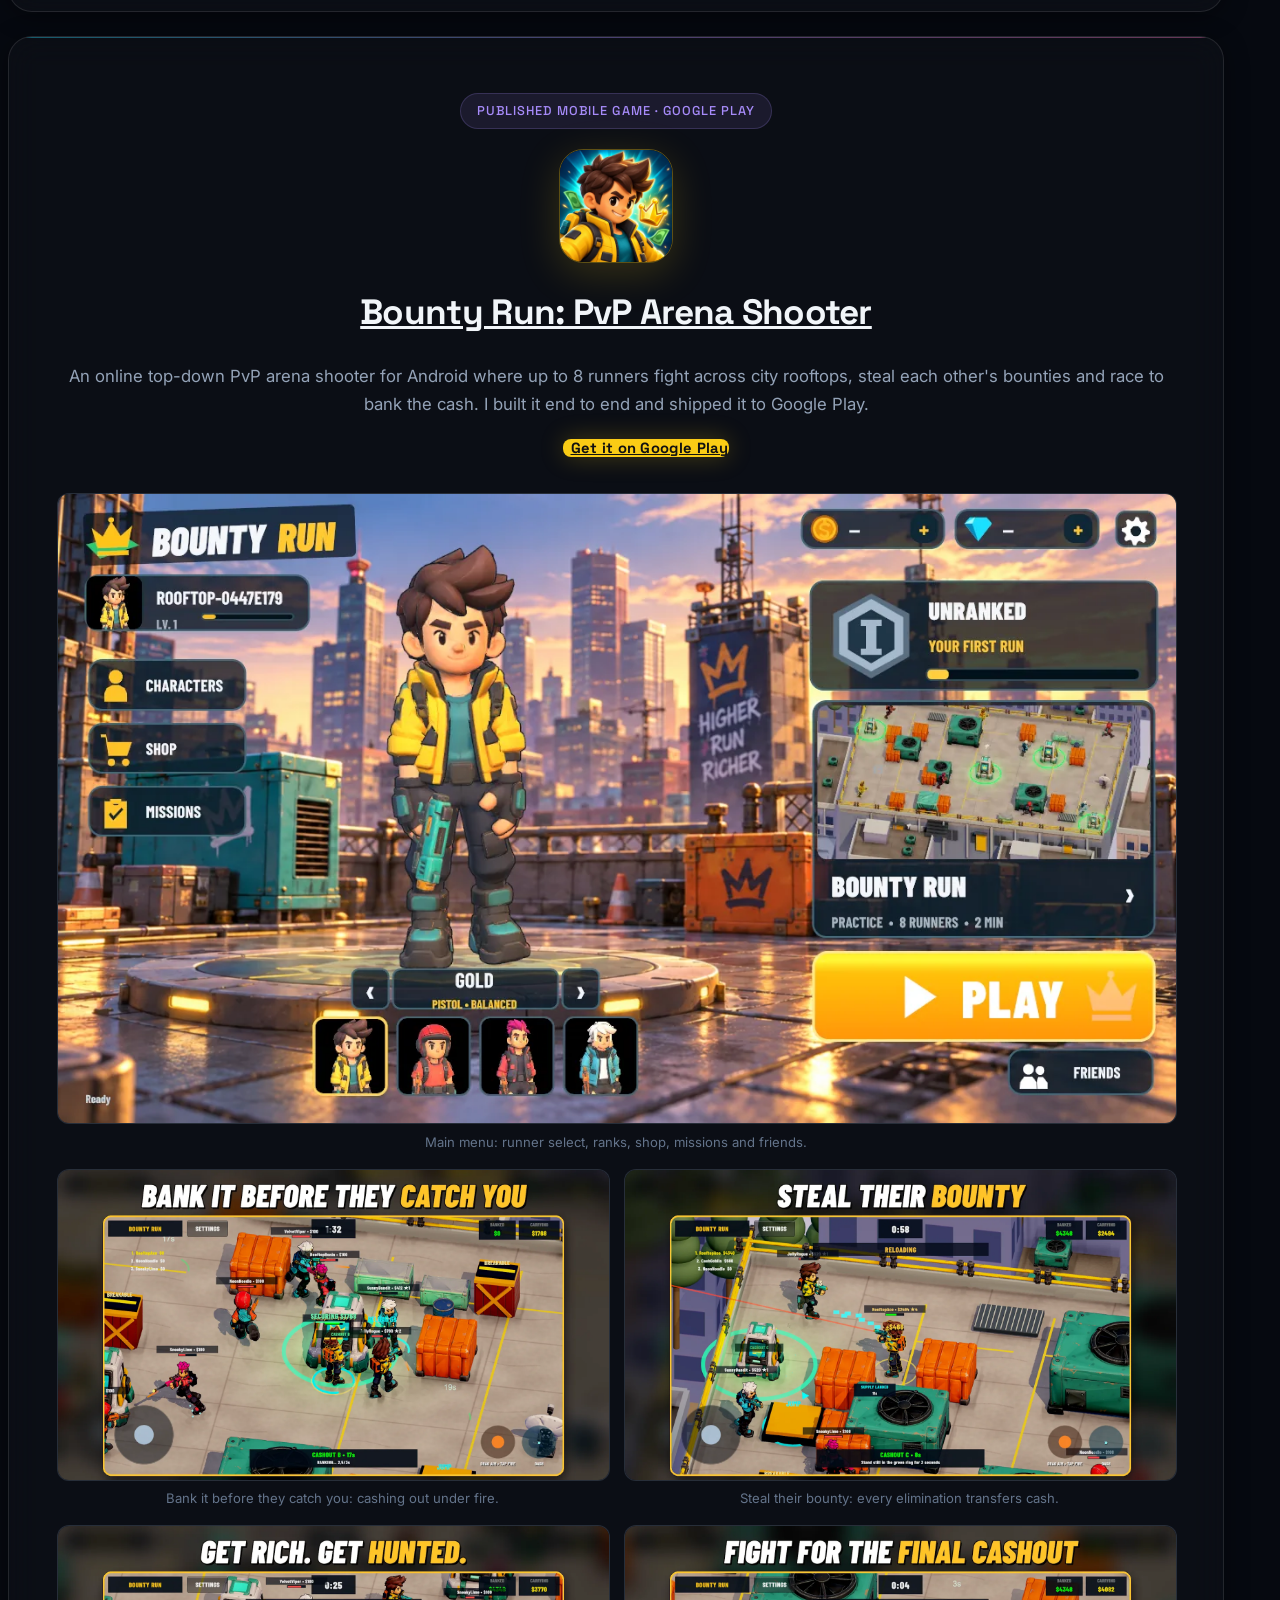
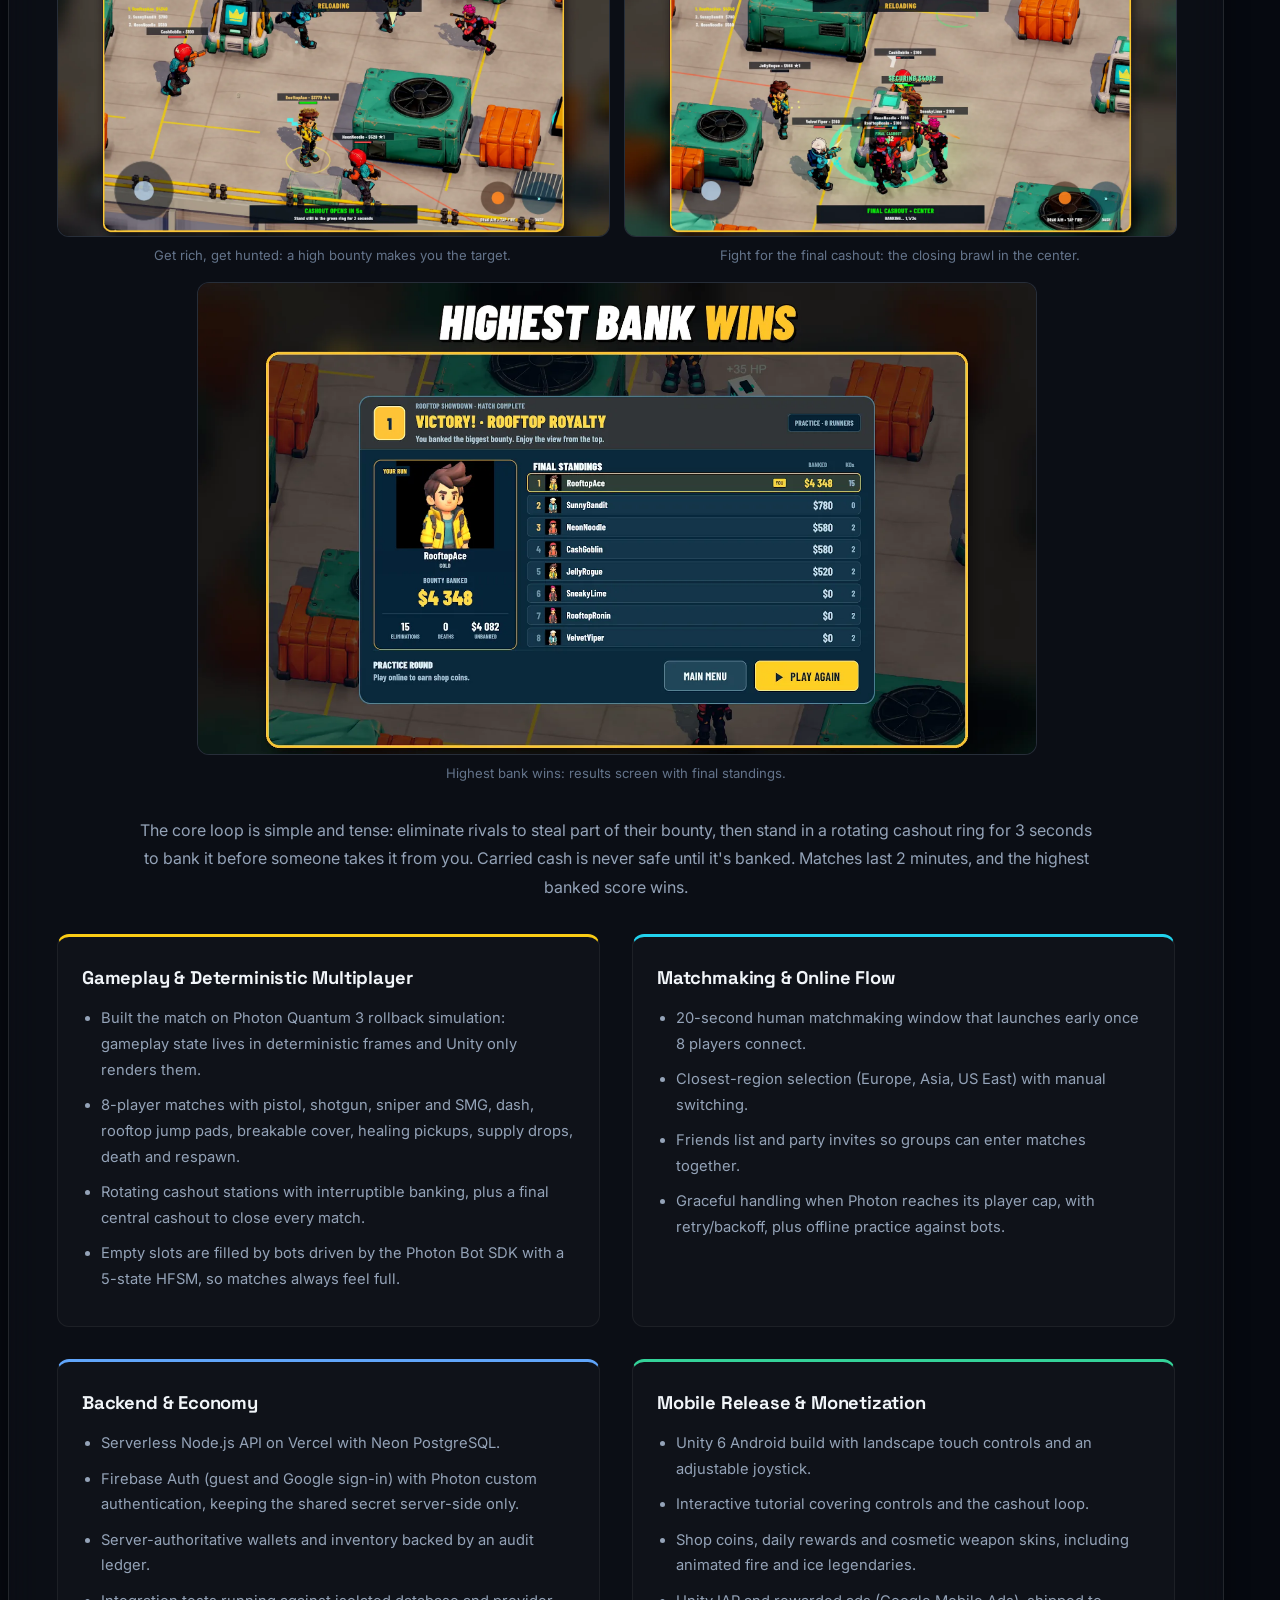
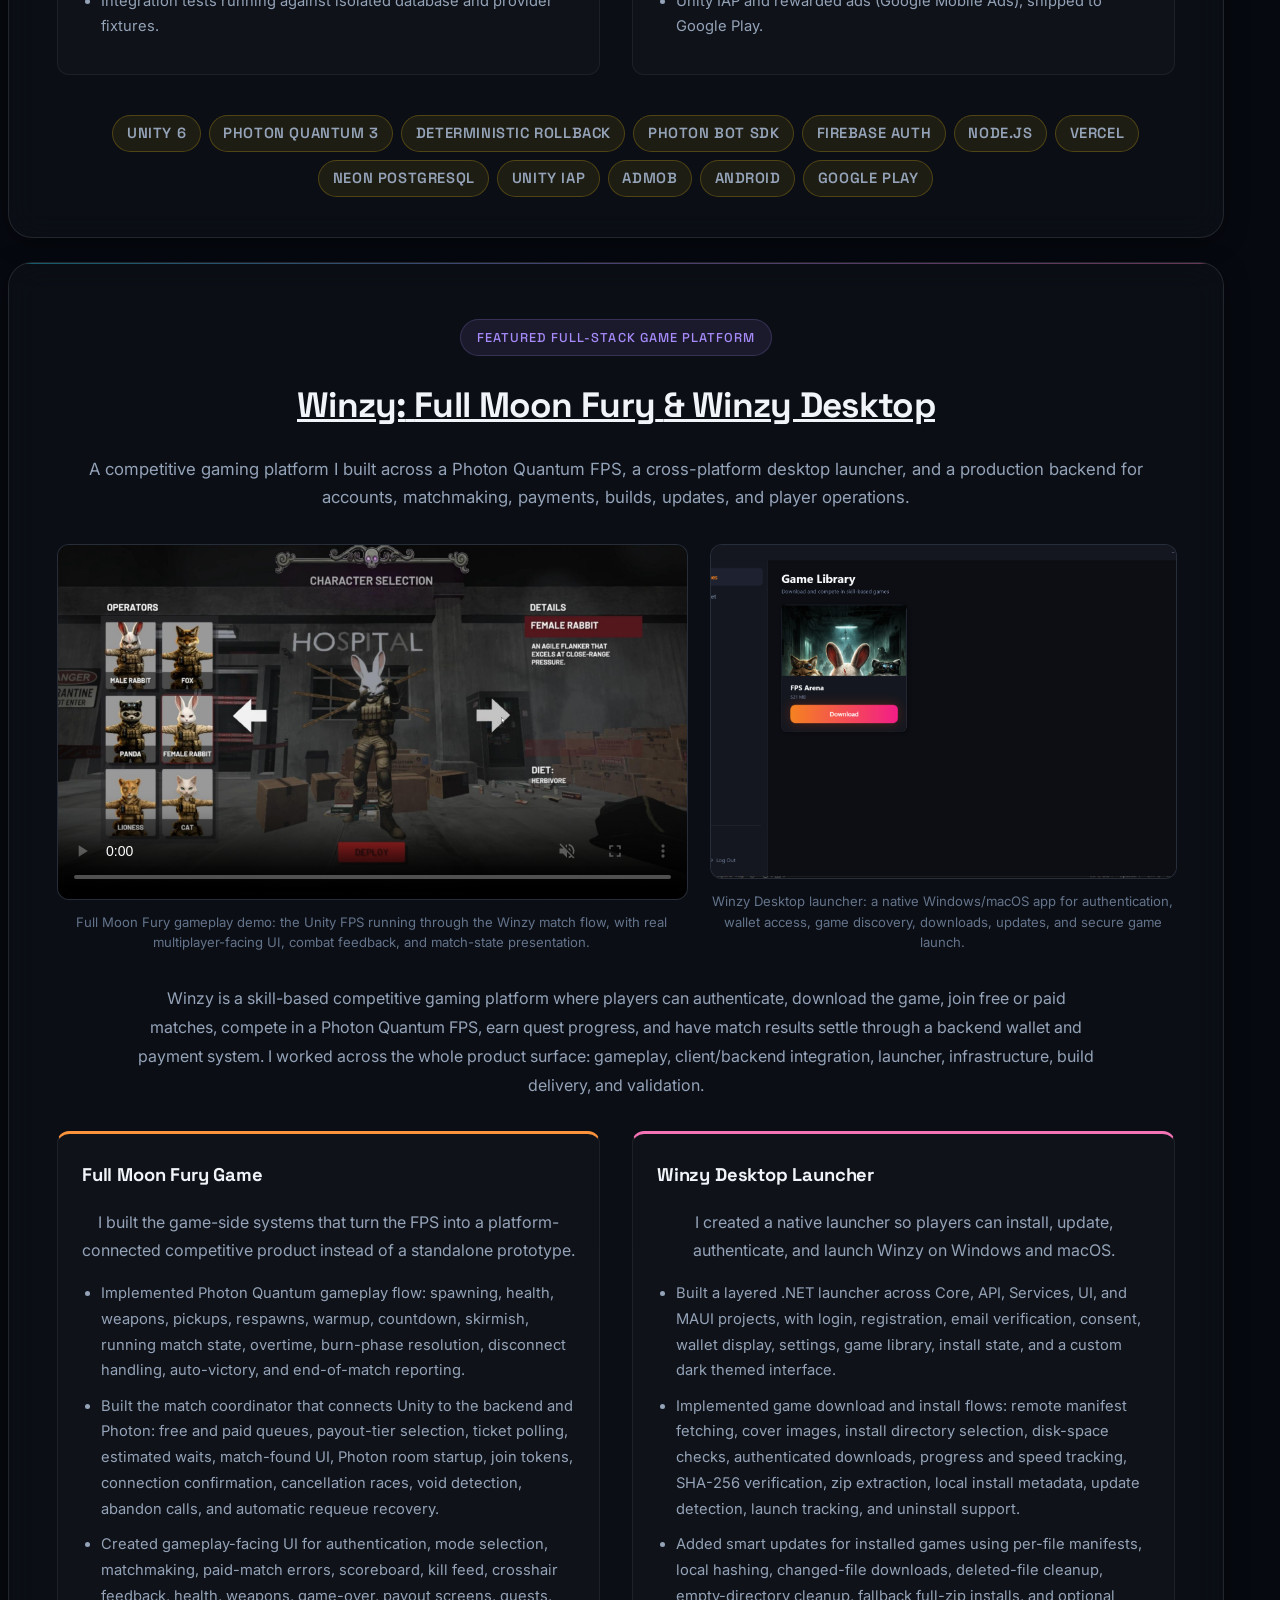
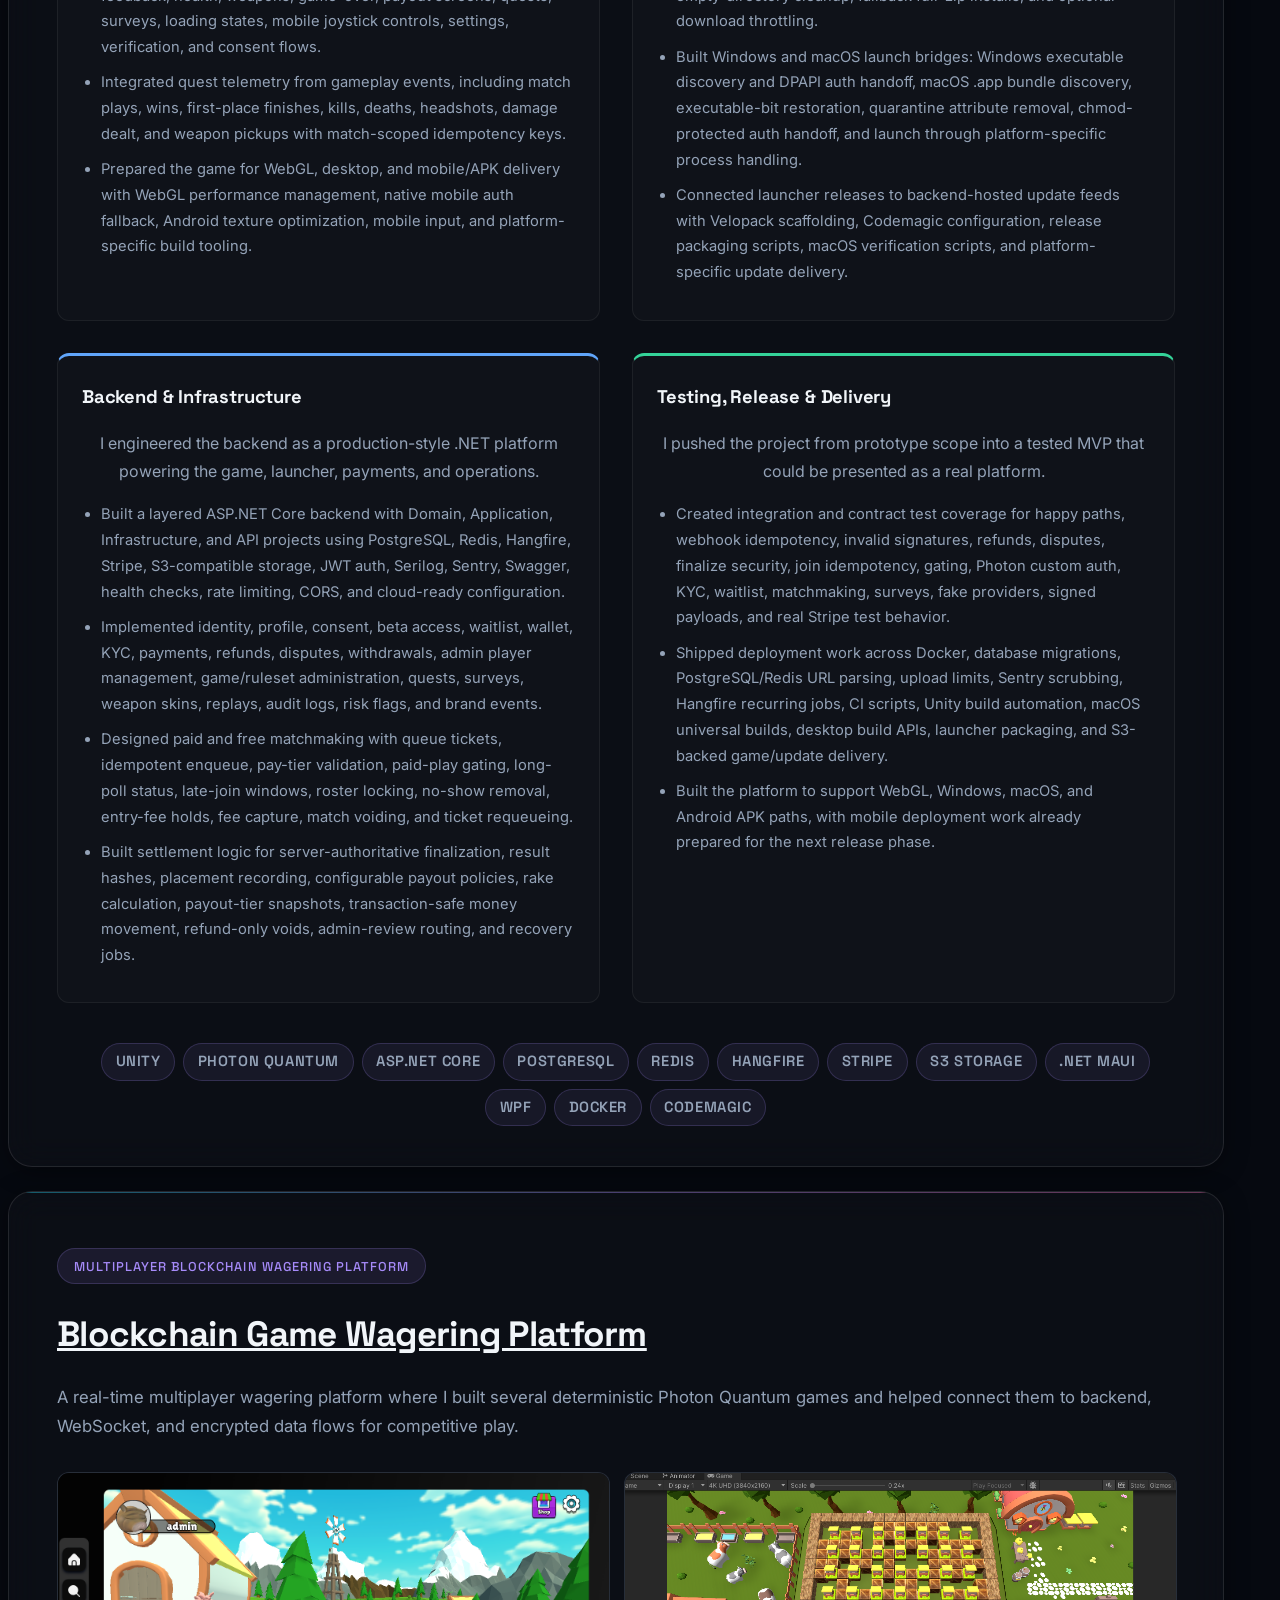
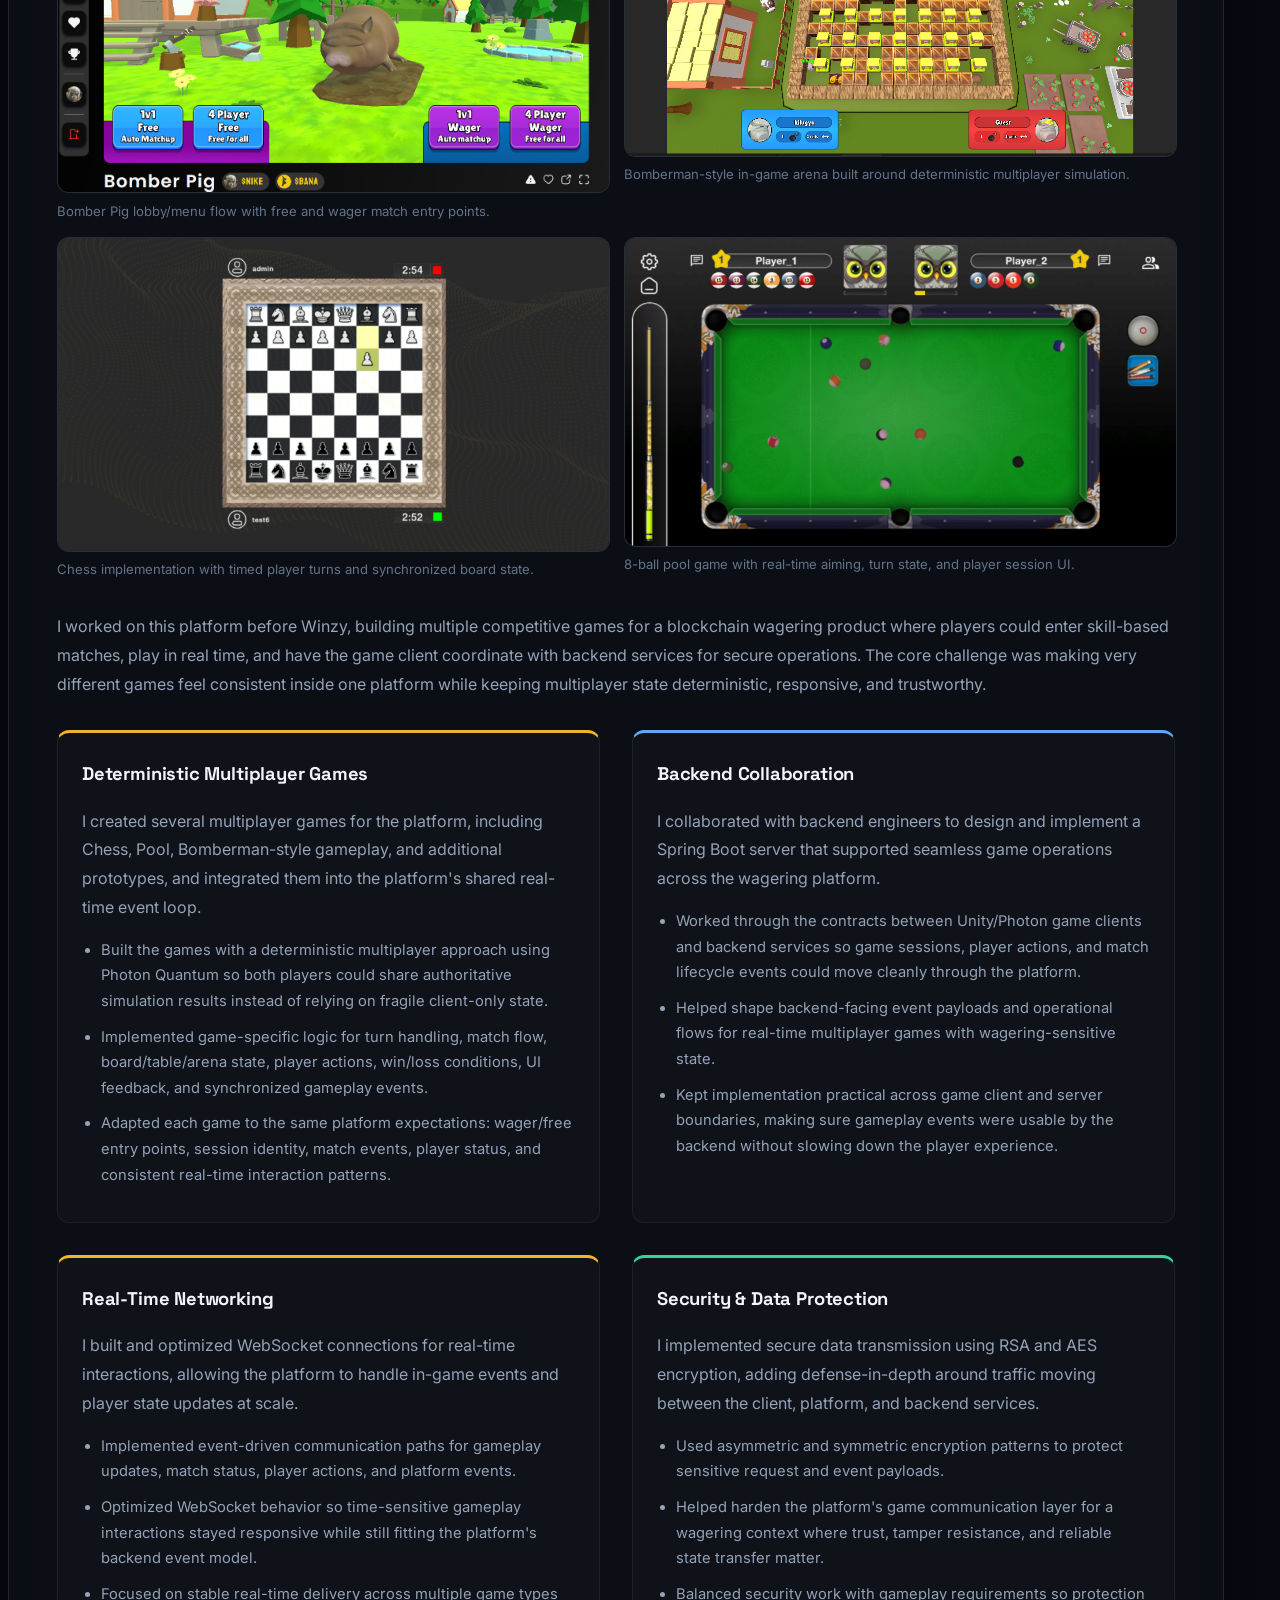
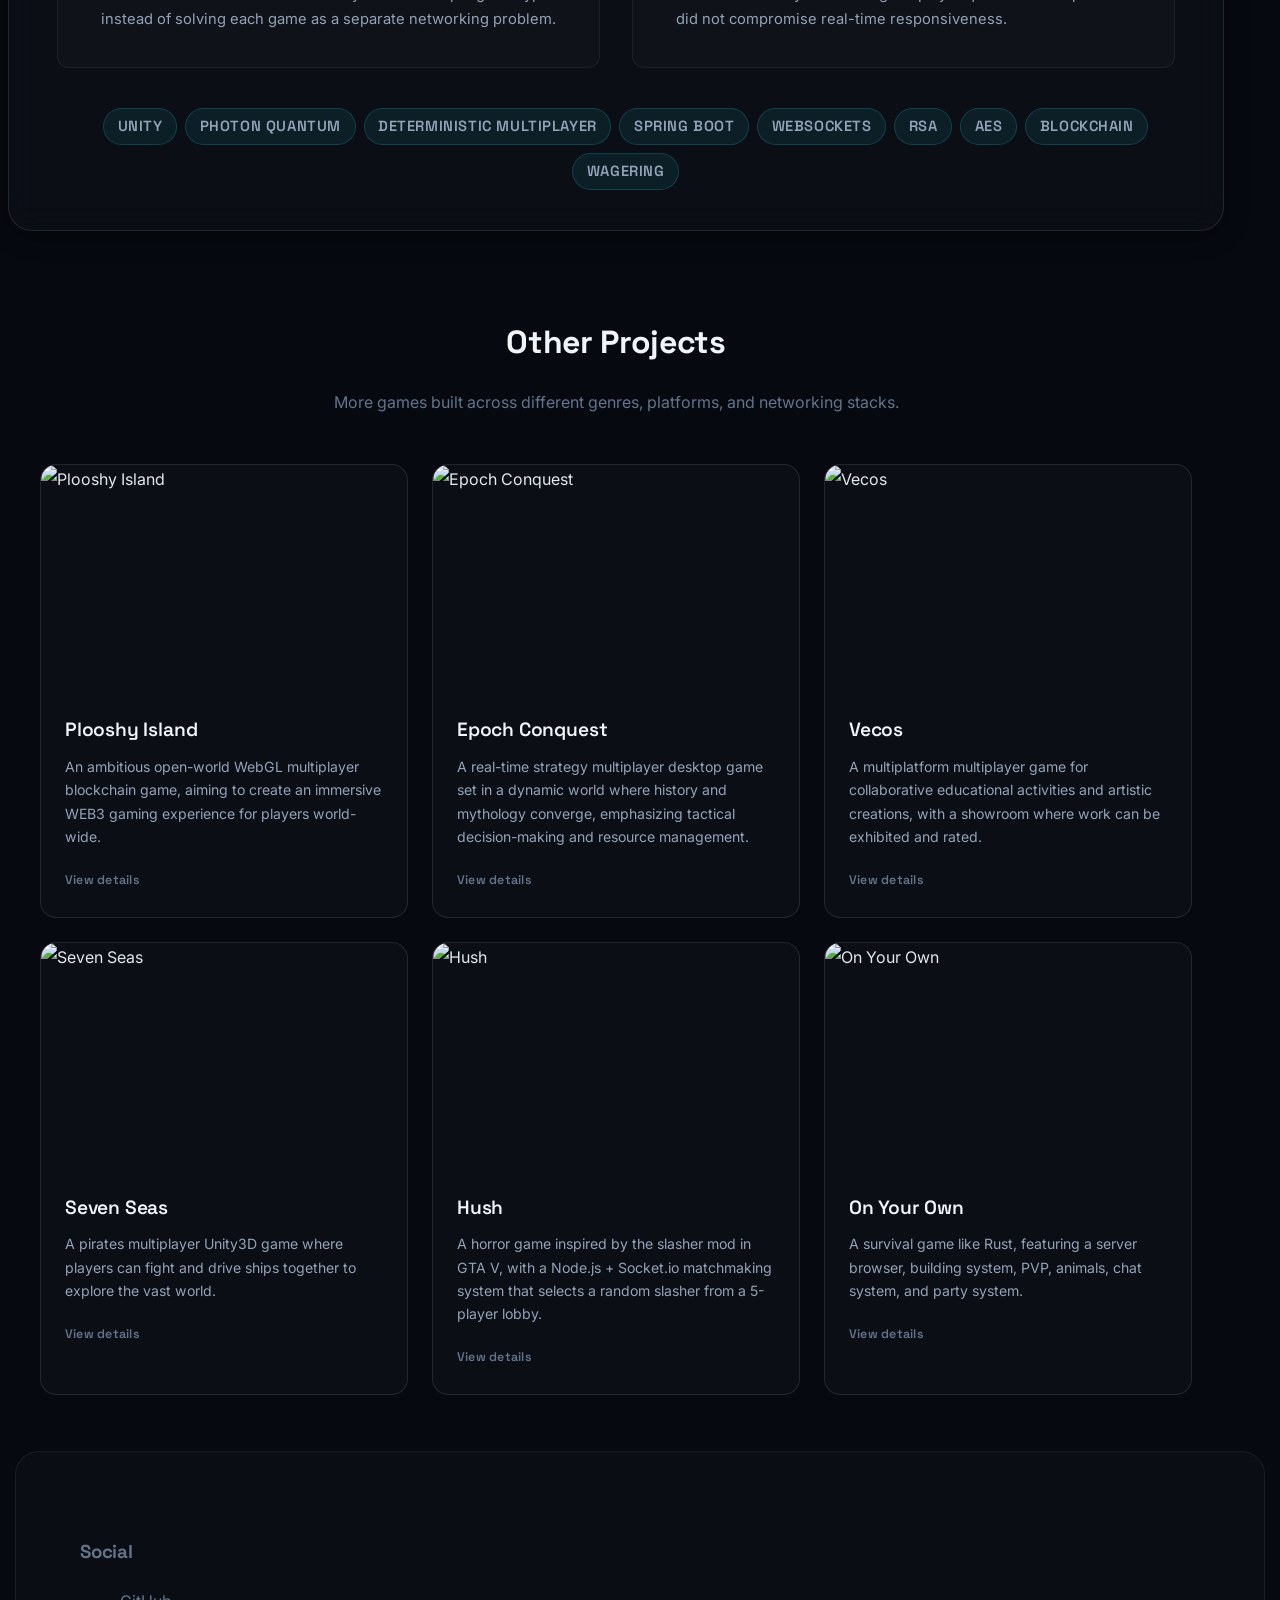
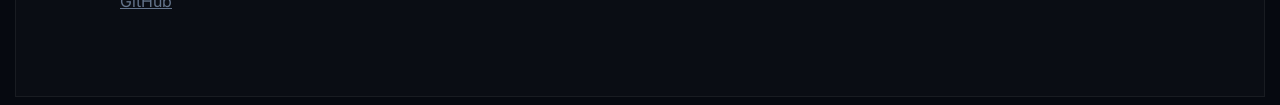
==== commit b4a50dc4: "Add Bounty Run and expand Chronos case study - Add Bounty Run (published on Google Play) as a featur" ====
--- a/index.html
+++ b/index.html
@@ -51,18 +51,226 @@
 		<div id="main">
 
 			<!-- Chronos: Dawn of Time -->
-			<article class="post featured reveal">
+			<article class="post featured chronos-case-study reveal" id="chronos">
 				<header class="major">
-					<h2><a href="#">Chronos: Dawn of Time</a></h2>
+					<span class="date">RPG Multiplayer &middot; Mobile &amp; Desktop &middot; Web3/NFTs</span>
+					<h2><a href="#chronos">Chronos: Dawn of Time</a></h2>
+					<p>An RPG multiplayer game for mobile and desktop that blends single-player progression with live
+						multiplayer sessions and Web3/NFT features. At SphereStudios I worked across core gameplay, RPG
+						systems, multiplayer and the backend.</p>
 				</header>
-				<a href="#" class="image main"><img src="images/chronos_dawn_of_time.jpg"
-						alt="Chronos: Dawn of Time" /></a>
-
-				<p>Chronos: Dawn of Time is an RPG multiplayer mobile and desktop game that seamlessly combines the
-					immersive qualities of a single-player on a multiplayer gaming experience with the innovative
-					capabilities of blockchain technology and NFTs.</p>
-				<ul class="actions special">
-
+
+				<div class="chronos-hero">
+					<img src="images/chronos_dawn_of_time.jpg" alt="Chronos: Dawn of Time key art" />
+				</div>
+
+				<div class="chronos-video">
+					<div class="chronos-video-frame">
+						<iframe src="https://www.youtube-nocookie.com/embed/I-0wCdh_cMI" loading="lazy"
+							title="CHRONOS - 2023 Web3 Gaming Hackathon presentation"
+							allow="accelerometer; clipboard-write; encrypted-media; gyroscope; picture-in-picture; web-share"
+							referrerpolicy="strict-origin-when-cross-origin" allowfullscreen></iframe>
+					</div>
+					<p class="chronos-caption">Chronos presented at the 2023 Web3 Gaming Hackathon (official ChronosWorlds
+						channel).</p>
+				</div>
+
+				<section class="chronos-overview">
+					<p>Chronos combines the depth of a single-player RPG with shared co-op and PvP sessions, with
+						blockchain-backed ownership of in-game items. I built gameplay and RPG features on the client,
+						then made them work online: in sync across players and backed by the game's services.</p>
+				</section>
+
+				<div class="chronos-grid">
+					<section class="chronos-panel gameplay">
+						<h3>Core Gameplay</h3>
+						<ul>
+							<li>Combat and abilities: skills, cooldowns, damage and hit feedback.</li>
+							<li>Character controller and camera, with mobile touch and desktop input.</li>
+							<li>Enemy AI, spawning and boss encounters.</li>
+						</ul>
+					</section>
+
+					<section class="chronos-panel rpg">
+						<h3>RPG Systems</h3>
+						<ul>
+							<li>XP, levels, character stats and skill progression.</li>
+							<li>Inventory, equipment slots and loot drops.</li>
+							<li>Quest system with NPC interactions and dialogue.</li>
+							<li>Crafting, shops, currencies and trading of NFT-backed items.</li>
+						</ul>
+					</section>
+				</div>
+
+				<div class="chronos-grid">
+					<section class="chronos-panel multiplayer">
+						<h3>Multiplayer &amp; Synchronization</h3>
+						<ul>
+							<li>Co-op and PvP sessions built on Photon Fusion.</li>
+							<li>Synchronized player actions, combat and game state across clients.</li>
+							<li>Consistent UI state so every player sees the same session.</li>
+						</ul>
+					</section>
+
+					<section class="chronos-panel backend">
+						<h3>Backend, APIs &amp; Web3</h3>
+						<ul>
+							<li>Node.js backend with MongoDB for player data, progression and inventory.</li>
+							<li>APIs for seamless client&ndash;server communication.</li>
+							<li>Game services connected to blockchain components for NFT items and on-chain features.
+							</li>
+						</ul>
+					</section>
+				</div>
+
+				<section class="chronos-panel delivery chronos-panel-wide">
+					<h3>Live Beta &amp; Cross-Platform Delivery</h3>
+					<ul>
+						<li>One experience across mobile and desktop.</li>
+						<li>Helped organize a large-scale beta test, supported troubleshooting through development and
+							testing, and fixed issues reported by players.</li>
+					</ul>
+				</section>
+
+				<ul class="chronos-tags">
+					<li>Unity</li>
+					<li>C#</li>
+					<li>Photon Fusion</li>
+					<li>Gameplay Systems</li>
+					<li>RPG Systems</li>
+					<li>AI</li>
+					<li>Node.js</li>
+					<li>MongoDB</li>
+					<li>REST APIs</li>
+					<li>Blockchain</li>
+					<li>NFTs</li>
+					<li>Mobile</li>
+					<li>Desktop</li>
+				</ul>
+			</article>
+
+			<!-- Bounty Run (published on Google Play) -->
+			<article class="post featured bounty-case-study reveal" id="bounty-run">
+				<header class="major">
+					<span class="date">Published Mobile Game &middot; Google Play</span>
+					<img class="bounty-icon" src="images/bounty-run/icon.webp" alt="Bounty Run app icon" width="112"
+						height="112" />
+					<h2><a href="https://play.google.com/store/apps/details?id=com.protocol404games.bountyrun"
+							target="_blank" rel="noopener">Bounty Run: PvP Arena Shooter</a></h2>
+					<p>An online top-down PvP arena shooter for Android where up to 8 runners fight across city
+						rooftops, steal each other's bounties and race to bank the cash. I built it end to end and
+						shipped it to Google Play.</p>
+					<ul class="actions special">
+						<li><a href="https://play.google.com/store/apps/details?id=com.protocol404games.bountyrun"
+								target="_blank" rel="noopener" class="button primary bounty-play-btn"><i
+									class="fab fa-google-play"></i> Get it on Google Play</a></li>
+					</ul>
+				</header>
+
+				<div class="bounty-hero">
+					<img src="images/bounty-run/shot-6.webp"
+						alt="Bounty Run main menu with runner select, rank, shop, missions and friends" />
+					<p class="bounty-caption">Main menu: runner select, ranks, shop, missions and friends.</p>
+				</div>
+
+				<div class="bounty-media">
+					<div class="bounty-shot">
+						<img src="images/bounty-run/shot-1.webp" loading="lazy"
+							alt="Banking cash at a cashout station while rivals close in" />
+						<p class="bounty-caption">Bank it before they catch you: cashing out under fire.</p>
+					</div>
+					<div class="bounty-shot">
+						<img src="images/bounty-run/shot-2.webp" loading="lazy"
+							alt="Eliminating a rival and stealing part of their bounty" />
+						<p class="bounty-caption">Steal their bounty: every elimination transfers cash.</p>
+					</div>
+					<div class="bounty-shot">
+						<img src="images/bounty-run/shot-3.webp" loading="lazy"
+							alt="A runner carrying a large bounty being hunted by rivals" />
+						<p class="bounty-caption">Get rich, get hunted: a high bounty makes you the target.</p>
+					</div>
+					<div class="bounty-shot">
+						<img src="images/bounty-run/shot-4.webp" loading="lazy"
+							alt="Players brawling at the final central cashout" />
+						<p class="bounty-caption">Fight for the final cashout: the closing brawl in the center.</p>
+					</div>
+					<div class="bounty-shot bounty-shot-wide">
+						<img src="images/bounty-run/shot-5.webp" loading="lazy"
+							alt="Victory results screen with final standings by banked cash" />
+						<p class="bounty-caption">Highest bank wins: results screen with final standings.</p>
+					</div>
+				</div>
+
+				<section class="bounty-overview">
+					<p>The core loop is simple and tense: eliminate rivals to steal part of their bounty, then stand in
+						a rotating cashout ring for 3 seconds to bank it before someone takes it from you. Carried cash
+						is never safe until it's banked. Matches last 2 minutes, and the highest banked score wins.</p>
+				</section>
+
+				<div class="bounty-grid">
+					<section class="bounty-panel gameplay">
+						<h3>Gameplay &amp; Deterministic Multiplayer</h3>
+						<ul>
+							<li>Built the match on Photon Quantum 3 rollback simulation: gameplay state lives in
+								deterministic frames and Unity only renders them.</li>
+							<li>8-player matches with pistol, shotgun, sniper and SMG, dash, rooftop jump pads,
+								breakable cover, healing pickups, supply drops, death and respawn.</li>
+							<li>Rotating cashout stations with interruptible banking, plus a final central cashout to
+								close every match.</li>
+							<li>Empty slots are filled by bots driven by the Photon Bot SDK with a 5-state HFSM, so
+								matches always feel full.</li>
+						</ul>
+					</section>
+
+					<section class="bounty-panel online">
+						<h3>Matchmaking &amp; Online Flow</h3>
+						<ul>
+							<li>20-second human matchmaking window that launches early once 8 players connect.</li>
+							<li>Closest-region selection (Europe, Asia, US East) with manual switching.</li>
+							<li>Friends list and party invites so groups can enter matches together.</li>
+							<li>Graceful handling when Photon reaches its player cap, with retry/backoff, plus offline
+								practice against bots.</li>
+						</ul>
+					</section>
+				</div>
+
+				<div class="bounty-grid">
+					<section class="bounty-panel backend">
+						<h3>Backend &amp; Economy</h3>
+						<ul>
+							<li>Serverless Node.js API on Vercel with Neon PostgreSQL.</li>
+							<li>Firebase Auth (guest and Google sign-in) with Photon custom authentication, keeping the
+								shared secret server-side only.</li>
+							<li>Server-authoritative wallets and inventory backed by an audit ledger.</li>
+							<li>Integration tests running against isolated database and provider fixtures.</li>
+						</ul>
+					</section>
+
+					<section class="bounty-panel release">
+						<h3>Mobile Release &amp; Monetization</h3>
+						<ul>
+							<li>Unity 6 Android build with landscape touch controls and an adjustable joystick.</li>
+							<li>Interactive tutorial covering controls and the cashout loop.</li>
+							<li>Shop coins, daily rewards and cosmetic weapon skins, including animated fire and ice
+								legendaries.</li>
+							<li>Unity IAP and rewarded ads (Google Mobile Ads), shipped to Google Play.</li>
+						</ul>
+					</section>
+				</div>
+
+				<ul class="bounty-tags">
+					<li>Unity 6</li>
+					<li>Photon Quantum 3</li>
+					<li>Deterministic Rollback</li>
+					<li>Photon Bot SDK</li>
+					<li>Firebase Auth</li>
+					<li>Node.js</li>
+					<li>Vercel</li>
+					<li>Neon PostgreSQL</li>
+					<li>Unity IAP</li>
+					<li>AdMob</li>
+					<li>Android</li>
+					<li>Google Play</li>
 				</ul>
 			</article>
 
--- a/assets/css/custom.css
+++ b/assets/css/custom.css
@@ -784,6 +784,374 @@
   background: rgba(34, 211, 238, 0.15);
   border-color: rgba(34, 211, 238, 0.4);
   box-shadow: 0 0 12px rgba(34, 211, 238, 0.15);
+}
+
+
+/* ================================================================
+   11a. CHRONOS CASE STUDY
+   ================================================================ */
+
+.chronos-case-study .chronos-hero img {
+  display: block;
+  width: 100%;
+  margin: 2rem 0 1.5rem 0;
+  border-radius: var(--radius-md) !important;
+  border: solid 1px var(--border-glass) !important;
+}
+
+.chronos-case-study .chronos-video {
+  margin: 0 0 2rem 0;
+}
+
+.chronos-case-study .chronos-video-frame {
+  position: relative;
+  width: 100%;
+  aspect-ratio: 16 / 9;
+  border-radius: var(--radius-md);
+  overflow: hidden;
+  border: solid 1px var(--border-glass);
+  background: var(--bg-secondary);
+}
+
+.chronos-case-study .chronos-video-frame iframe {
+  position: absolute;
+  inset: 0;
+  width: 100%;
+  height: 100%;
+  border: 0;
+}
+
+.chronos-case-study .chronos-caption {
+  margin: 0.55rem 0 0;
+  color: var(--text-muted) !important;
+  font-size: 0.82rem;
+  line-height: 1.5;
+  text-align: left;
+}
+
+.chronos-case-study .chronos-overview {
+  max-width: 60rem;
+  margin: 0 auto 2rem auto;
+}
+
+.chronos-case-study .chronos-overview p {
+  color: var(--text-secondary) !important;
+}
+
+.chronos-case-study .chronos-grid {
+  display: grid;
+  grid-template-columns: repeat(2, minmax(0, 1fr));
+  gap: 2rem;
+  margin: 2rem 0;
+  text-align: left;
+}
+
+.chronos-case-study .chronos-panel {
+  min-width: 0;
+  padding: 1.5rem;
+  border-radius: var(--radius-md);
+  background: rgba(255, 255, 255, 0.02);
+  border: 1px solid var(--border-subtle);
+  border-top: solid 3px var(--accent-orange);
+  text-align: left;
+  transition: border-color 0.3s var(--ease-smooth), background 0.3s var(--ease-smooth);
+}
+
+.chronos-case-study .chronos-panel:hover {
+  background: rgba(255, 255, 255, 0.04);
+  border-color: var(--border-glass);
+}
+
+.chronos-case-study .chronos-panel.rpg { border-top-color: var(--accent-violet); }
+.chronos-case-study .chronos-panel.multiplayer { border-top-color: var(--accent-cyan); }
+.chronos-case-study .chronos-panel.backend { border-top-color: var(--accent-blue); }
+.chronos-case-study .chronos-panel.delivery { border-top-color: var(--accent-emerald); }
+
+.chronos-case-study .chronos-panel-wide {
+  margin: 2rem 0;
+}
+
+.chronos-case-study .chronos-panel h3 {
+  margin: 0 0 0.75rem 0 !important;
+  font-size: 1.15rem !important;
+}
+
+.chronos-case-study .chronos-panel ul {
+  margin: 0 0 0 1.15rem;
+  padding: 0;
+  list-style: disc;
+}
+
+.chronos-case-study .chronos-panel li {
+  margin-bottom: 0.6rem;
+  color: var(--text-secondary);
+  line-height: 1.7;
+  font-size: 0.92rem;
+}
+
+.chronos-case-study .chronos-tags {
+  display: flex;
+  flex-wrap: wrap;
+  justify-content: center;
+  gap: 0.5rem;
+  list-style: none !important;
+  margin: 2.5rem 0 0 0;
+  padding: 0;
+}
+
+.chronos-case-study .chronos-tags li {
+  background: rgba(251, 146, 60, 0.08);
+  border: solid 1px rgba(251, 146, 60, 0.22);
+  border-radius: 100px;
+  font-family: 'Space Grotesk', sans-serif;
+  font-size: 0.72rem;
+  font-weight: 600;
+  letter-spacing: 0.04em;
+  padding: 0.3rem 0.85rem;
+  text-transform: uppercase;
+  color: var(--accent-orange);
+  transition: all 0.3s var(--ease-smooth);
+}
+
+.chronos-case-study .chronos-tags li:hover {
+  background: rgba(251, 146, 60, 0.15);
+  border-color: rgba(251, 146, 60, 0.4);
+}
+
+@media screen and (max-width: 980px) {
+  .chronos-case-study .chronos-grid {
+    grid-template-columns: 1fr;
+  }
+}
+
+@media screen and (max-width: 736px) {
+  .chronos-case-study {
+    box-sizing: border-box;
+    max-width: 100% !important;
+    overflow: hidden;
+  }
+
+  .chronos-case-study header.major h2 {
+    font-size: 1.35rem !important;
+    letter-spacing: 0 !important;
+    line-height: 1.18 !important;
+  }
+
+  .chronos-case-study p,
+  .chronos-case-study li {
+    overflow-wrap: anywhere;
+    text-align: left !important;
+  }
+
+  .chronos-case-study .chronos-tags {
+    justify-content: flex-start;
+  }
+}
+
+
+/* ================================================================
+   11b. BOUNTY RUN CASE STUDY (published on Google Play)
+   ================================================================ */
+
+.bounty-case-study .bounty-icon {
+  display: block;
+  width: 112px;
+  height: 112px;
+  margin: 1.25rem auto 1rem auto;
+  border-radius: 24px;
+  border: solid 1px rgba(250, 204, 21, 0.35);
+  box-shadow: 0 10px 40px rgba(250, 204, 21, 0.18);
+}
+
+.bounty-case-study .bounty-play-btn {
+  background: #facc15 !important;
+  color: #111 !important;
+  box-shadow: 0 0 24px rgba(250, 204, 21, 0.25) !important;
+}
+
+.bounty-case-study .bounty-play-btn:hover {
+  background: #fde047 !important;
+  box-shadow: 0 0 32px rgba(250, 204, 21, 0.4) !important;
+}
+
+.bounty-case-study .bounty-play-btn i {
+  margin-right: 0.5rem;
+}
+
+.bounty-case-study .bounty-hero {
+  margin: 2rem 0 1rem 0;
+}
+
+.bounty-case-study .bounty-media {
+  display: grid;
+  grid-template-columns: repeat(2, minmax(0, 1fr));
+  gap: 1rem;
+  margin: 1rem 0 2rem 0;
+}
+
+.bounty-case-study .bounty-shot {
+  min-width: 0;
+}
+
+.bounty-case-study .bounty-shot-wide {
+  grid-column: 1 / -1;
+  max-width: 75%;
+  justify-self: center;
+}
+
+.bounty-case-study .bounty-hero img,
+.bounty-case-study .bounty-shot img {
+  display: block;
+  width: 100%;
+  border-radius: var(--radius-md) !important;
+  border: solid 1px var(--border-glass) !important;
+  background: var(--bg-secondary);
+  transition: transform 0.4s var(--ease-smooth), border-color 0.3s var(--ease-smooth), box-shadow 0.3s var(--ease-smooth);
+}
+
+.bounty-case-study .bounty-hero img:hover,
+.bounty-case-study .bounty-shot img:hover {
+  transform: scale(1.015);
+  border-color: rgba(250, 204, 21, 0.45) !important;
+  box-shadow: 0 0 30px rgba(250, 204, 21, 0.12);
+}
+
+.bounty-case-study .bounty-caption {
+  margin: 0.55rem 0 0;
+  color: var(--text-muted) !important;
+  font-size: 0.82rem;
+  line-height: 1.5;
+  text-align: left;
+}
+
+.bounty-case-study .bounty-overview {
+  max-width: 60rem;
+  margin: 0 auto 2rem auto;
+}
+
+.bounty-case-study .bounty-overview p {
+  color: var(--text-secondary) !important;
+}
+
+.bounty-case-study .bounty-grid {
+  display: grid;
+  grid-template-columns: repeat(2, minmax(0, 1fr));
+  gap: 2rem;
+  margin: 2rem 0;
+  text-align: left;
+}
+
+.bounty-case-study .bounty-panel {
+  min-width: 0;
+  padding: 1.5rem;
+  border-radius: var(--radius-md);
+  background: rgba(255, 255, 255, 0.02);
+  border: 1px solid var(--border-subtle);
+  border-top: solid 3px #facc15;
+  transition: border-color 0.3s var(--ease-smooth), background 0.3s var(--ease-smooth);
+}
+
+.bounty-case-study .bounty-panel:hover {
+  background: rgba(255, 255, 255, 0.04);
+  border-color: var(--border-glass);
+}
+
+.bounty-case-study .bounty-panel.online {
+  border-top-color: var(--accent-cyan);
+}
+
+.bounty-case-study .bounty-panel.backend {
+  border-top-color: var(--accent-blue);
+}
+
+.bounty-case-study .bounty-panel.release {
+  border-top-color: var(--accent-emerald);
+}
+
+.bounty-case-study .bounty-panel h3 {
+  margin: 0 0 0.75rem 0 !important;
+  font-size: 1.15rem !important;
+}
+
+.bounty-case-study .bounty-panel ul {
+  margin: 0 0 0 1.15rem;
+  padding: 0;
+  list-style: disc;
+}
+
+.bounty-case-study .bounty-panel li {
+  margin-bottom: 0.6rem;
+  color: var(--text-secondary);
+  line-height: 1.7;
+  font-size: 0.92rem;
+}
+
+.bounty-case-study .bounty-tags {
+  display: flex;
+  flex-wrap: wrap;
+  justify-content: center;
+  gap: 0.5rem;
+  list-style: none !important;
+  margin: 2.5rem 0 0 0;
+  padding: 0;
+}
+
+.bounty-case-study .bounty-tags li {
+  background: rgba(250, 204, 21, 0.08);
+  border: solid 1px rgba(250, 204, 21, 0.22);
+  border-radius: 100px;
+  font-family: 'Space Grotesk', sans-serif;
+  font-size: 0.72rem;
+  font-weight: 600;
+  letter-spacing: 0.04em;
+  padding: 0.3rem 0.85rem;
+  text-transform: uppercase;
+  color: #facc15;
+  transition: all 0.3s var(--ease-smooth);
+}
+
+.bounty-case-study .bounty-tags li:hover {
+  background: rgba(250, 204, 21, 0.15);
+  border-color: rgba(250, 204, 21, 0.4);
+  box-shadow: 0 0 12px rgba(250, 204, 21, 0.15);
+}
+
+@media screen and (max-width: 980px) {
+  .bounty-case-study .bounty-grid {
+    grid-template-columns: 1fr;
+  }
+}
+
+@media screen and (max-width: 736px) {
+  .bounty-case-study {
+    box-sizing: border-box;
+    max-width: 100% !important;
+    overflow: hidden;
+  }
+
+  .bounty-case-study .bounty-media {
+    grid-template-columns: 1fr;
+  }
+
+  .bounty-case-study .bounty-shot-wide {
+    max-width: 100%;
+  }
+
+  .bounty-case-study header.major h2 {
+    font-size: 1.35rem !important;
+    letter-spacing: 0 !important;
+    line-height: 1.18 !important;
+  }
+
+  .bounty-case-study p,
+  .bounty-case-study li {
+    overflow-wrap: anywhere;
+    text-align: left !important;
+  }
+
+  .bounty-case-study .bounty-tags {
+    justify-content: flex-start;
+  }
 }
 
 
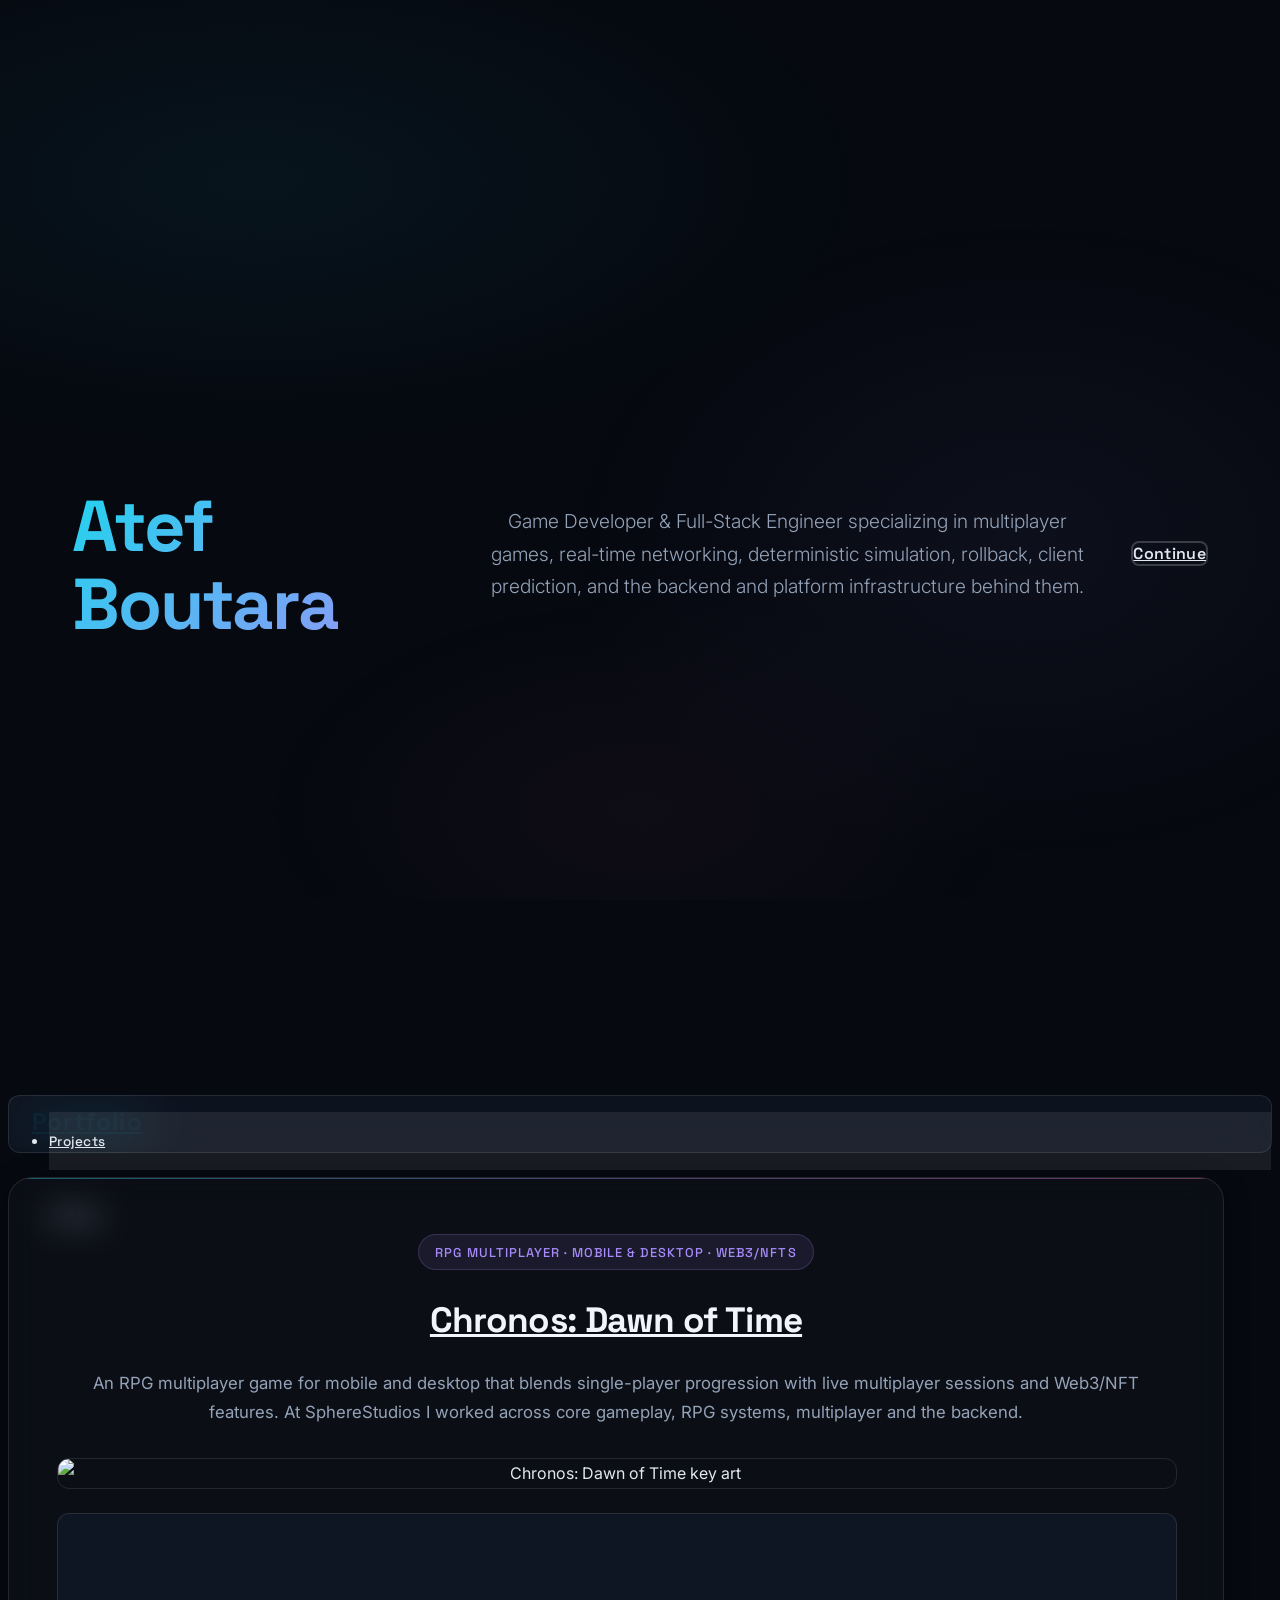
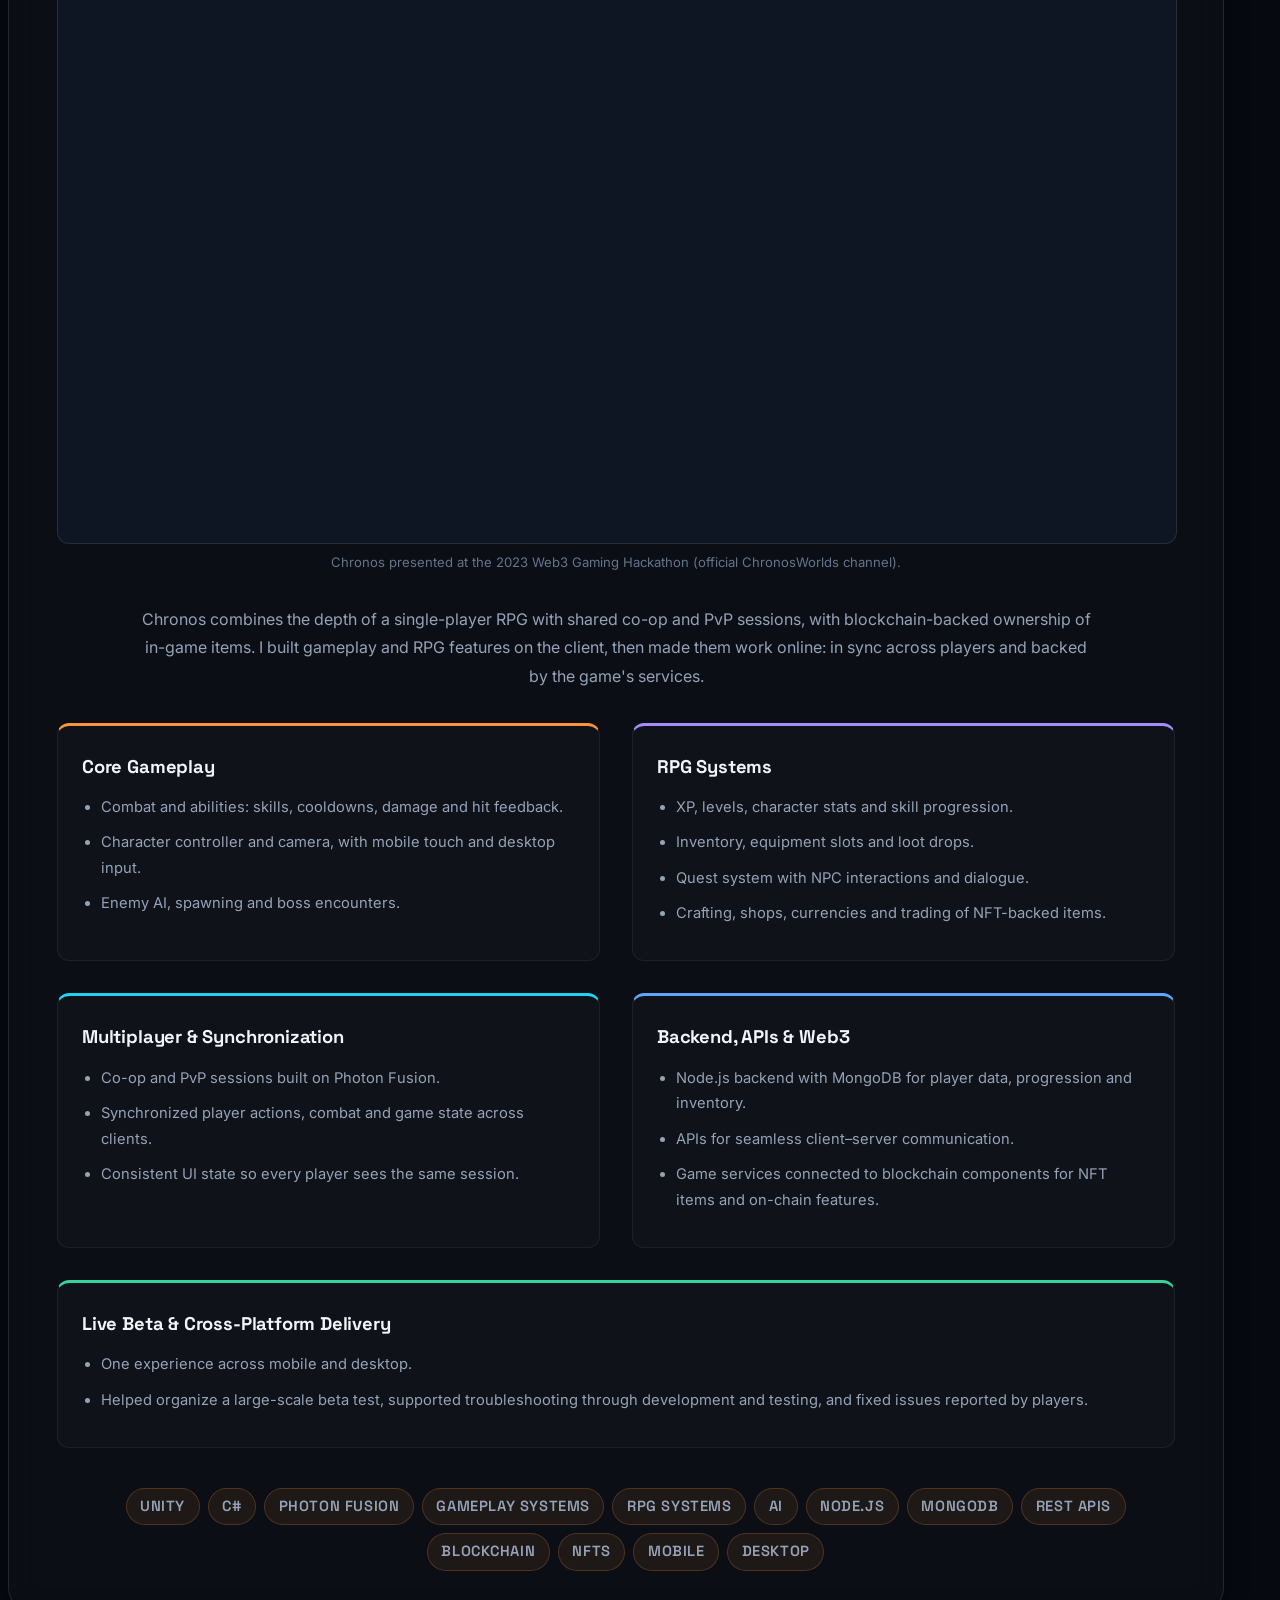
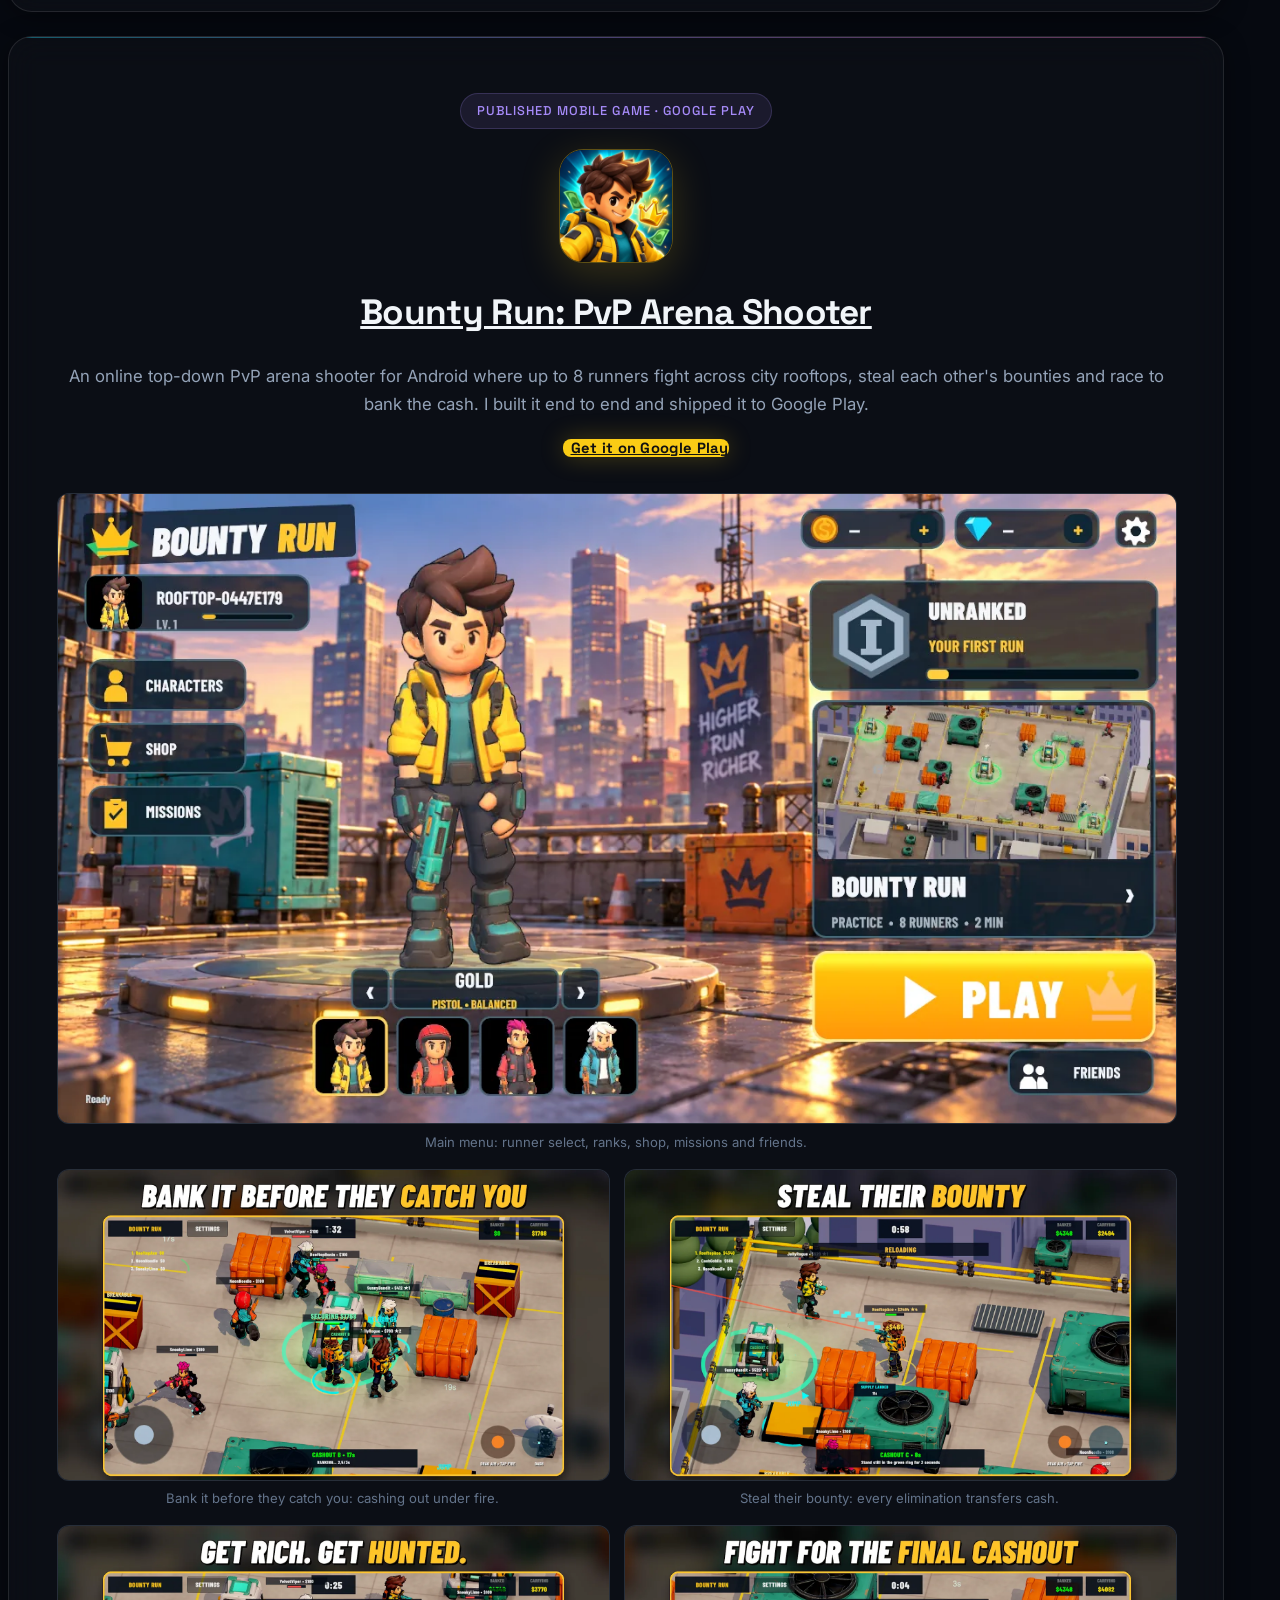
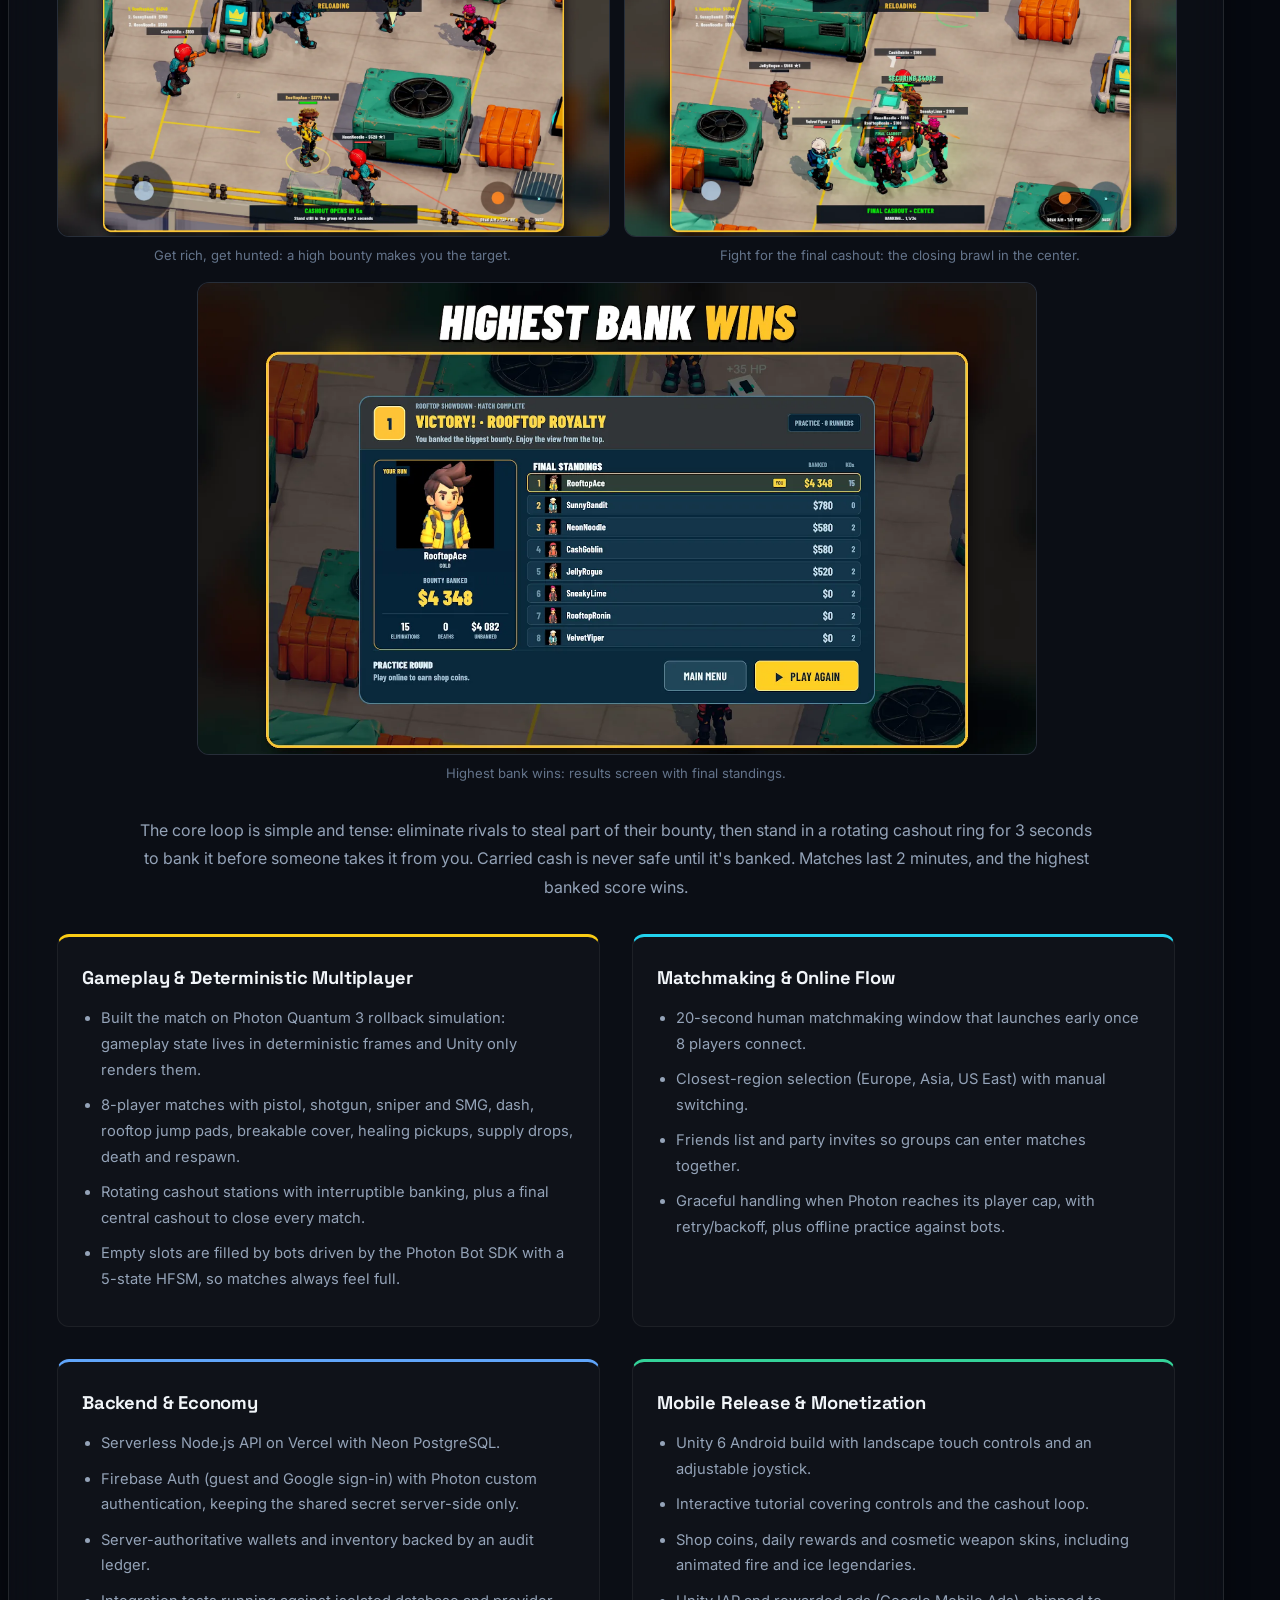
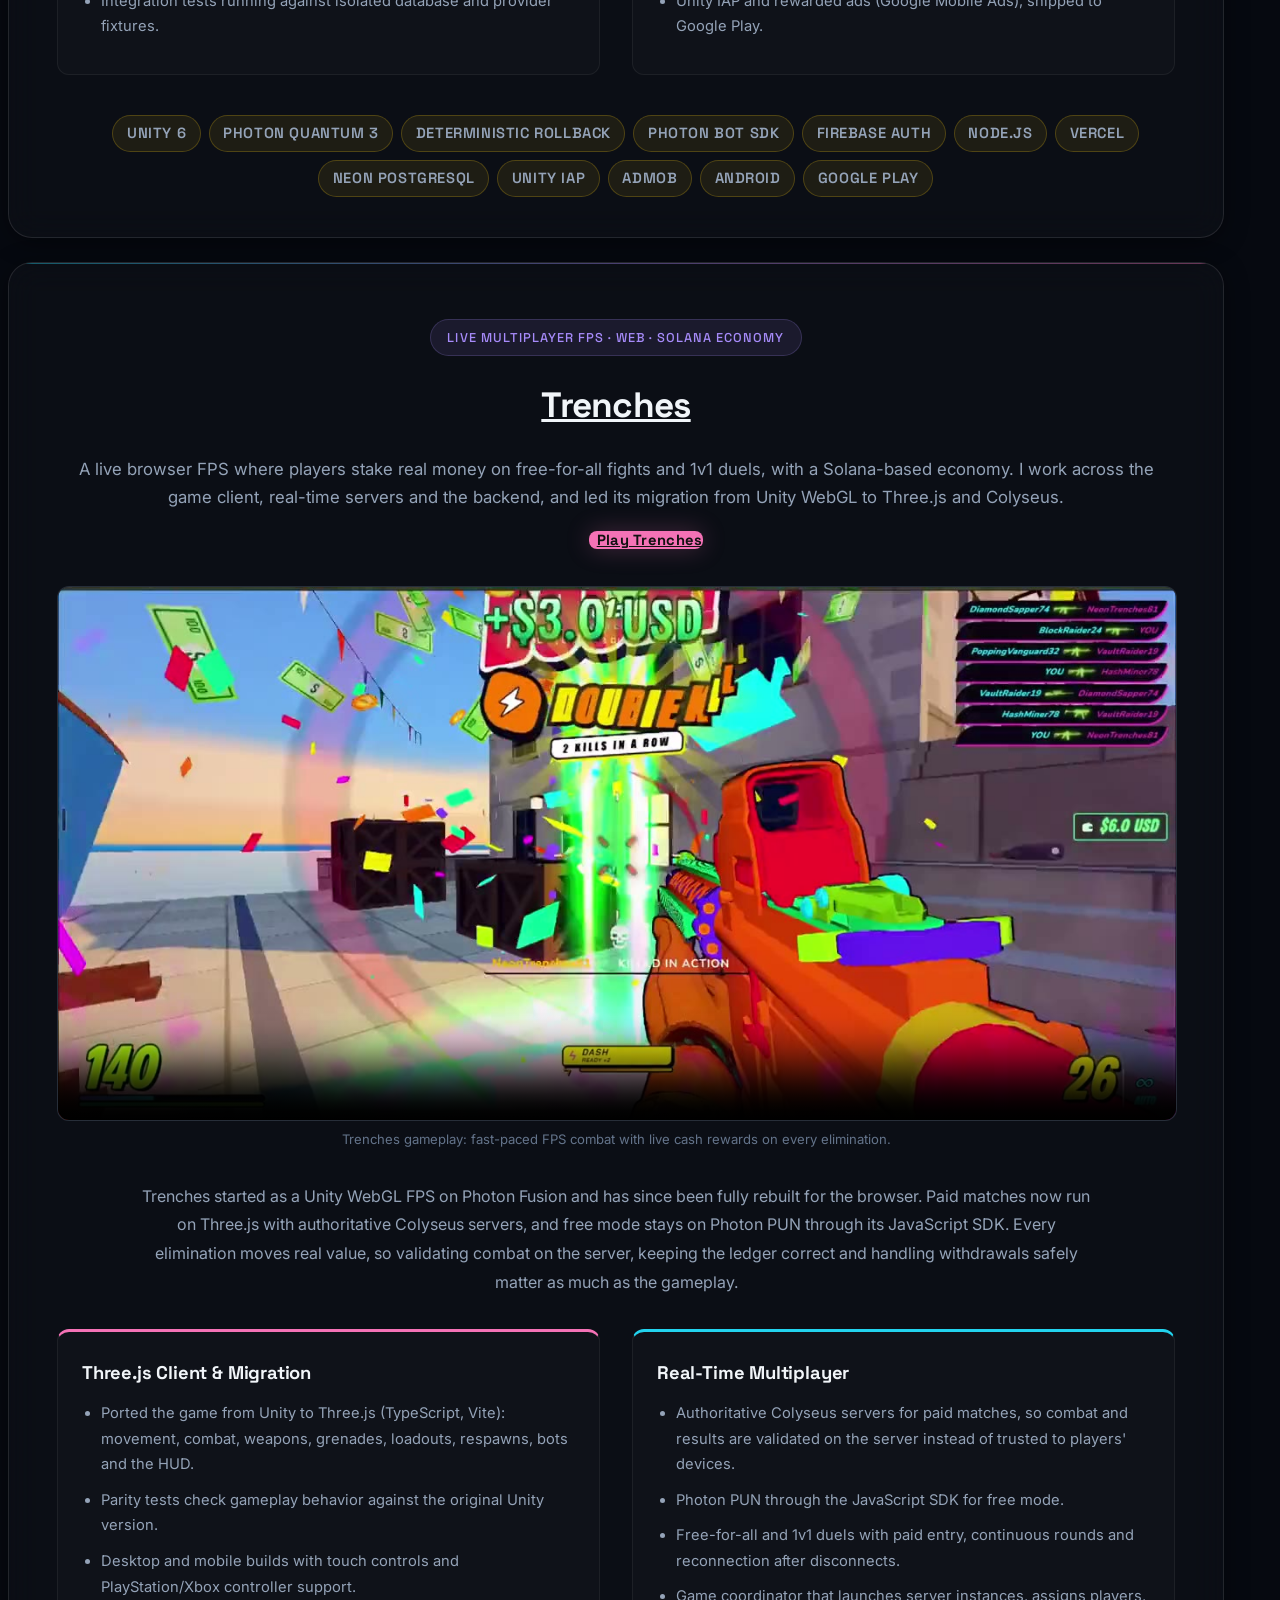
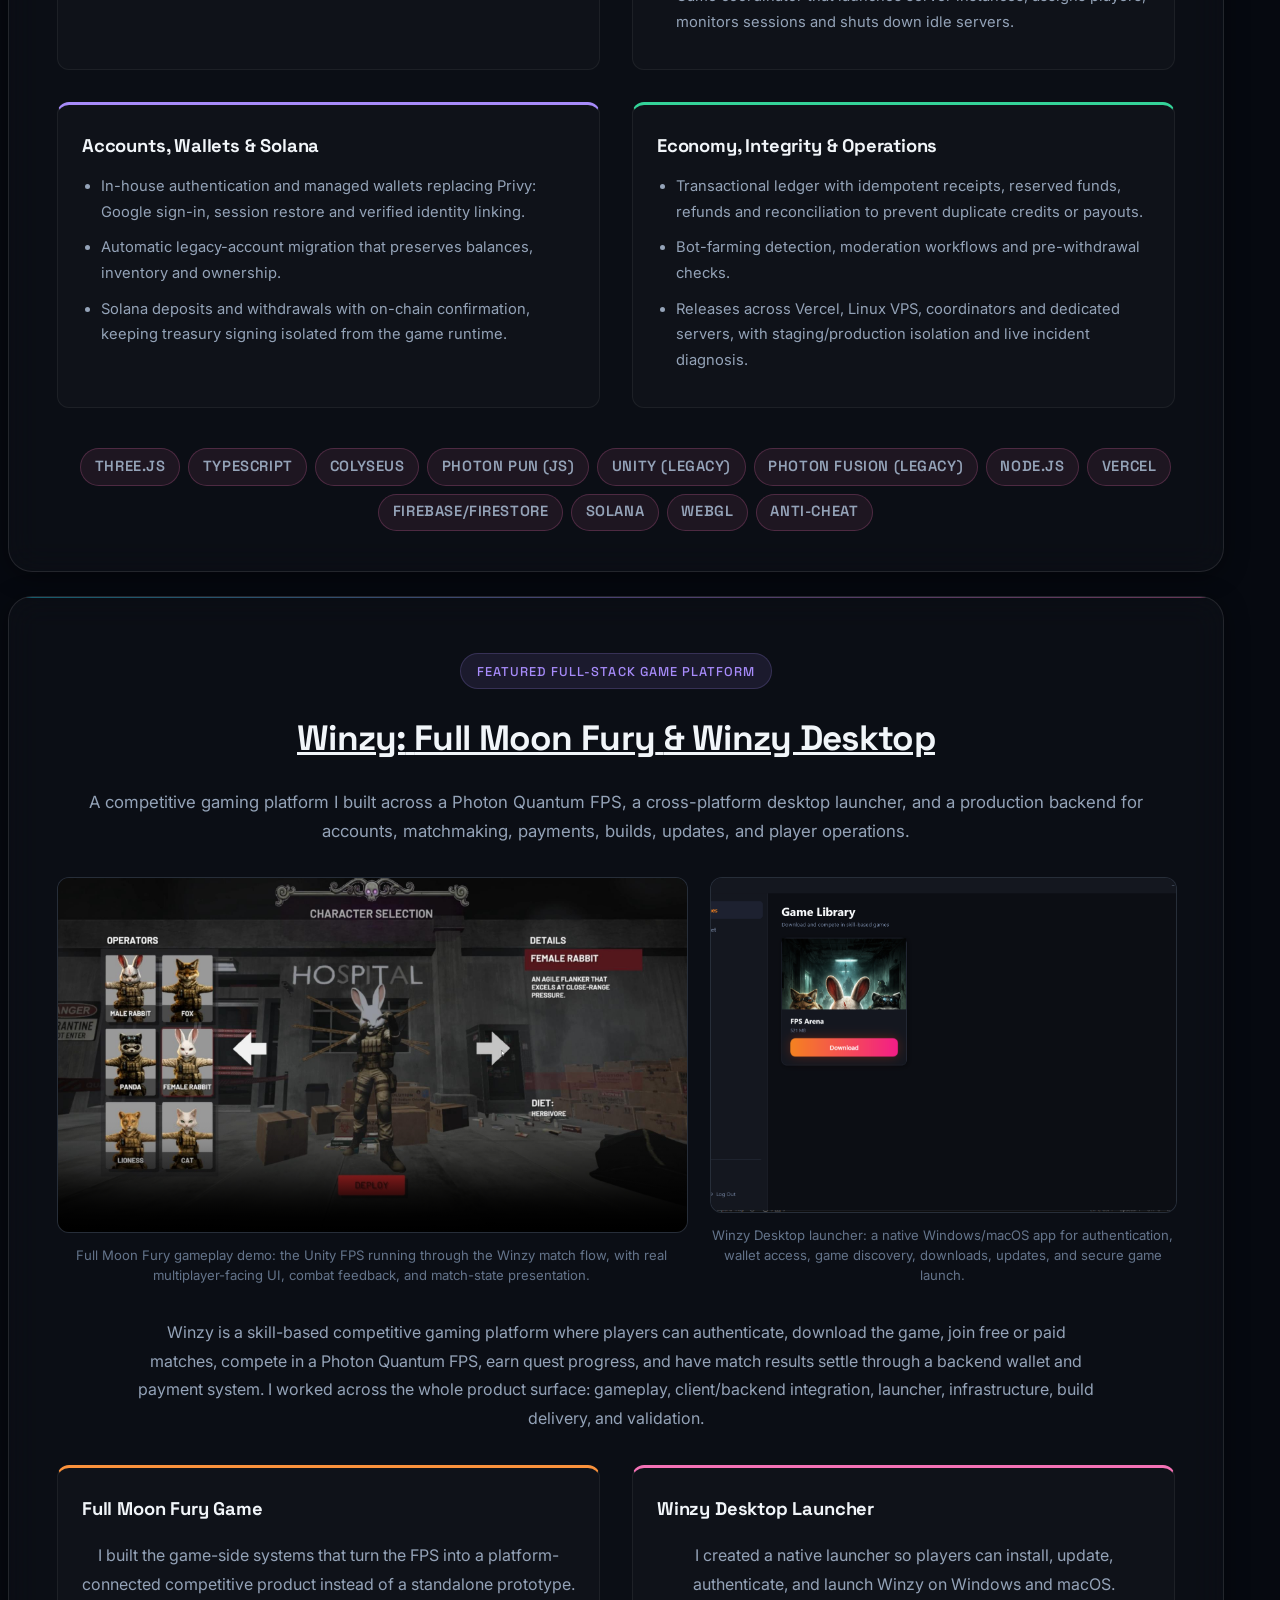
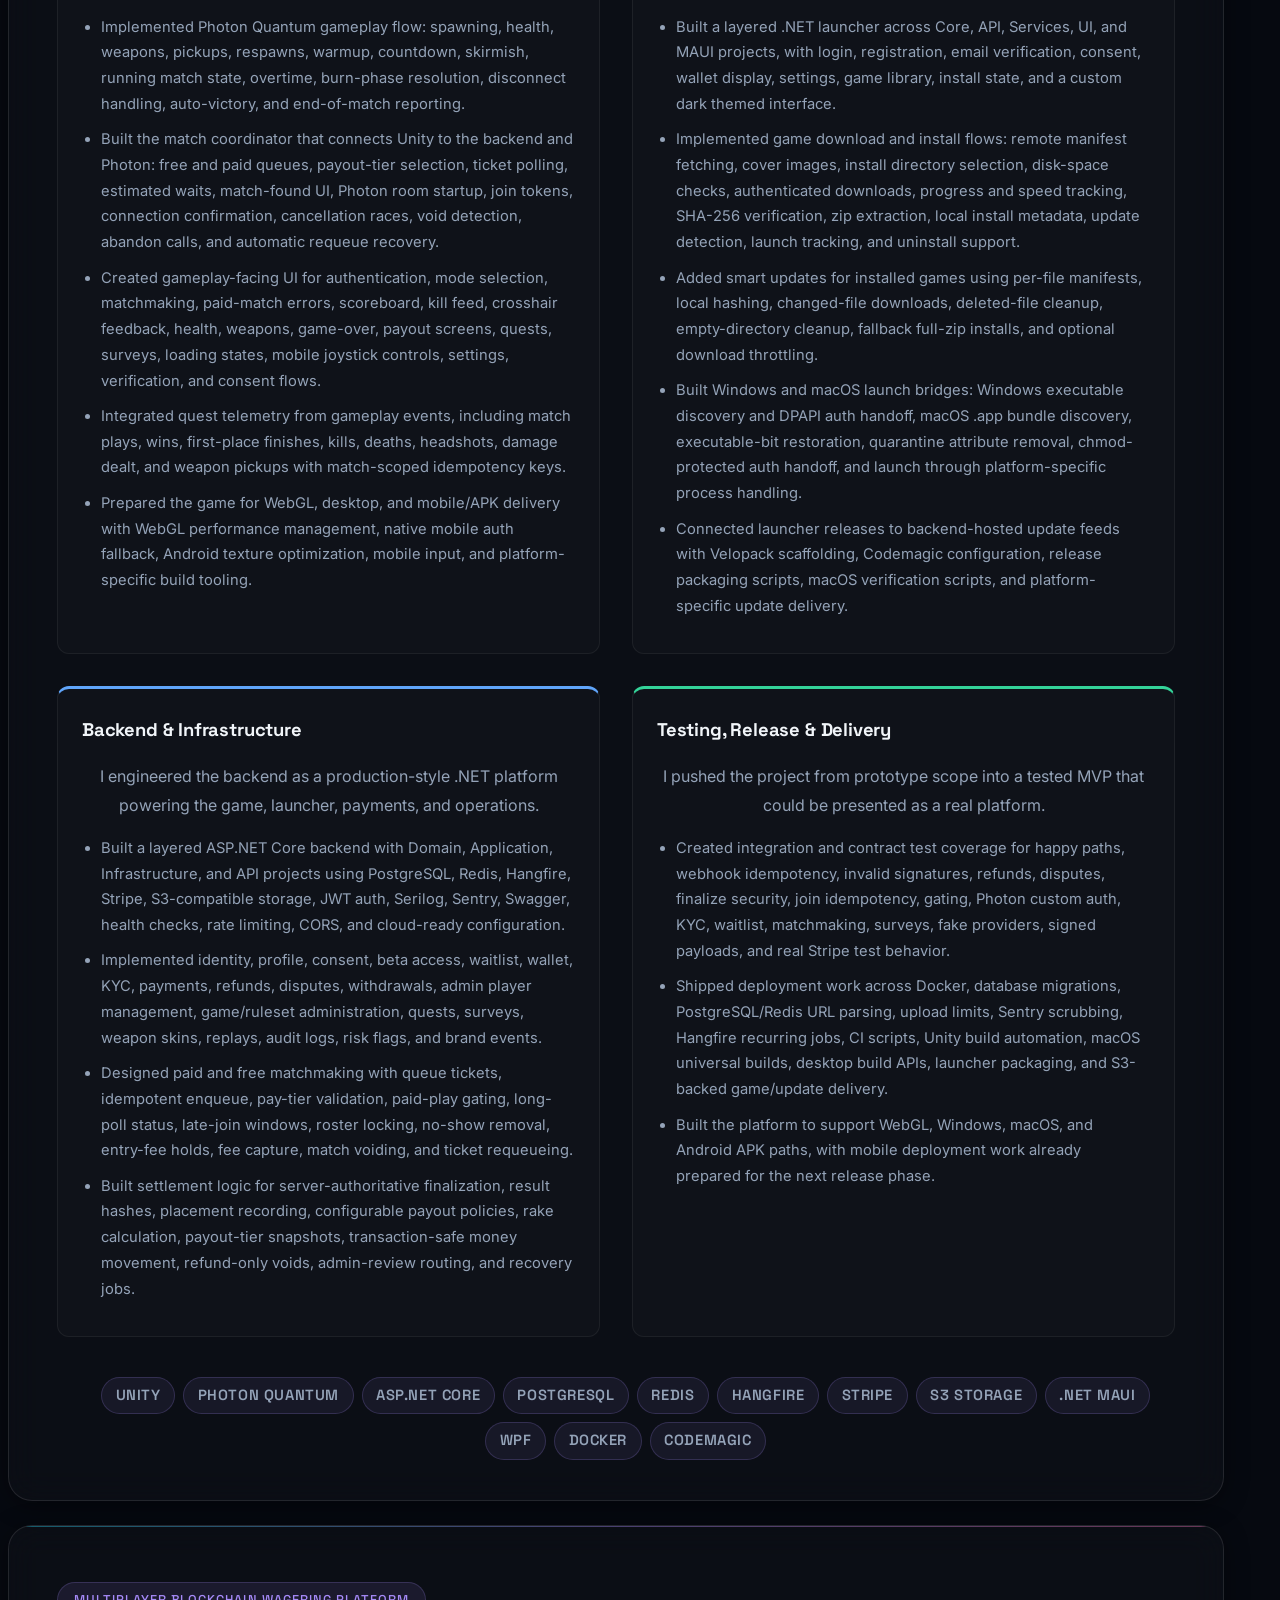
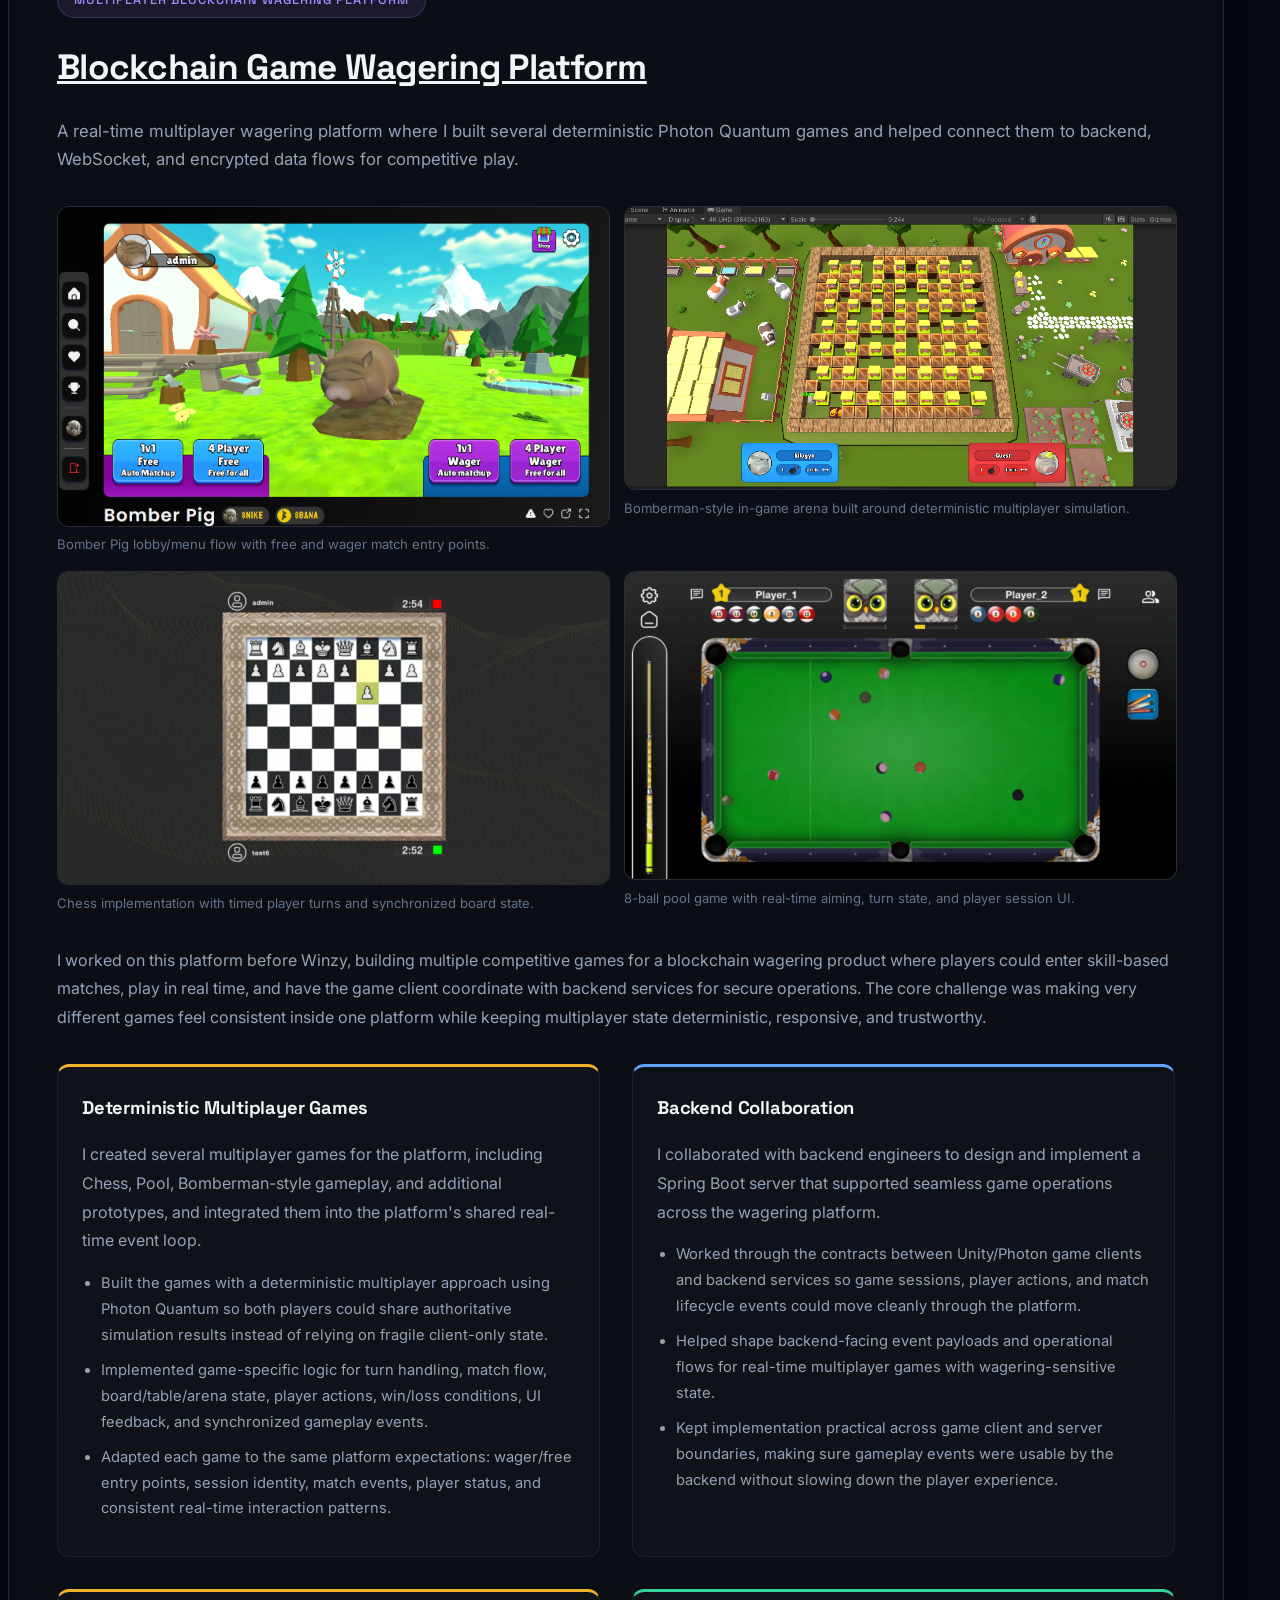
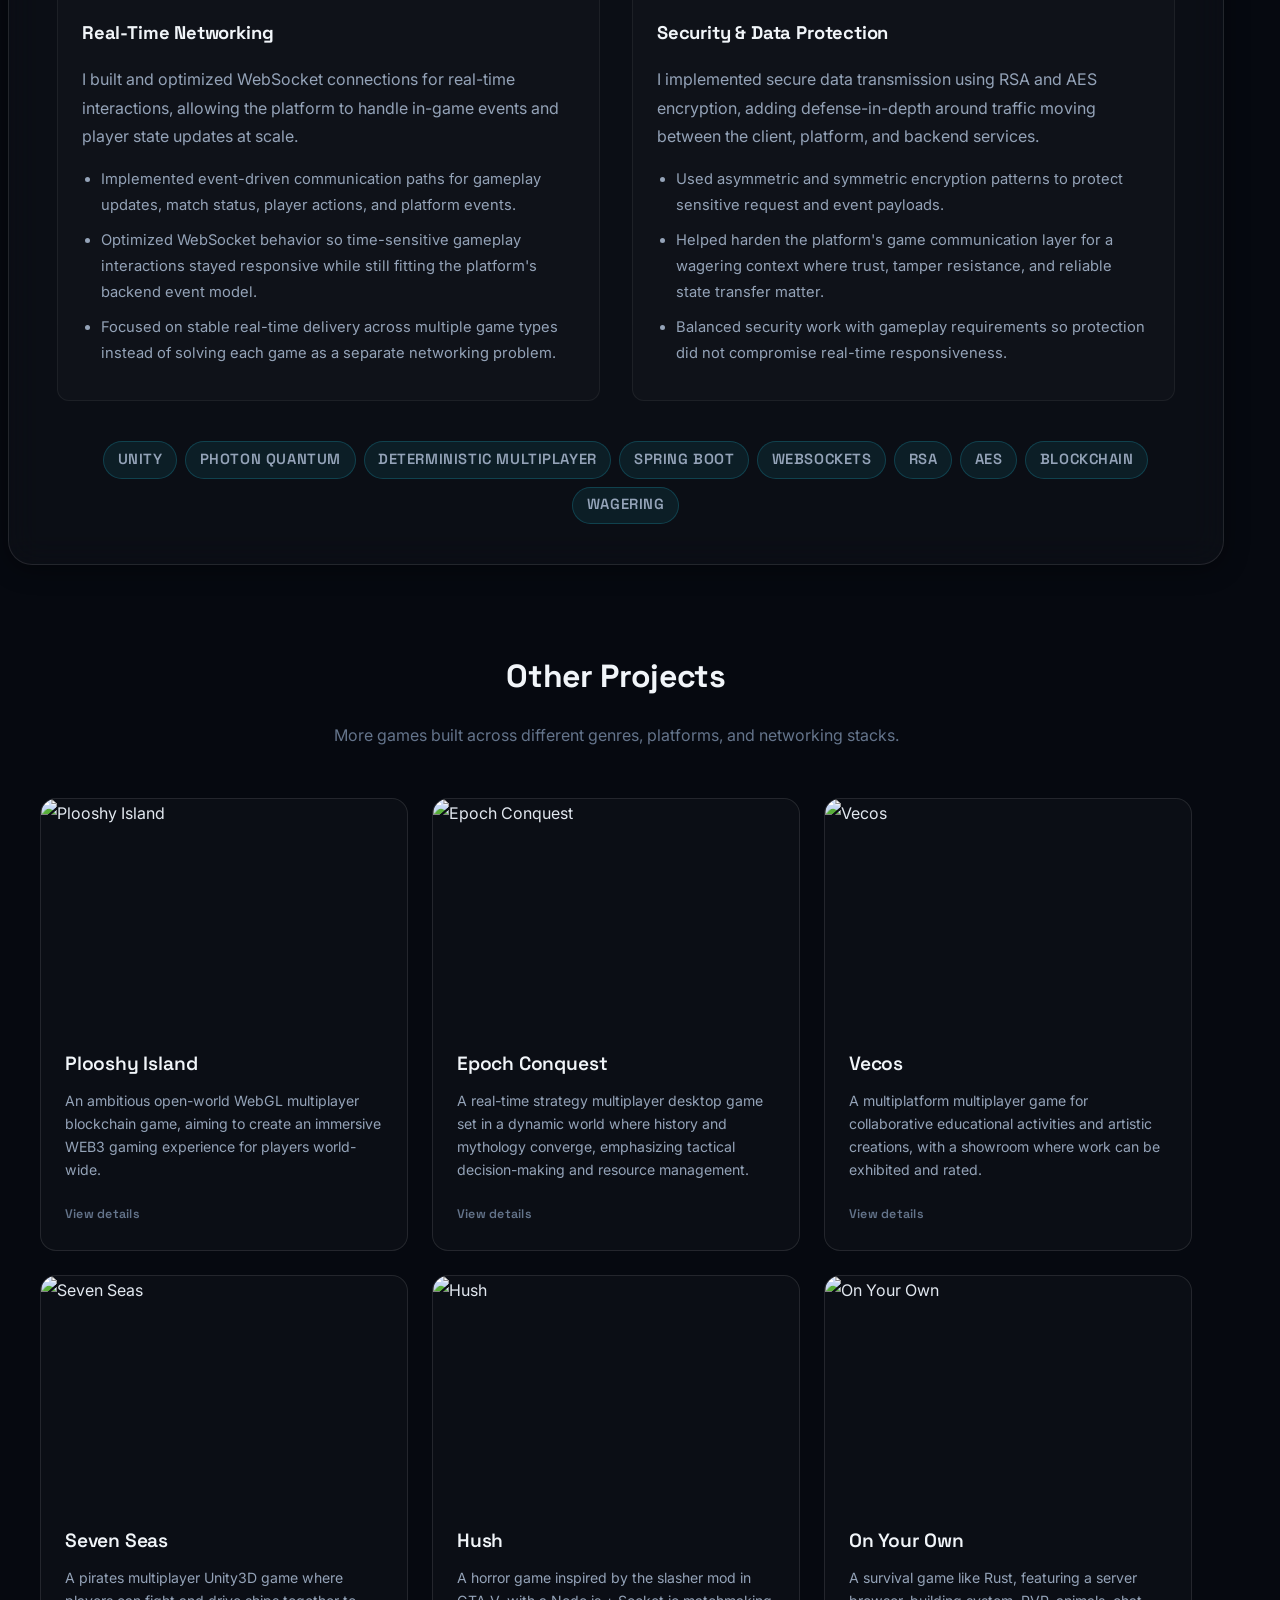
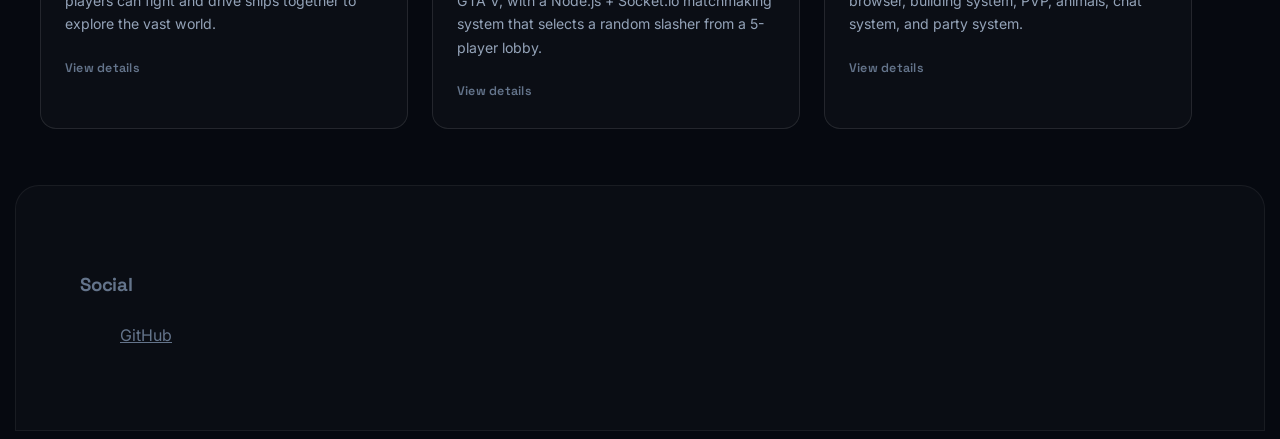
==== commit 9c9ce2f4: "Add Trenches case study with gameplay video - Add Trenches as the third featured case study: live br" ====
--- a/index.html
+++ b/index.html
@@ -274,6 +274,105 @@
 				</ul>
 			</article>
 
+			<!-- Trenches -->
+			<article class="post featured trenches-case-study reveal" id="trenches">
+				<header class="major">
+					<span class="date">Live Multiplayer FPS &middot; Web &middot; Solana Economy</span>
+					<h2><a href="https://playtrenches.com" target="_blank" rel="noopener">Trenches</a></h2>
+					<p>A live browser FPS where players stake real money on free-for-all fights and 1v1 duels, with a
+						Solana-based economy. I work across the game client, real-time servers and the backend, and led
+						its migration from Unity WebGL to Three.js and Colyseus.</p>
+					<ul class="actions special">
+						<li><a href="https://playtrenches.com" target="_blank" rel="noopener"
+								class="button primary trenches-play-btn"><i class="fas fa-crosshairs"></i> Play
+								Trenches</a></li>
+					</ul>
+				</header>
+
+				<div class="trenches-video">
+					<video controls muted playsinline preload="metadata" poster="images/trenches/trenches-poster.jpg"
+						aria-label="Trenches gameplay video">
+						<source src="images/trenches/trenches-gameplay.mp4" type="video/mp4" />
+						Your browser does not support the video tag.
+					</video>
+					<p class="trenches-caption">Trenches gameplay: fast-paced FPS combat with live cash rewards on every
+						elimination.</p>
+				</div>
+
+				<section class="trenches-overview">
+					<p>Trenches started as a Unity WebGL FPS on Photon Fusion and has since been fully rebuilt for the
+						browser. Paid matches now run on Three.js with authoritative Colyseus servers, and free mode stays
+						on Photon PUN through its JavaScript SDK. Every elimination moves real value, so validating combat
+						on the server, keeping the ledger correct and handling withdrawals safely matter as much as the
+						gameplay.</p>
+				</section>
+
+				<div class="trenches-grid">
+					<section class="trenches-panel client">
+						<h3>Three.js Client &amp; Migration</h3>
+						<ul>
+							<li>Ported the game from Unity to Three.js (TypeScript, Vite): movement, combat, weapons,
+								grenades, loadouts, respawns, bots and the HUD.</li>
+							<li>Parity tests check gameplay behavior against the original Unity version.</li>
+							<li>Desktop and mobile builds with touch controls and PlayStation/Xbox controller support.
+							</li>
+						</ul>
+					</section>
+
+					<section class="trenches-panel realtime">
+						<h3>Real-Time Multiplayer</h3>
+						<ul>
+							<li>Authoritative Colyseus servers for paid matches, so combat and results are validated on
+								the server instead of trusted to players' devices.</li>
+							<li>Photon PUN through the JavaScript SDK for free mode.</li>
+							<li>Free-for-all and 1v1 duels with paid entry, continuous rounds and reconnection after
+								disconnects.</li>
+							<li>Game coordinator that launches server instances, assigns players, monitors sessions and
+								shuts down idle servers.</li>
+						</ul>
+					</section>
+				</div>
+
+				<div class="trenches-grid">
+					<section class="trenches-panel wallet">
+						<h3>Accounts, Wallets &amp; Solana</h3>
+						<ul>
+							<li>In-house authentication and managed wallets replacing Privy: Google sign-in, session
+								restore and verified identity linking.</li>
+							<li>Automatic legacy-account migration that preserves balances, inventory and ownership.</li>
+							<li>Solana deposits and withdrawals with on-chain confirmation, keeping treasury signing
+								isolated from the game runtime.</li>
+						</ul>
+					</section>
+
+					<section class="trenches-panel ops">
+						<h3>Economy, Integrity &amp; Operations</h3>
+						<ul>
+							<li>Transactional ledger with idempotent receipts, reserved funds, refunds and reconciliation
+								to prevent duplicate credits or payouts.</li>
+							<li>Bot-farming detection, moderation workflows and pre-withdrawal checks.</li>
+							<li>Releases across Vercel, Linux VPS, coordinators and dedicated servers, with
+								staging/production isolation and live incident diagnosis.</li>
+						</ul>
+					</section>
+				</div>
+
+				<ul class="trenches-tags">
+					<li>Three.js</li>
+					<li>TypeScript</li>
+					<li>Colyseus</li>
+					<li>Photon PUN (JS)</li>
+					<li>Unity (legacy)</li>
+					<li>Photon Fusion (legacy)</li>
+					<li>Node.js</li>
+					<li>Vercel</li>
+					<li>Firebase/Firestore</li>
+					<li>Solana</li>
+					<li>WebGL</li>
+					<li>Anti-Cheat</li>
+				</ul>
+			</article>
+
 			<!-- Winzy -->
 			<article class="post featured winzy-case-study reveal">
 				<header class="major">
--- a/assets/css/custom.css
+++ b/assets/css/custom.css
@@ -1150,6 +1150,158 @@
   }
 
   .bounty-case-study .bounty-tags {
+    justify-content: flex-start;
+  }
+}
+
+
+/* ================================================================
+   11c. TRENCHES CASE STUDY
+   ================================================================ */
+
+.trenches-case-study .trenches-play-btn {
+  background: var(--accent-magenta) !important;
+  color: #111 !important;
+  box-shadow: 0 0 24px rgba(244, 114, 182, 0.25) !important;
+}
+
+.trenches-case-study .trenches-play-btn:hover {
+  box-shadow: 0 0 32px rgba(244, 114, 182, 0.45) !important;
+}
+
+.trenches-case-study .trenches-play-btn i {
+  margin-right: 0.5rem;
+}
+
+.trenches-case-study .trenches-video {
+  margin: 2rem 0;
+}
+
+.trenches-case-study video {
+  display: block;
+  width: 100%;
+  border-radius: var(--radius-md) !important;
+  border: solid 1px var(--border-glass) !important;
+  background: var(--bg-secondary);
+}
+
+.trenches-case-study .trenches-caption {
+  margin: 0.55rem 0 0;
+  color: var(--text-muted) !important;
+  font-size: 0.82rem;
+  line-height: 1.5;
+  text-align: left;
+}
+
+.trenches-case-study .trenches-overview {
+  max-width: 60rem;
+  margin: 0 auto 2rem auto;
+}
+
+.trenches-case-study .trenches-overview p {
+  color: var(--text-secondary) !important;
+}
+
+.trenches-case-study .trenches-grid {
+  display: grid;
+  grid-template-columns: repeat(2, minmax(0, 1fr));
+  gap: 2rem;
+  margin: 2rem 0;
+  text-align: left;
+}
+
+.trenches-case-study .trenches-panel {
+  min-width: 0;
+  padding: 1.5rem;
+  border-radius: var(--radius-md);
+  background: rgba(255, 255, 255, 0.02);
+  border: 1px solid var(--border-subtle);
+  border-top: solid 3px var(--accent-magenta);
+  transition: border-color 0.3s var(--ease-smooth), background 0.3s var(--ease-smooth);
+}
+
+.trenches-case-study .trenches-panel:hover {
+  background: rgba(255, 255, 255, 0.04);
+  border-color: var(--border-glass);
+}
+
+.trenches-case-study .trenches-panel.realtime { border-top-color: var(--accent-cyan); }
+.trenches-case-study .trenches-panel.wallet { border-top-color: var(--accent-violet); }
+.trenches-case-study .trenches-panel.ops { border-top-color: var(--accent-emerald); }
+
+.trenches-case-study .trenches-panel h3 {
+  margin: 0 0 0.75rem 0 !important;
+  font-size: 1.15rem !important;
+}
+
+.trenches-case-study .trenches-panel ul {
+  margin: 0 0 0 1.15rem;
+  padding: 0;
+  list-style: disc;
+}
+
+.trenches-case-study .trenches-panel li {
+  margin-bottom: 0.6rem;
+  color: var(--text-secondary);
+  line-height: 1.7;
+  font-size: 0.92rem;
+}
+
+.trenches-case-study .trenches-tags {
+  display: flex;
+  flex-wrap: wrap;
+  justify-content: center;
+  gap: 0.5rem;
+  list-style: none !important;
+  margin: 2.5rem 0 0 0;
+  padding: 0;
+}
+
+.trenches-case-study .trenches-tags li {
+  background: rgba(244, 114, 182, 0.08);
+  border: solid 1px rgba(244, 114, 182, 0.22);
+  border-radius: 100px;
+  font-family: 'Space Grotesk', sans-serif;
+  font-size: 0.72rem;
+  font-weight: 600;
+  letter-spacing: 0.04em;
+  padding: 0.3rem 0.85rem;
+  text-transform: uppercase;
+  color: var(--accent-magenta);
+  transition: all 0.3s var(--ease-smooth);
+}
+
+.trenches-case-study .trenches-tags li:hover {
+  background: rgba(244, 114, 182, 0.15);
+  border-color: rgba(244, 114, 182, 0.4);
+}
+
+@media screen and (max-width: 980px) {
+  .trenches-case-study .trenches-grid {
+    grid-template-columns: 1fr;
+  }
+}
+
+@media screen and (max-width: 736px) {
+  .trenches-case-study {
+    box-sizing: border-box;
+    max-width: 100% !important;
+    overflow: hidden;
+  }
+
+  .trenches-case-study header.major h2 {
+    font-size: 1.35rem !important;
+    letter-spacing: 0 !important;
+    line-height: 1.18 !important;
+  }
+
+  .trenches-case-study p,
+  .trenches-case-study li {
+    overflow-wrap: anywhere;
+    text-align: left !important;
+  }
+
+  .trenches-case-study .trenches-tags {
     justify-content: flex-start;
   }
 }
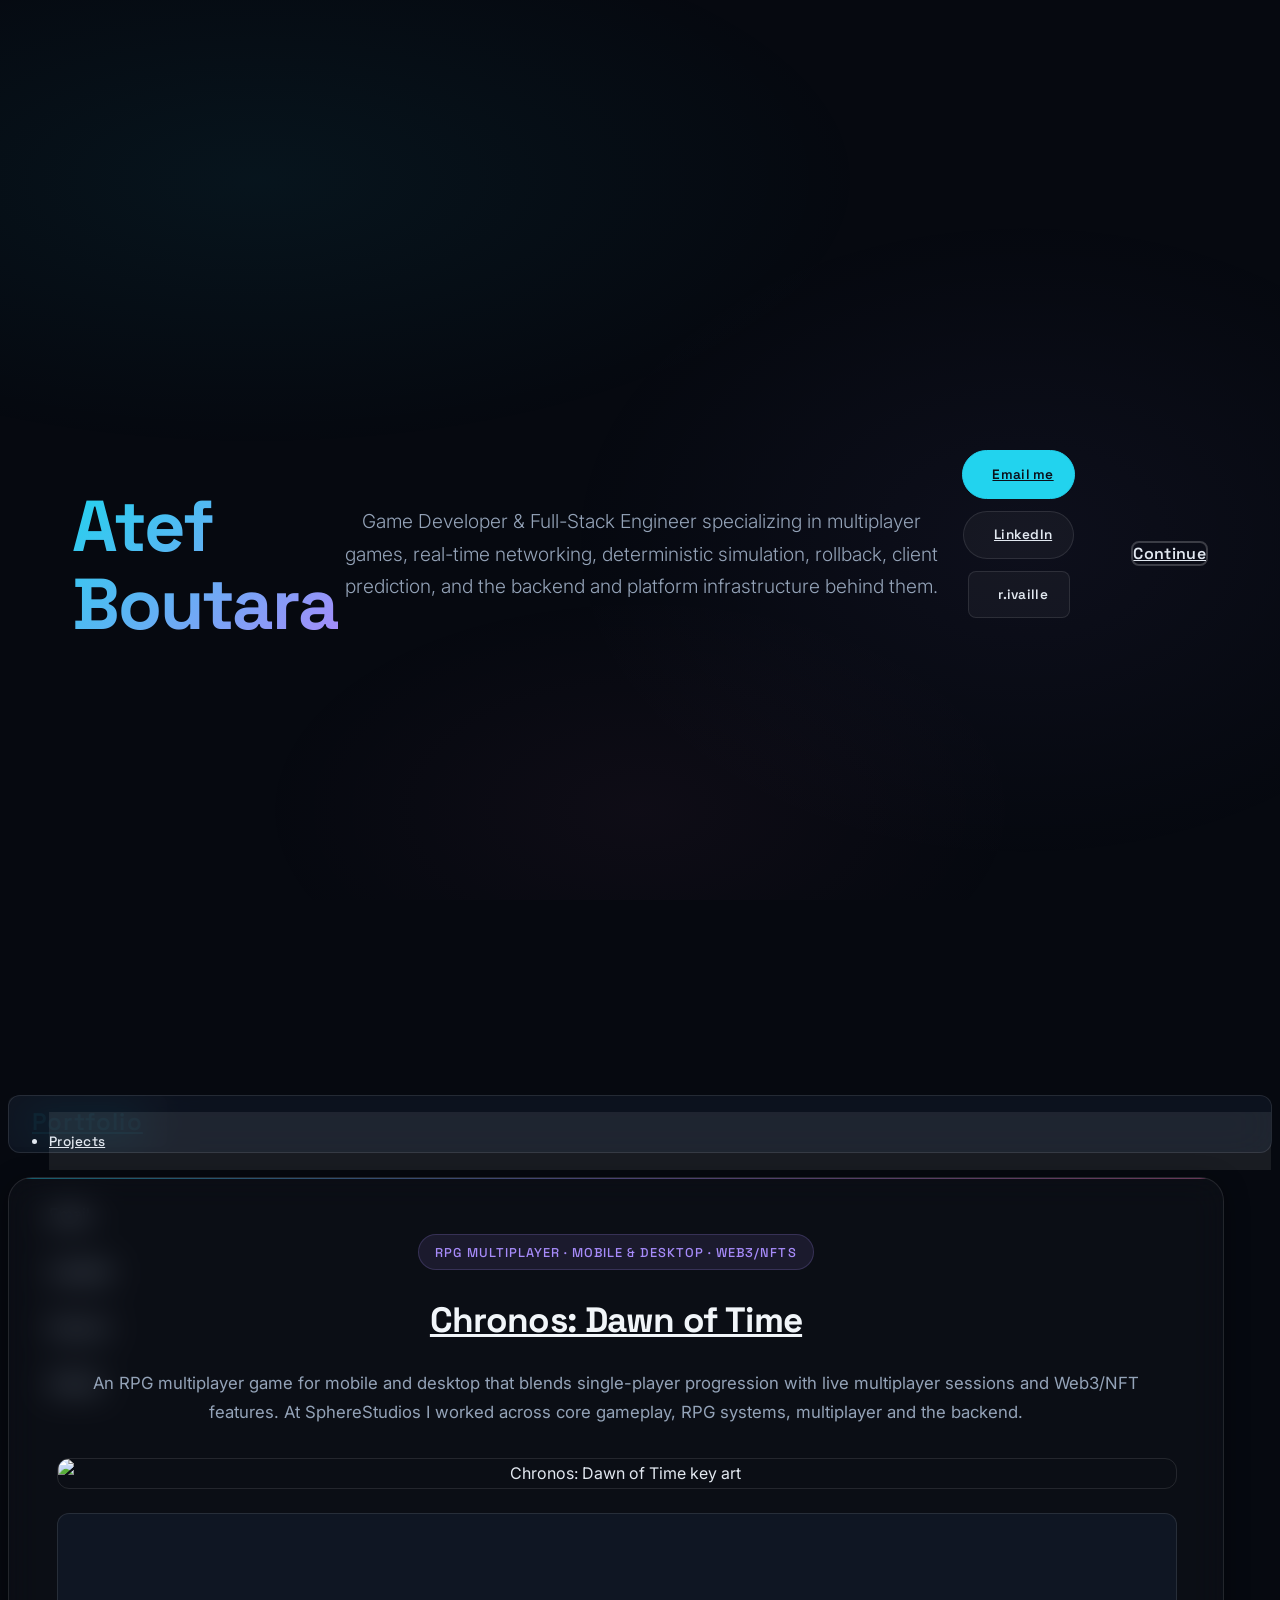
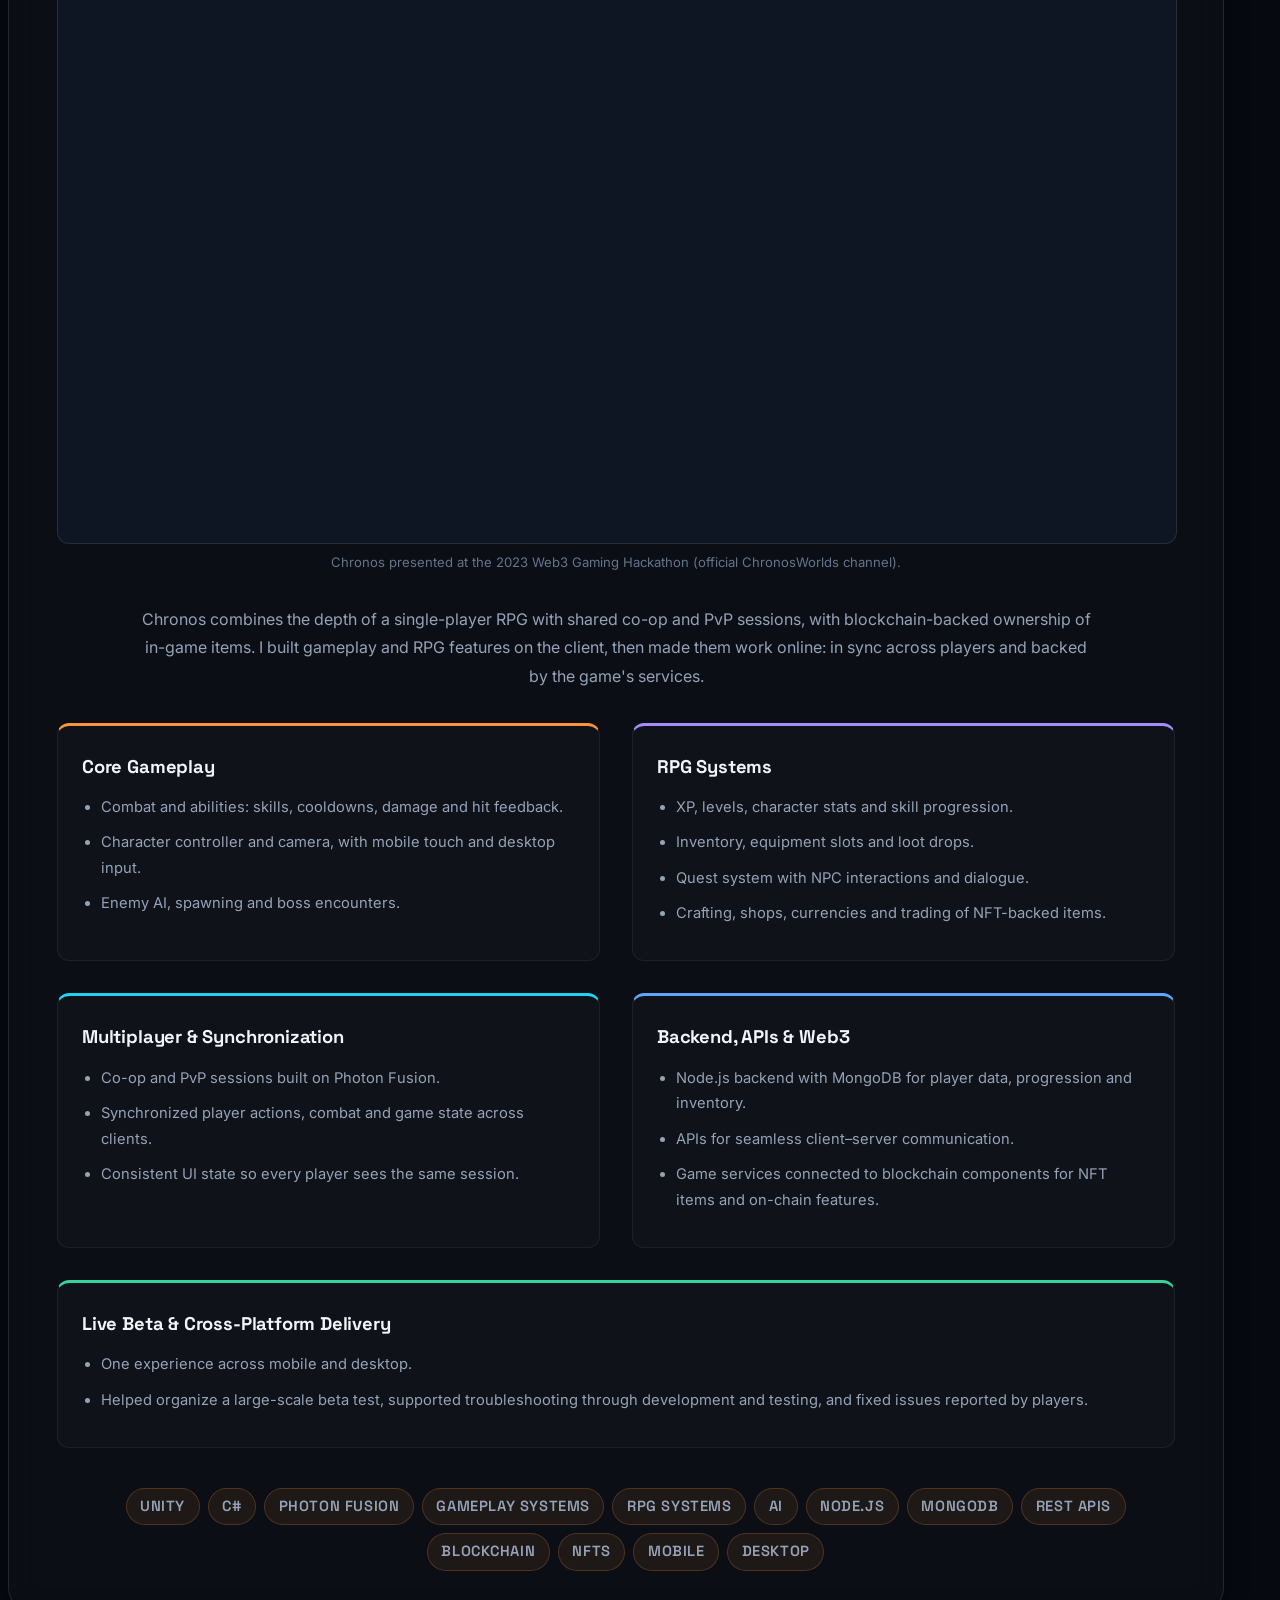
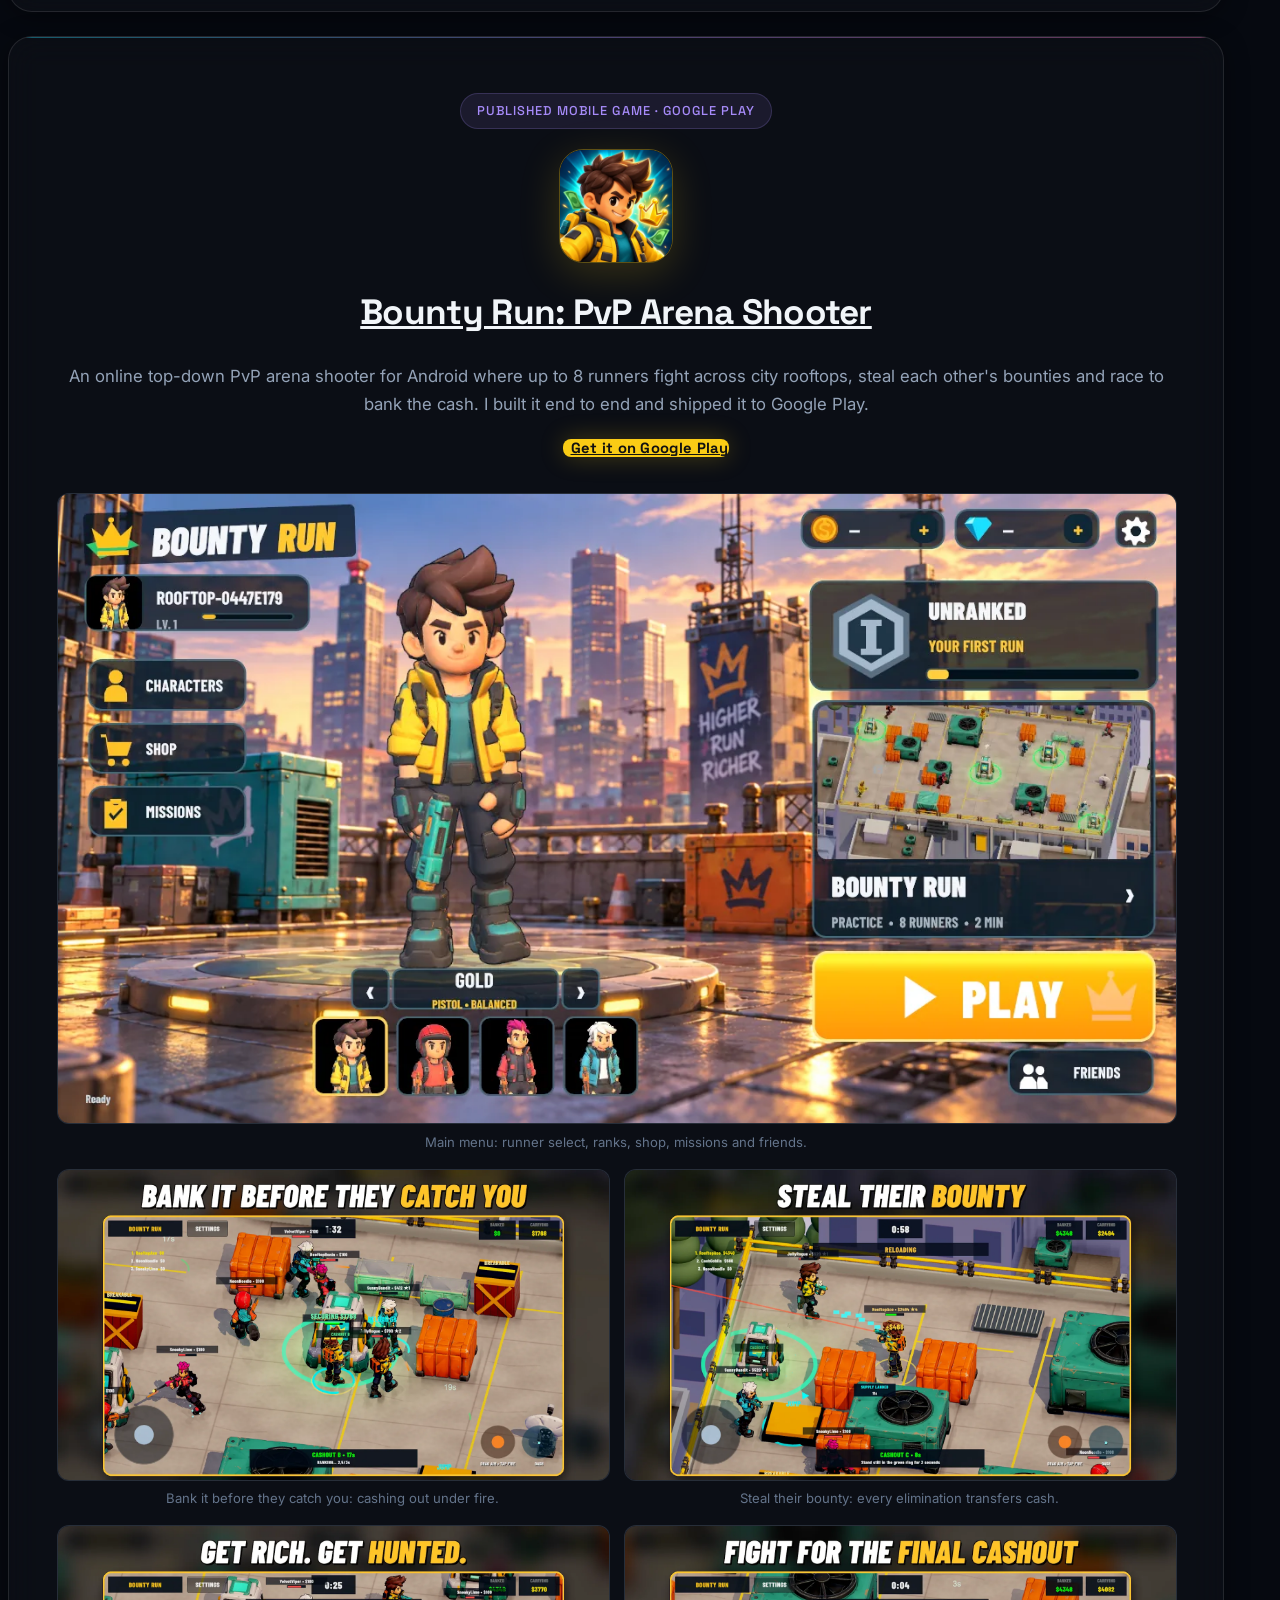
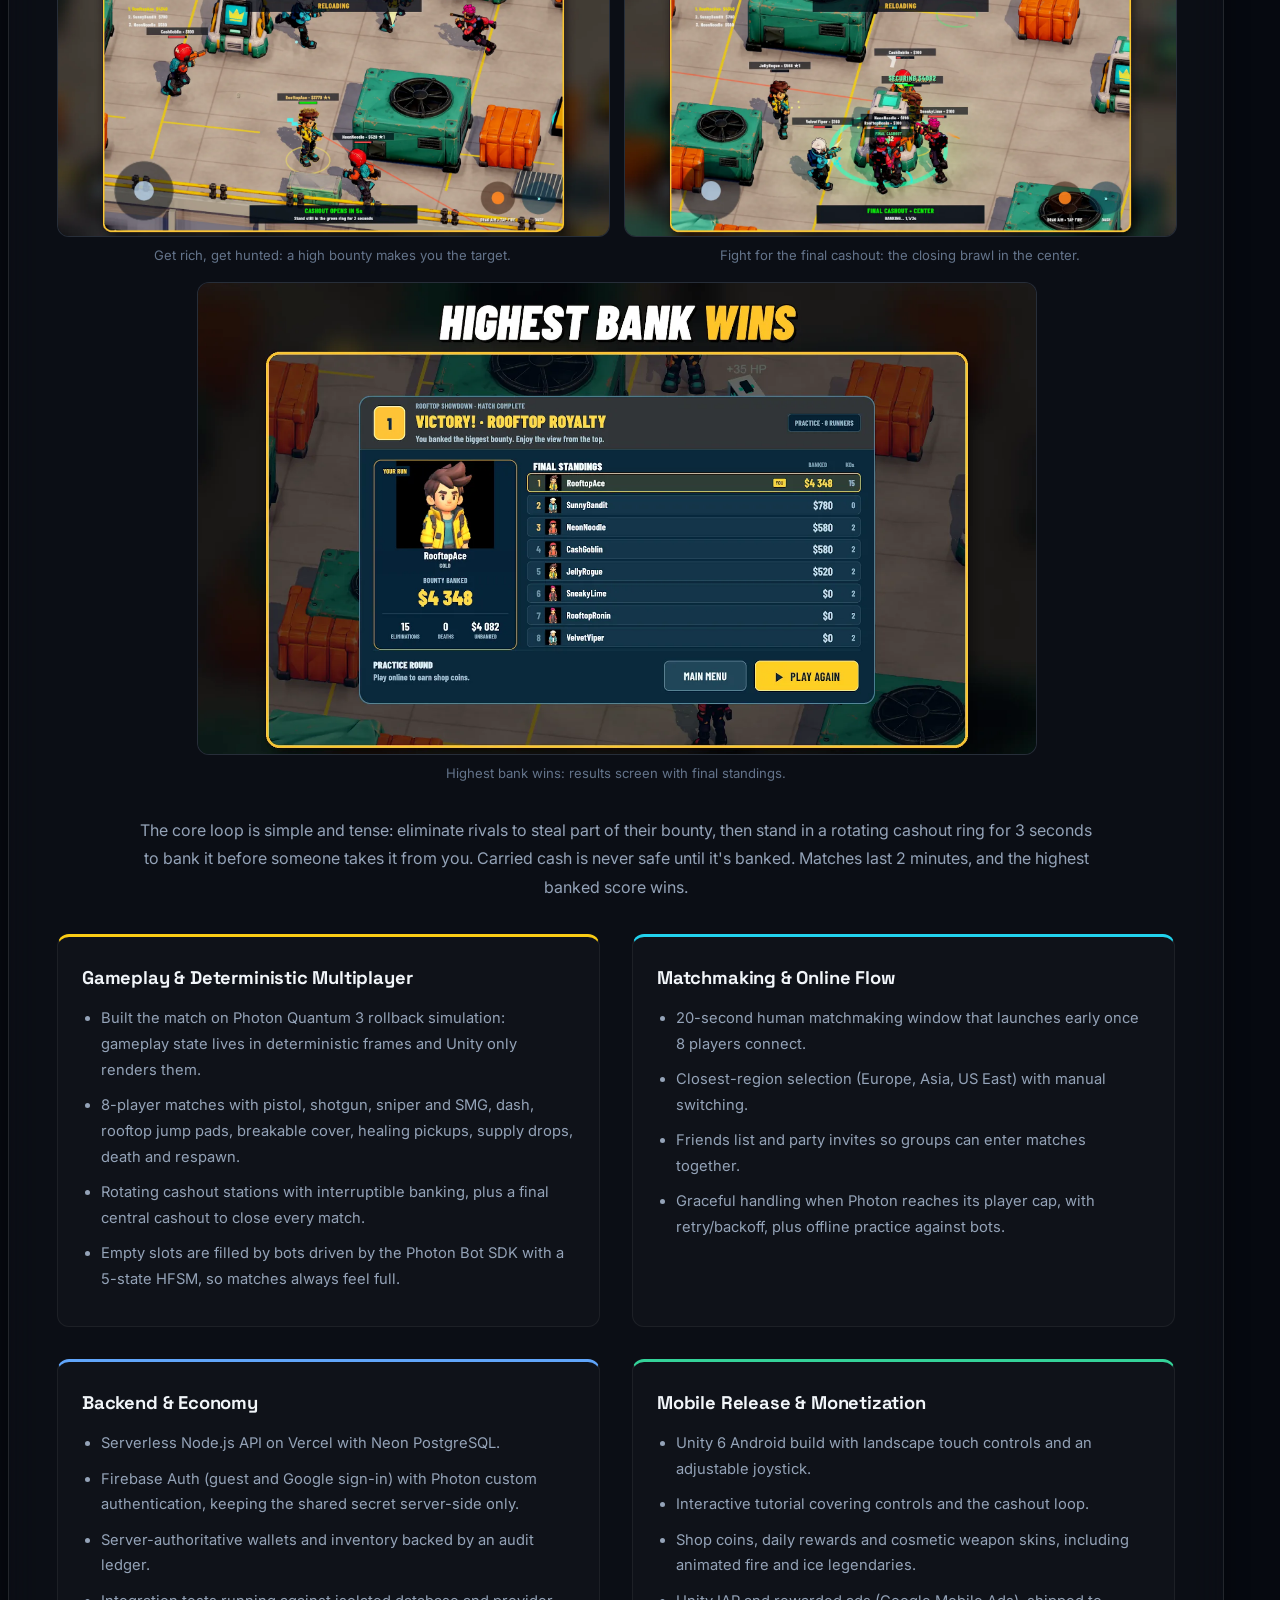
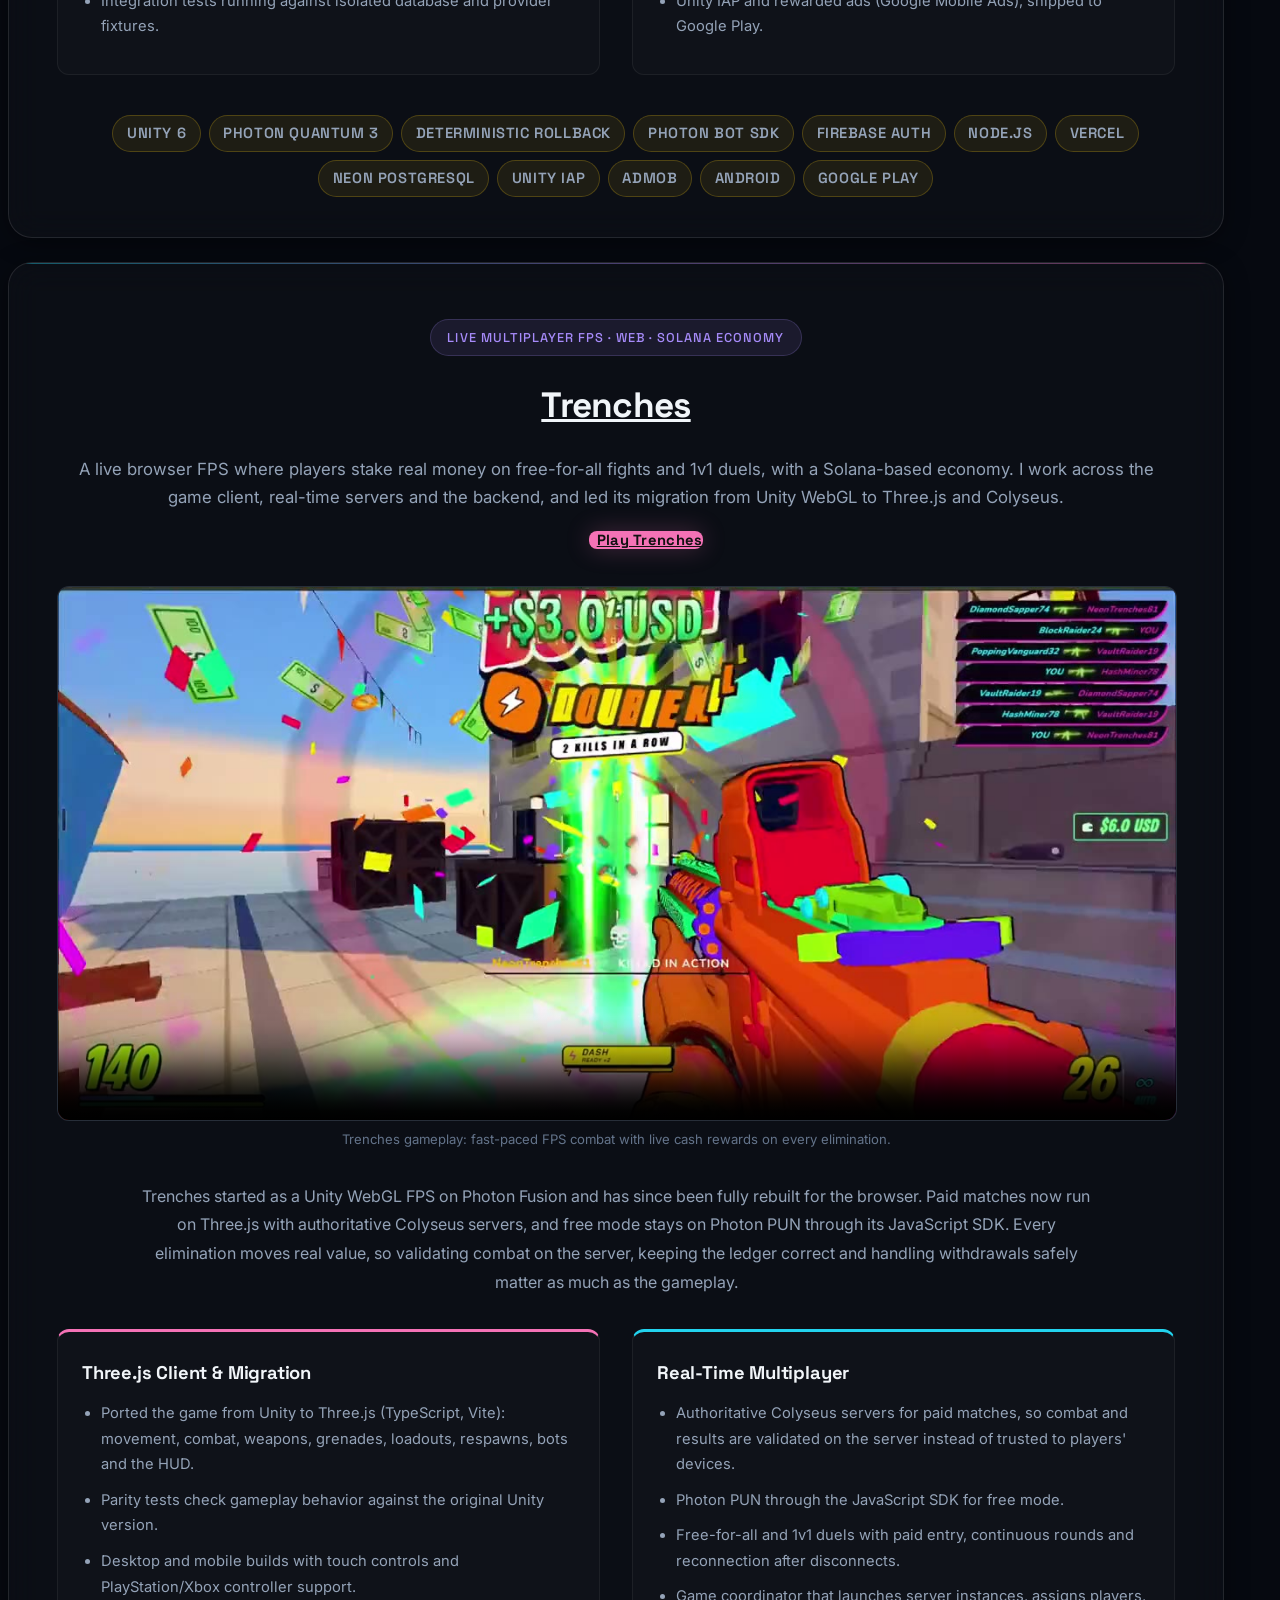
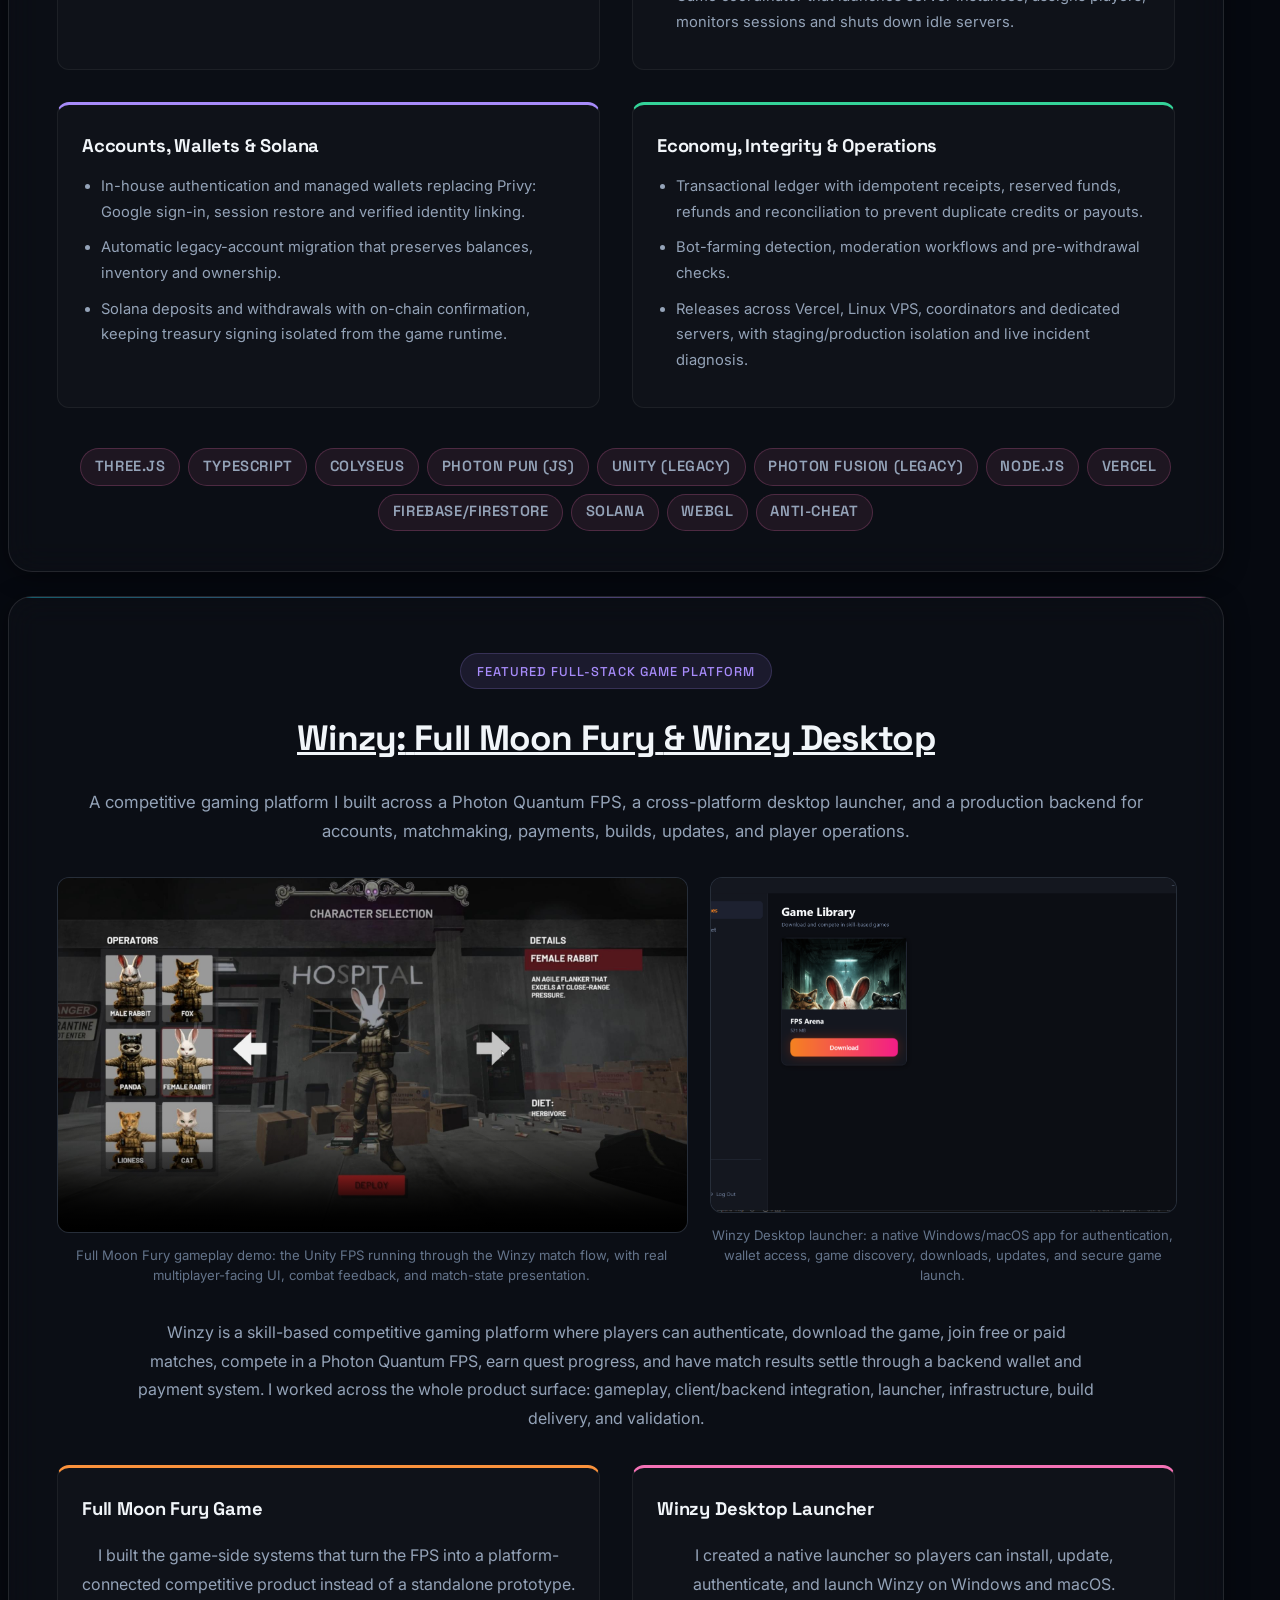
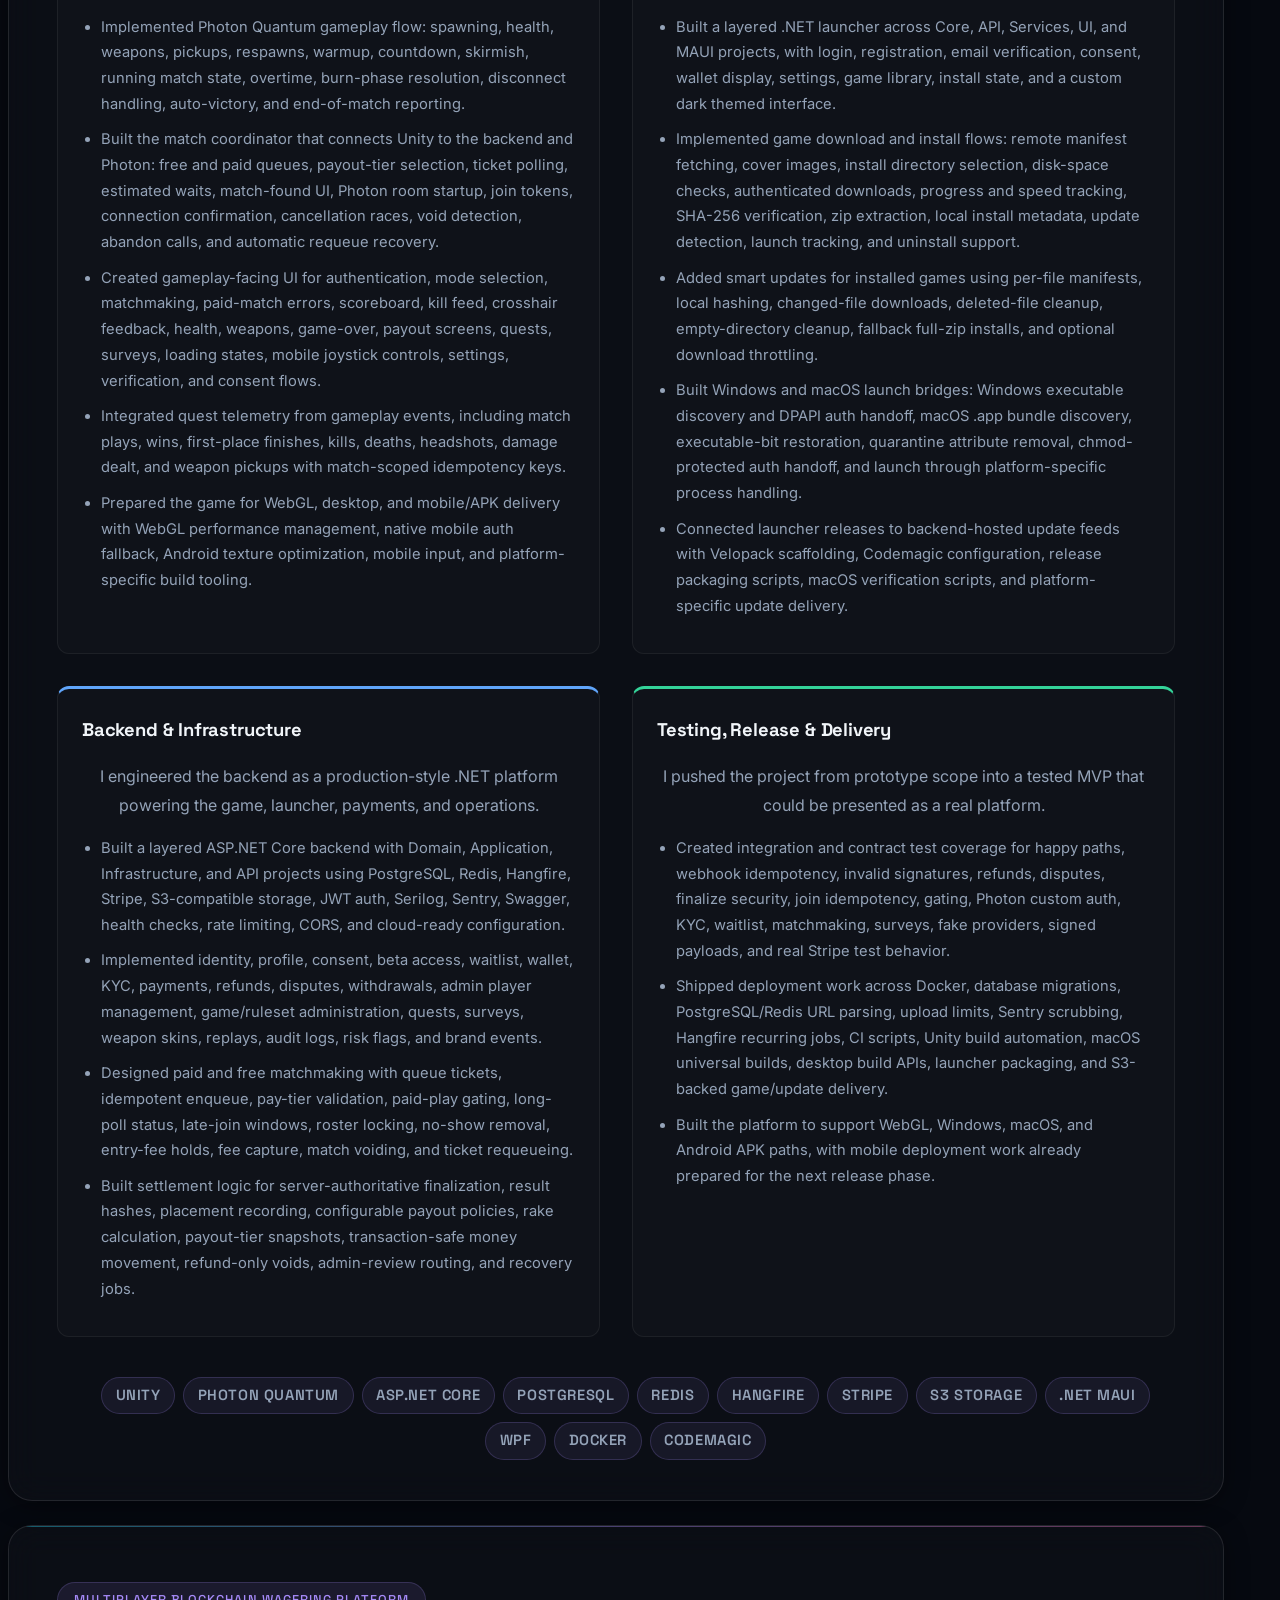
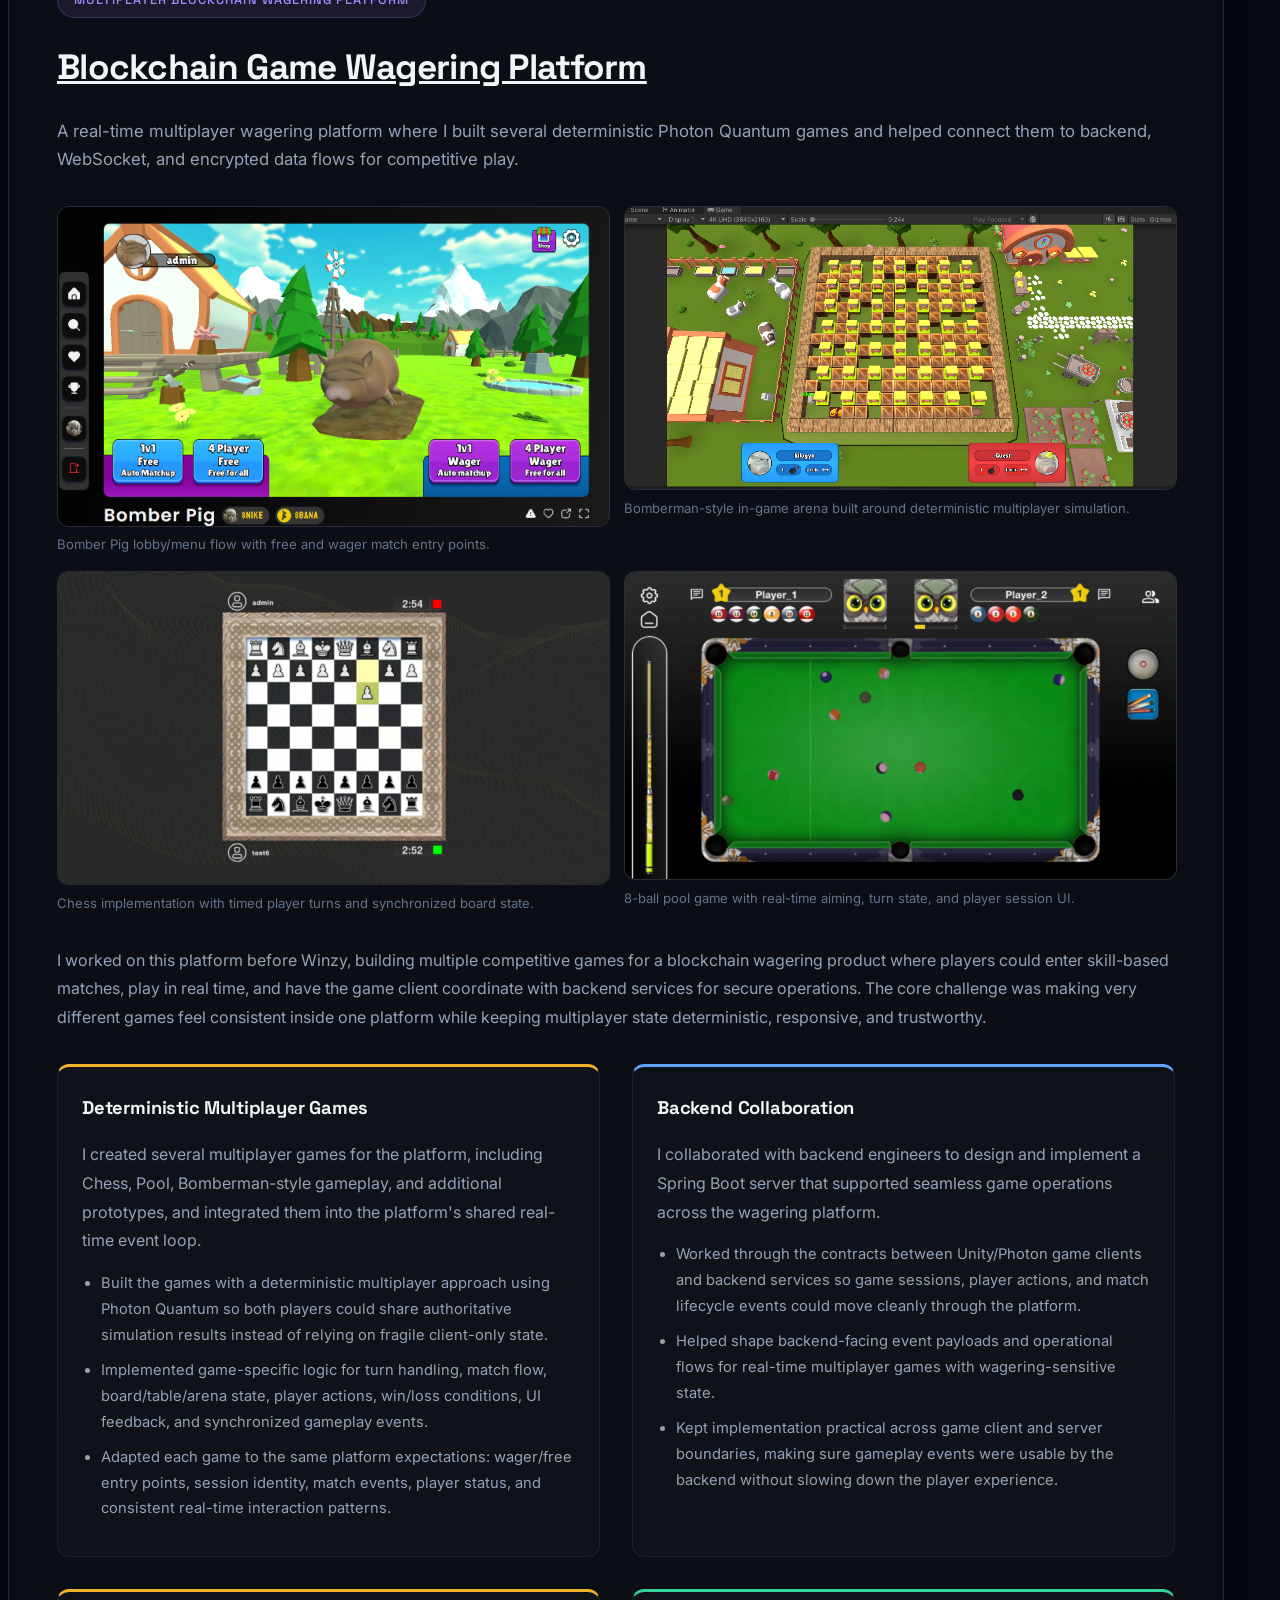
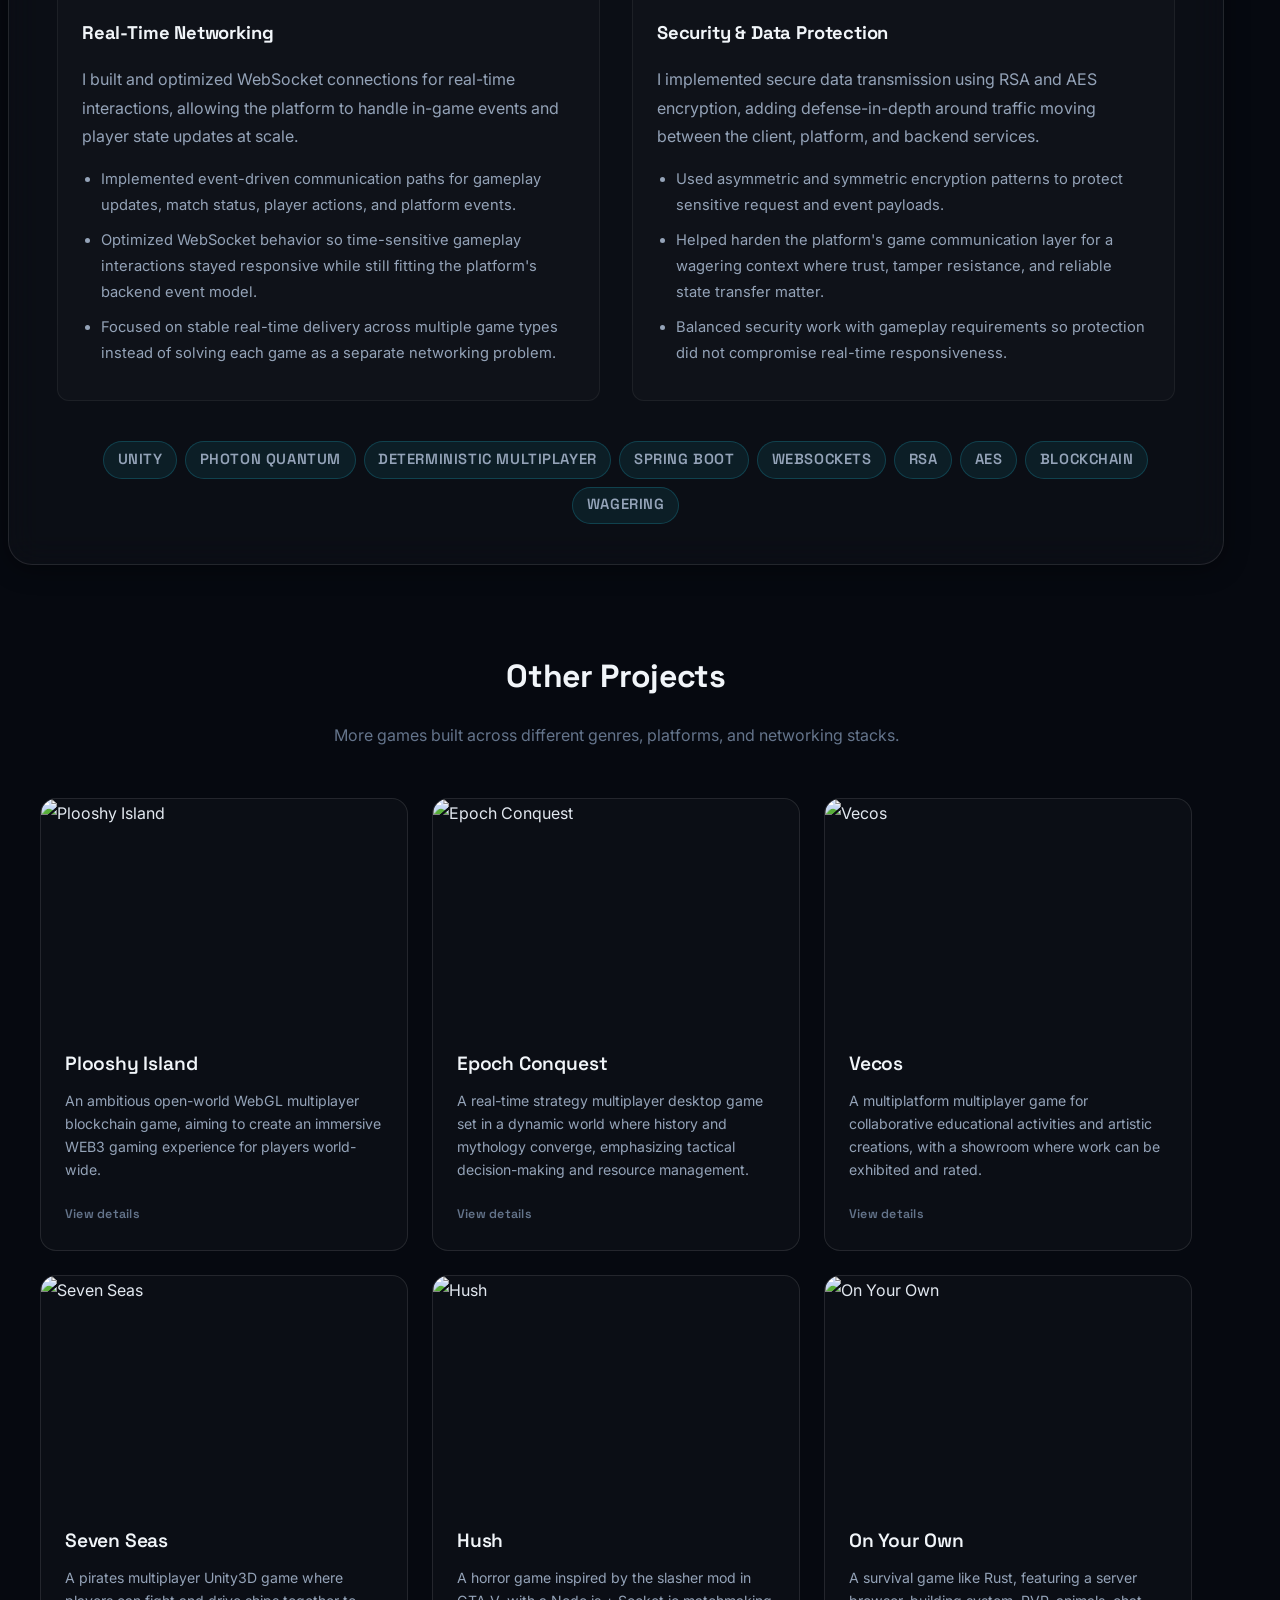
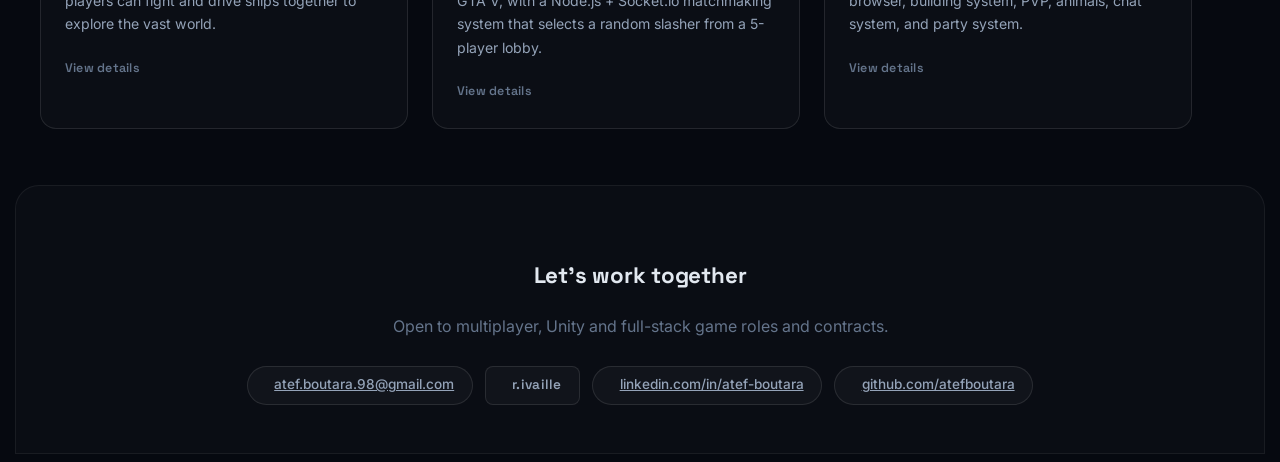
==== commit c136e93c: "Add contact links: email, Discord, LinkedIn - Intro buttons for email, LinkedIn, and Discord (click " ====
--- a/index.html
+++ b/index.html
@@ -8,7 +8,7 @@
 	<meta name="description"
 		content="Portfolio of Atef Boutara, game developer and full-stack engineer specializing in multiplayer games, real-time networking, deterministic simulation, rollback, client prediction, and full-stack platform development." />
 	<link rel="stylesheet" href="assets/css/main.css" />
-	<link rel="stylesheet" href="assets/css/custom.css" />
+	<link rel="stylesheet" href="assets/css/custom.css?v=20261114" />
 	<noscript>
 		<link rel="stylesheet" href="assets/css/noscript.css" />
 	</noscript>
@@ -26,6 +26,15 @@
 			<p>Game Developer & Full-Stack Engineer specializing in multiplayer games, real-time networking,
 				deterministic simulation, rollback, client prediction, and the backend and platform infrastructure
 				behind them.</p>
+			<ul class="contact-actions">
+				<li><a href="mailto:atef.boutara.98@gmail.com" class="contact-btn primary"><i
+							class="fas fa-envelope"></i> Email me</a></li>
+				<li><a href="https://www.linkedin.com/in/atef-boutara" target="_blank" rel="noopener"
+						class="contact-btn"><i class="fab fa-linkedin"></i> LinkedIn</a></li>
+				<li><button type="button" class="contact-btn" data-copy="r.ivaille"
+						title="Copy Discord username"><i class="fab fa-discord"></i> <span
+							class="copy-label">r.ivaille</span></button></li>
+			</ul>
 			<ul class="actions">
 				<li><a href="#header" class="button icon solid solo fa-arrow-down scrolly">Continue</a></li>
 			</ul>
@@ -42,8 +51,14 @@
 				<li class="active"><a href="#main">Projects</a></li>
 			</ul>
 			<ul class="icons">
-				<li><a href="https://github.com/atefboutara" target="_blank" class="icon brands fa-github"><span
-							class="label">GitHub</span></a></li>
+				<li><a href="mailto:atef.boutara.98@gmail.com" class="icon solid fa-envelope"
+						title="Email"><span class="label">Email</span></a></li>
+				<li><a href="https://www.linkedin.com/in/atef-boutara" target="_blank" rel="noopener"
+						class="icon brands fa-linkedin" title="LinkedIn"><span class="label">LinkedIn</span></a></li>
+				<li><a href="#" class="icon brands fa-discord" data-copy="r.ivaille"
+						title="Copy Discord username: r.ivaille"><span class="label">Discord</span></a></li>
+				<li><a href="https://github.com/atefboutara" target="_blank" class="icon brands fa-github"
+						title="GitHub"><span class="label">GitHub</span></a></li>
 			</ul>
 		</nav>
 
@@ -740,14 +755,19 @@
 
 		<!-- Footer -->
 		<footer id="footer">
-			<section class="split contact">
-				<section>
-					<h3>Social</h3>
-					<ul class="icons alt">
-						<li><a href="https://github.com/atefboutara" target="_blank"
-								class="icon brands alt fa-github"><span class="label">GitHub</span></a></li>
-					</ul>
-				</section>
+			<section class="footer-contact" id="contact">
+				<h3>Let's work together</h3>
+				<p>Open to multiplayer, Unity and full-stack game roles and contracts.</p>
+				<ul class="footer-contact-list">
+					<li><a href="mailto:atef.boutara.98@gmail.com"><i class="fas fa-envelope"></i>
+							atef.boutara.98@gmail.com</a></li>
+					<li><button type="button" data-copy="r.ivaille" title="Copy Discord username"><i
+								class="fab fa-discord"></i> <span class="copy-label">r.ivaille</span></button></li>
+					<li><a href="https://www.linkedin.com/in/atef-boutara" target="_blank" rel="noopener"><i
+								class="fab fa-linkedin"></i> linkedin.com/in/atef-boutara</a></li>
+					<li><a href="https://github.com/atefboutara" target="_blank" rel="noopener"><i
+								class="fab fa-github"></i> github.com/atefboutara</a></li>
+				</ul>
 			</section>
 		</footer>
 
@@ -761,7 +781,7 @@
 	<script src="assets/js/breakpoints.min.js"></script>
 	<script src="assets/js/util.js"></script>
 	<script src="assets/js/main.js"></script>
-	<script src="assets/js/custom.js"></script>
+	<script src="assets/js/custom.js?v=20261114"></script>
 
 </body>
 
--- a/assets/css/custom.css
+++ b/assets/css/custom.css
@@ -1771,6 +1771,132 @@
   color: var(--accent-cyan) !important;
 }
 
+/* Contact: intro buttons */
+#intro ul.contact-actions {
+  display: flex;
+  flex-wrap: wrap;
+  justify-content: center;
+  gap: 0.75rem;
+  list-style: none;
+  margin: 0 0 2.5rem 0;
+  padding: 0;
+  position: relative;
+  z-index: 2;
+}
+
+#intro ul.contact-actions li {
+  padding: 0;
+}
+
+.contact-btn {
+  display: inline-flex;
+  align-items: center;
+  gap: 0.55rem;
+  height: 2.9rem;
+  padding: 0 1.3rem;
+  border-radius: 100px;
+  border: 1px solid var(--border-glass) !important;
+  background: rgba(255, 255, 255, 0.04) !important;
+  color: var(--text-primary, #fff) !important;
+  font-family: 'Space Grotesk', sans-serif;
+  font-size: 0.85rem;
+  font-weight: 600;
+  letter-spacing: 0.02em;
+  text-transform: none;
+  line-height: 1;
+  box-shadow: none !important;
+  cursor: pointer;
+  transition: all 0.25s var(--ease-smooth);
+}
+
+.contact-btn:hover {
+  border-color: var(--accent-cyan) !important;
+  color: var(--accent-cyan) !important;
+  transform: translateY(-2px);
+}
+
+.contact-btn.primary {
+  background: var(--accent-cyan) !important;
+  border-color: var(--accent-cyan) !important;
+  color: #0b0f19 !important;
+}
+
+.contact-btn.primary:hover {
+  color: #0b0f19 !important;
+  box-shadow: 0 0 24px rgba(34, 211, 238, 0.35) !important;
+}
+
+.contact-btn.copied,
+.footer-contact-list button.copied {
+  border-color: var(--accent-emerald) !important;
+  color: var(--accent-emerald) !important;
+}
+
+/* Contact: footer */
+#footer .footer-contact {
+  width: 100%;
+  text-align: center;
+  padding: 0 !important;
+}
+
+#footer .footer-contact h3 {
+  color: var(--text-primary, #fff) !important;
+  font-size: 1.4rem;
+  margin-bottom: 0.5rem;
+}
+
+#footer .footer-contact p {
+  margin-bottom: 1.5rem;
+  text-align: center !important;
+}
+
+#footer .footer-contact-list {
+  display: flex;
+  flex-wrap: wrap;
+  justify-content: center;
+  gap: 0.75rem;
+  list-style: none;
+  margin: 0;
+  padding: 0;
+}
+
+#footer .footer-contact-list li {
+  padding: 0;
+}
+
+#footer .footer-contact-list a,
+#footer .footer-contact-list button {
+  display: inline-flex;
+  align-items: center;
+  gap: 0.55rem;
+  height: auto;
+  padding: 0.6rem 1.1rem;
+  border-radius: 100px;
+  border: 1px solid var(--border-glass) !important;
+  background: rgba(255, 255, 255, 0.03) !important;
+  box-shadow: none !important;
+  color: var(--text-secondary) !important;
+  font-family: inherit;
+  font-size: 0.85rem;
+  font-weight: 500;
+  letter-spacing: 0;
+  text-transform: none;
+  line-height: 1.3;
+  cursor: pointer;
+  transition: all 0.25s var(--ease-smooth);
+}
+
+#footer .footer-contact-list a:hover,
+#footer .footer-contact-list button:hover {
+  border-color: var(--accent-cyan) !important;
+  color: var(--accent-cyan) !important;
+}
+
+#footer .footer-contact-list a,
+#footer .footer-contact-list button {
+  overflow-wrap: anywhere;
+}
+
 /* Copyright */
 .footer-copyright {
   text-align: center;
